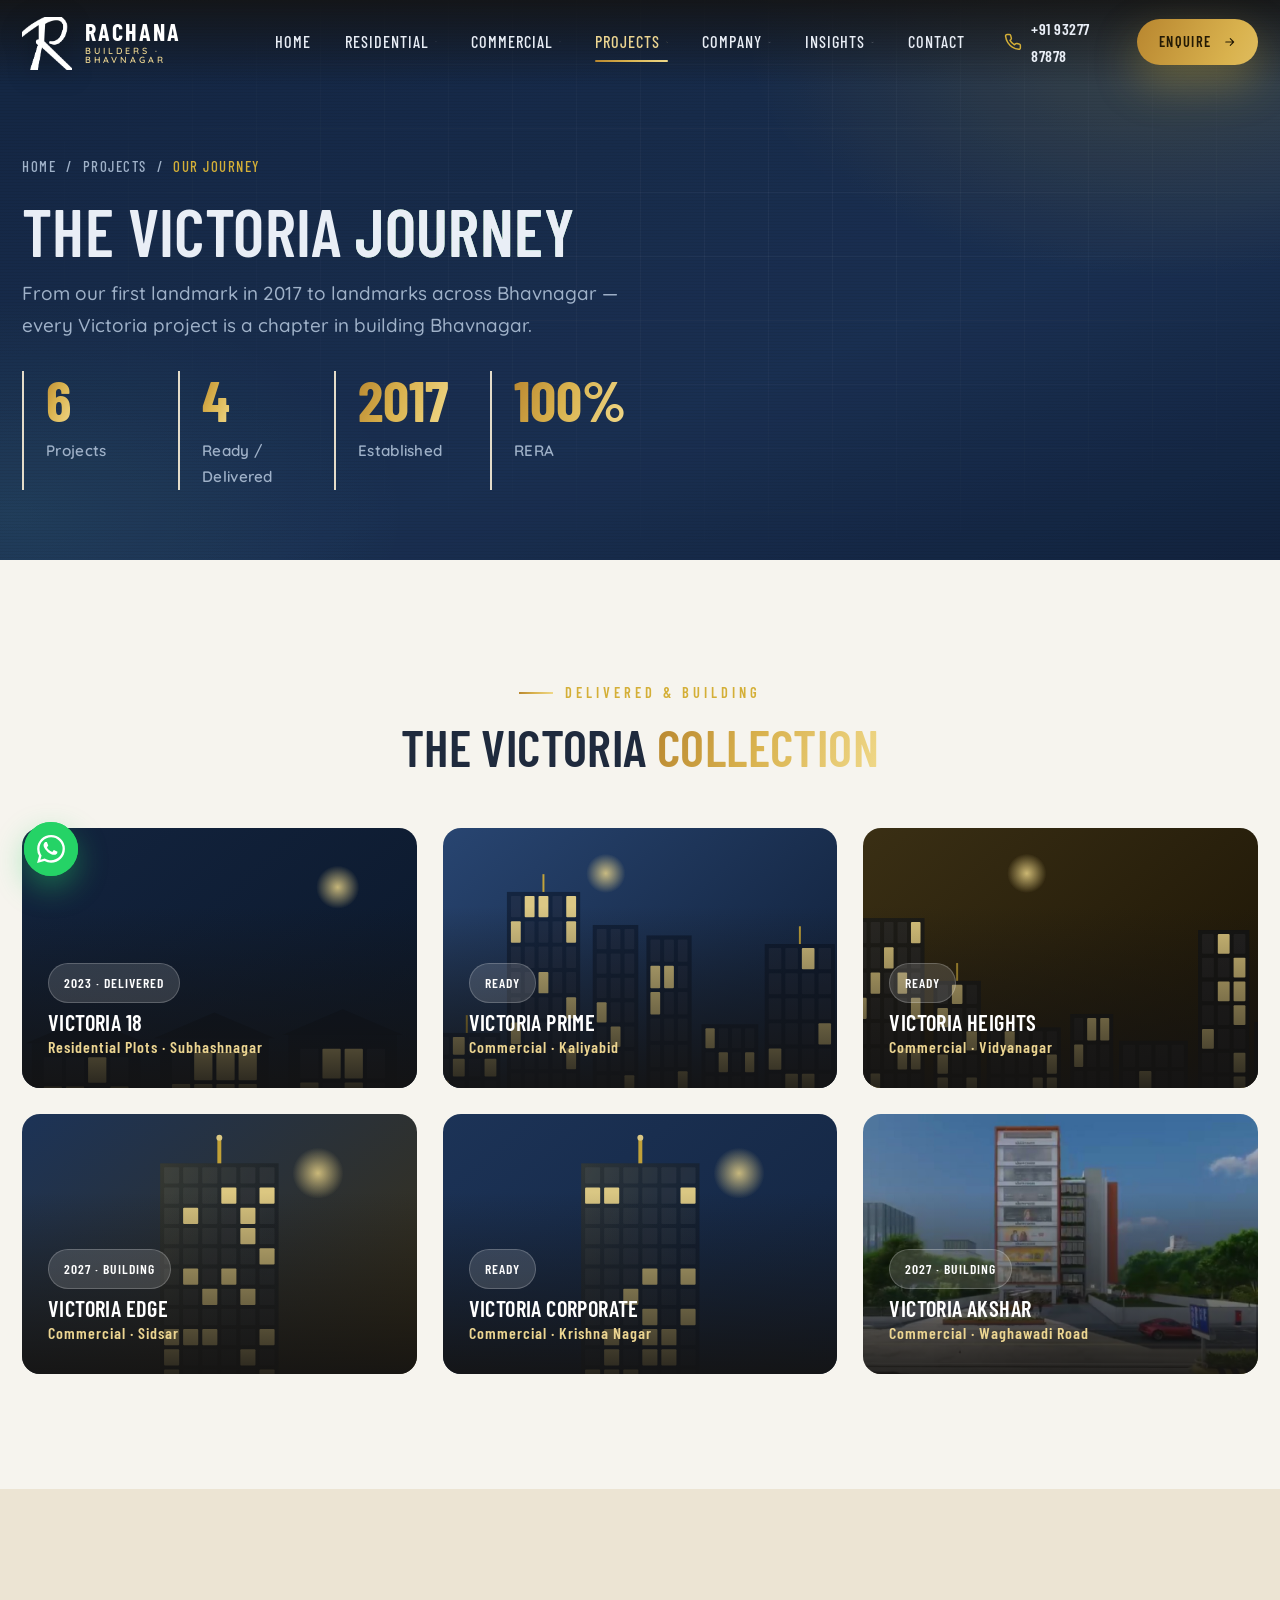
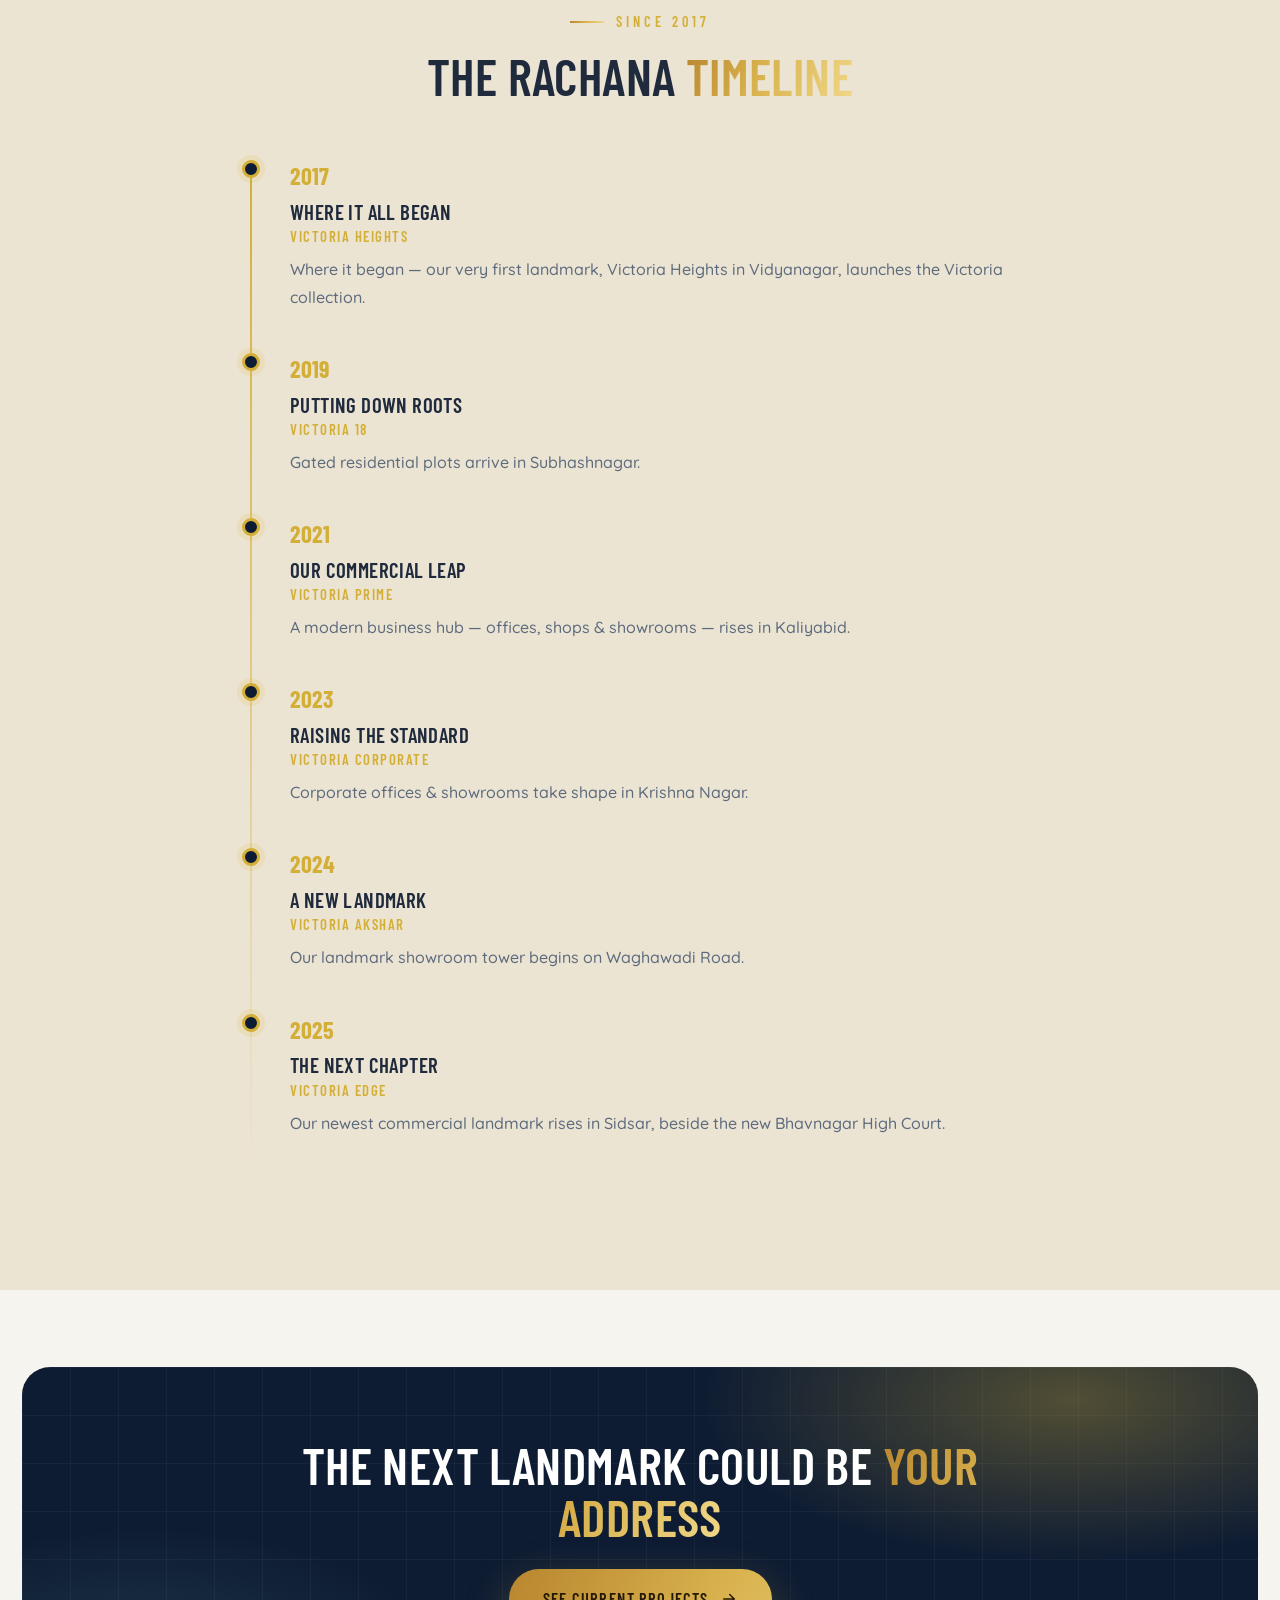
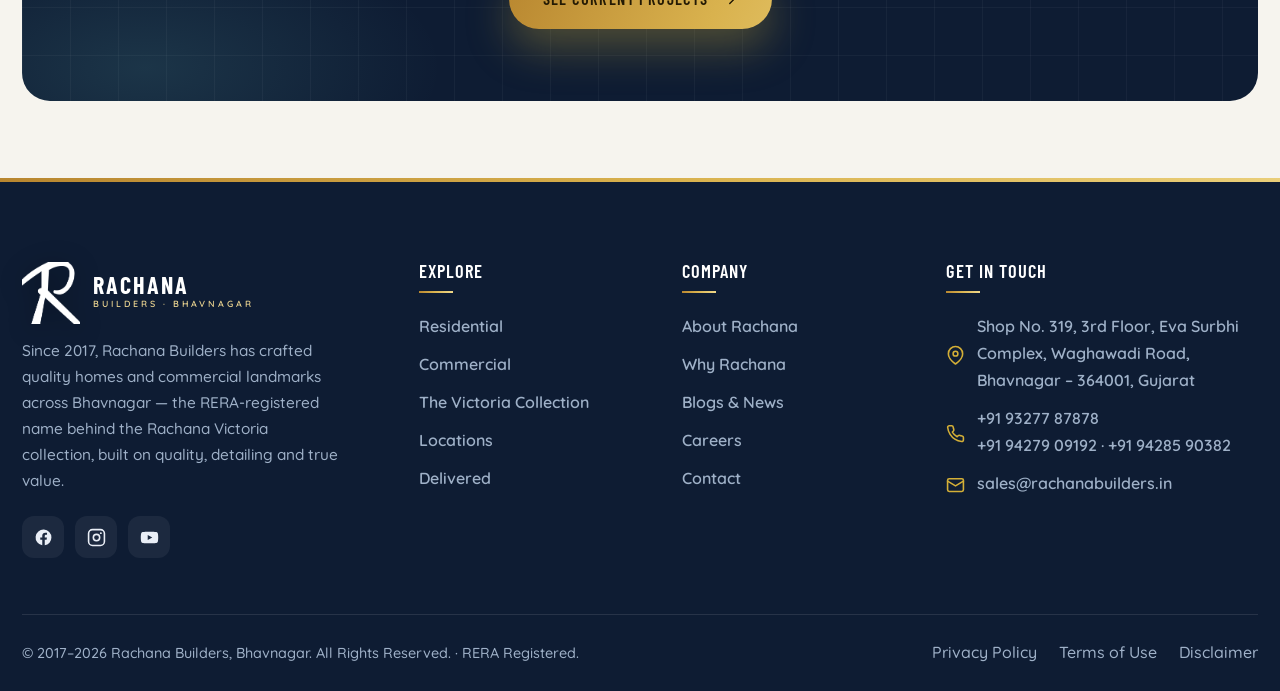
==== archives.html @ 69e4c205 "Rachana Builders — Bhavnagar real estate website Multi-page static site (11 pages) for Rachana Build" ====
<!DOCTYPE html>
<html lang="en">
<head>
  <meta charset="UTF-8" />
  <meta name="viewport" content="width=device-width, initial-scale=1.0" />
  <meta name="description" content="The Rachana Builders journey since 2017 — the Victoria collection of delivered, ready and upcoming projects across Bhavnagar." />
  <title>Our Journey · Rachana Builders — Delivered & Ongoing Projects</title>
  <link rel="preconnect" href="https://fonts.googleapis.com" />
  <link rel="preconnect" href="https://fonts.gstatic.com" crossorigin />
  <link href="https://fonts.googleapis.com/css2?family=Barlow+Condensed:wght@400;500;600;700&family=Quicksand:wght@400;500;600;700&family=Playfair+Display:wght@700;800;900&display=swap" rel="stylesheet" />
  <link rel="stylesheet" href="assets/css/main.css?v=r12" />
  <link rel="icon" href="data:image/svg+xml,<svg xmlns='http://www.w3.org/2000/svg' viewBox='0 0 64 64'><rect width='64' height='64' rx='14' fill='%230e1c33'/><text x='32' y='46' font-family='Arial' font-size='40' font-weight='bold' fill='%23d4af37' text-anchor='middle'>R</text></svg>" />
</head>
<body data-page="archives">
  <header id="site-header"></header>

  <section class="page-hero scanlines">
    <div class="hero-bg"><div class="mesh"></div><div class="grid-lines"></div></div>
    <div class="container page-hero-inner">
      <nav class="breadcrumb reveal"><a href="index.html">Home</a> / <a href="projects.html">Projects</a> / <span>Our Journey</span></nav>
      <h1 class="reveal" data-delay="1">The Victoria <span class="glitch auto" data-text="journey">journey</span></h1>
      <p class="lead reveal" data-delay="2" style="max-width:640px;color:var(--text-onDark-soft)">From our first landmark in 2017 to landmarks across Bhavnagar — every Victoria project is a chapter in building Bhavnagar.</p>
      <div class="stat-row bordered reveal on-dark" data-delay="3" style="max-width:760px;margin-top:30px">
        <div class="stat on-dark"><div class="num text-grad"><span data-count="6">0</span></div><div class="lbl">Projects</div></div>
        <div class="stat on-dark"><div class="num text-grad"><span data-count="4">0</span></div><div class="lbl">Ready / Delivered</div></div>
        <div class="stat on-dark"><div class="num text-grad"><span data-count="2017">0</span></div><div class="lbl">Established</div></div>
        <div class="stat on-dark"><div class="num text-grad"><span data-count="100">0</span>%</div><div class="lbl">RERA</div></div>
      </div>
    </div>
  </section>

  <!-- COLLECTION GRID -->
  <section class="section">
    <div class="container">
      <div class="section-head center reveal"><span class="eyebrow center">Delivered &amp; Building</span><h2>The Victoria <span class="text-grad">collection</span></h2></div>
      <div class="grid g-3">
        <div class="cat-tile reveal" data-delay="1" style="min-height:260px"><div class="art art-2" data-art="villa" data-seed="401"></div><div style="position:relative;z-index:2;width:100%"><span class="chip" style="background:rgba(255,255,255,.14);color:#fff;border-color:rgba(255,255,255,.2)">2023 · Delivered</span><h3 style="margin:8px 0 0;font-size:1.4rem">Victoria 18</h3><span class="ct-count">Residential Plots · Subhashnagar</span></div></div>
        <div class="cat-tile reveal" data-delay="2" style="min-height:260px"><div class="art art-1" data-art="skyline" data-seed="402"></div><div style="position:relative;z-index:2;width:100%"><span class="chip" style="background:rgba(255,255,255,.14);color:#fff;border-color:rgba(255,255,255,.2)">Ready</span><h3 style="margin:8px 0 0;font-size:1.4rem">Victoria Prime</h3><span class="ct-count">Commercial · Kaliyabid</span></div></div>
        <div class="cat-tile reveal" data-delay="3" style="min-height:260px"><div class="art art-5" data-art="skyline" data-seed="403"></div><div style="position:relative;z-index:2;width:100%"><span class="chip" style="background:rgba(255,255,255,.14);color:#fff;border-color:rgba(255,255,255,.2)">Ready</span><h3 style="margin:8px 0 0;font-size:1.4rem">Victoria Heights</h3><span class="ct-count">Commercial · Vidyanagar</span></div></div>
        <div class="cat-tile reveal" data-delay="1" style="min-height:260px"><div class="art art-3" data-art="tower" data-seed="404"></div><div style="position:relative;z-index:2;width:100%"><span class="chip" style="background:rgba(255,255,255,.14);color:#fff;border-color:rgba(255,255,255,.2)">2027 · Building</span><h3 style="margin:8px 0 0;font-size:1.4rem">Victoria Edge</h3><span class="ct-count">Commercial · Sidsar</span></div></div>
        <div class="cat-tile reveal" data-delay="2" style="min-height:260px"><div class="art art-6" data-art="tower" data-seed="405"></div><div style="position:relative;z-index:2;width:100%"><span class="chip" style="background:rgba(255,255,255,.14);color:#fff;border-color:rgba(255,255,255,.2)">Ready</span><h3 style="margin:8px 0 0;font-size:1.4rem">Victoria Corporate</h3><span class="ct-count">Commercial · Krishna Nagar</span></div></div>
        <a class="cat-tile reveal" data-delay="3" href="commercial.html" style="min-height:260px"><img class="cat-img" src="assets/img/victoria/akshar.jpg" alt="Victoria Akshar" loading="lazy" /><div style="position:relative;z-index:2;width:100%"><span class="chip" style="background:rgba(255,255,255,.14);color:#fff;border-color:rgba(255,255,255,.2)">2027 · Building</span><h3 style="margin:8px 0 0;font-size:1.4rem">Victoria Akshar</h3><span class="ct-count">Commercial · Waghawadi Road</span></div></a>
      </div>
    </div>
  </section>

  <!-- TIMELINE -->
  <section class="section paper2">
    <div class="container" style="max-width:820px">
      <div class="section-head center reveal"><span class="eyebrow center">Since 2017</span><h2>The Rachana <span class="text-grad">timeline</span></h2></div>
      <div class="timeline reveal">
        <div class="tl-item"><div class="yr">2017</div><h4>Where It All Began</h4><span class="tl-project">Victoria Heights</span><p>Where it began — our very first landmark, Victoria Heights in Vidyanagar, launches the Victoria collection.</p></div>
        <div class="tl-item"><div class="yr">2019</div><h4>Putting Down Roots</h4><span class="tl-project">Victoria 18</span><p>Gated residential plots arrive in Subhashnagar.</p></div>
        <div class="tl-item"><div class="yr">2021</div><h4>Our Commercial Leap</h4><span class="tl-project">Victoria Prime</span><p>A modern business hub — offices, shops &amp; showrooms — rises in Kaliyabid.</p></div>
        <div class="tl-item"><div class="yr">2023</div><h4>Raising the Standard</h4><span class="tl-project">Victoria Corporate</span><p>Corporate offices &amp; showrooms take shape in Krishna Nagar.</p></div>
        <div class="tl-item"><div class="yr">2024</div><h4>A New Landmark</h4><span class="tl-project">Victoria Akshar</span><p>Our landmark showroom tower begins on Waghawadi Road.</p></div>
        <div class="tl-item"><div class="yr">2025</div><h4>The Next Chapter</h4><span class="tl-project">Victoria Edge</span><p>Our newest commercial landmark rises in Sidsar, beside the new Bhavnagar High Court.</p></div>
      </div>
    </div>
  </section>

  <section class="section tight">
    <div class="container">
      <div class="cta-band reveal" style="text-align:center">
        <div class="mesh"></div><div class="grid-lines"></div>
        <h2 style="max-width:680px;margin-inline:auto">The next landmark could be <span class="text-grad">your address</span></h2>
        <div class="hero-cta" style="justify-content:center;margin-top:26px">
          <a class="btn btn-gold" href="projects.html">See Current Projects <svg viewBox="0 0 24 24" fill="none" stroke="currentColor" stroke-width="2" stroke-linecap="round" stroke-linejoin="round"><path d="M5 12h14M13 6l6 6-6 6"/></svg></a>
        </div>
      </div>
    </div>
  </section>

  <footer id="site-footer"></footer>
  <script src="assets/js/components.js?v=r12"></script>
  <script src="assets/js/art.js?v=r12"></script>
  <script src="assets/js/main.js?v=r12"></script>
</body>
</html>
---- assets/css/main.css ----
/* =====================================================================
   RACHANA BUILDERS — Bhavnagar · Design System
   "Crafting Quality, Building Trust" · Est. 2017
   Royal "Victoria" identity: deep navy + antique gold, regal accents.
   Fonts: Barlow Condensed (display) + Quicksand (body).
   ===================================================================== */

/* ------------------------------------------------------------------ */
/* 1. DESIGN TOKENS                                                    */
/* ------------------------------------------------------------------ */
:root {
  /* Antique royal golds (primary accent) */
  --gold:        #d4af37;
  --gold-light:  #ecd591;
  --gold-soft:   #c9a24a;
  --orange:      #b8862f;   /* deep gold — gradient start */
  --yellow:      #f0d98a;   /* light gold — gradient end */
  --amber:       #d9b24e;

  /* Regal burgundy ("Victoria" wine) — accent */
  --red:         #8c2f4a;
  --red-dark:    #6a2138;
  --red-light:   #b15470;

  /* Wider secondary accents (category coding & variety) */
  --teal:        #167a5d;
  --teal-light:  #2bb089;
  --blue:        #2f5fa6;   /* royal blue */
  --blue-light:  #5f8fce;
  --plum:        #6d2f6b;
  --green:       #1f8f5f;
  --clay:        #b06a39;

  /* Glitch / accent (cyan reads beautifully on navy) */
  --mint:        #7fe8e0;
  --salmon:      #e0a36a;

  /* Inks (deep royal navy) & papers (ivory) */
  --ink:         #0e1c33;
  --ink-2:       #13243f;
  --ink-3:       #1c3357;
  --ink-4:       #284571;
  --paper:       #f6f4ee;
  --paper-2:     #ece4d3;
  --white:       #ffffff;

  /* Text */
  --text:        #1f2a3d;
  --text-soft:   #5d6b7d;
  --text-onDark: #e9eef6;
  --text-onDark-soft: #9fb1c8;

  /* Lines */
  --line:        #e4dcc9;
  --line-dark:   rgba(255,255,255,.10);

  /* Signature gold gradient (metallic) */
  --grad: linear-gradient(115deg, #b8862f 0%, #d9b24e 45%, #f0d98a 100%);
  --grad-soft: linear-gradient(115deg, rgba(184,134,47,.16), rgba(240,217,138,.16));
  --grad-dark: linear-gradient(160deg, #13243f 0%, #1c3357 60%, #0e1c33 100%);
  /* duo + secondary gradients */
  --grad-duo:  linear-gradient(115deg, #2f5fa6 0%, #7a6db0 50%, #d9b24e 100%);
  --grad-red:  linear-gradient(115deg, #8c2f4a, #b15470);
  --grad-teal: linear-gradient(115deg, #14684f, #2bb089);
  --grad-blue: linear-gradient(115deg, #244e8a, #5f8fce);
  --grad-plum: linear-gradient(115deg, #5e2450, #b14a8f);

  /* Typography */
  --font-display: "Barlow Condensed", "Arial Narrow", sans-serif;
  --font-body:    "Quicksand", system-ui, -apple-system, sans-serif;

  /* Shape & depth */
  --radius:    18px;
  --radius-sm: 12px;
  --radius-lg: 28px;
  --shadow-sm: 0 6px 20px rgba(20,19,18,.08);
  --shadow:    0 18px 50px rgba(20,19,18,.14);
  --shadow-gold: 0 18px 44px rgba(212,175,55,.34);

  /* Motion — tuned for "smooth" */
  --ease:      cubic-bezier(.22,.61,.36,1);
  --ease-out:  cubic-bezier(.16,1,.3,1);
  --t-fast: .25s var(--ease);
  --t:      .45s var(--ease);
  --t-slow: .8s  var(--ease-out);

  --container: 1240px;
  --nav-h: 84px;
}

/* ------------------------------------------------------------------ */
/* 2. RESET & BASE                                                     */
/* ------------------------------------------------------------------ */
*,*::before,*::after { box-sizing: border-box; }
* { margin: 0; padding: 0; }

html {
  scroll-behavior: smooth;
  scroll-padding-top: calc(var(--nav-h) + 20px);
  -webkit-text-size-adjust: 100%;
}
body {
  font-family: var(--font-body);
  font-weight: 500;
  color: var(--text);
  background: var(--paper);
  line-height: 1.7;
  overflow-x: hidden;
  -webkit-font-smoothing: antialiased;
  text-rendering: optimizeLegibility;
}
img, svg, video { display: block; max-width: 100%; }
a { color: inherit; text-decoration: none; }
button, input, textarea, select { font: inherit; color: inherit; }
ul { list-style: none; }

::selection { background: var(--gold); color: #2a2926; }

/* Custom scrollbar */
::-webkit-scrollbar { width: 11px; }
::-webkit-scrollbar-track { background: var(--ink); }
::-webkit-scrollbar-thumb { background: linear-gradient(var(--gold), var(--amber)); border-radius: 20px; border: 2px solid var(--ink); }

/* ------------------------------------------------------------------ */
/* 3. TYPOGRAPHY                                                       */
/* ------------------------------------------------------------------ */
h1,h2,h3,h4,h5 {
  font-family: var(--font-display);
  font-weight: 600;
  line-height: 1.02;
  letter-spacing: .4px;
  text-transform: uppercase;
}
.display { font-size: clamp(2.8rem, 7vw, 6rem); font-weight: 700; line-height: .96; }
h1 { font-size: clamp(2.4rem, 5.2vw, 4.4rem); }
h2 { font-size: clamp(2rem, 4vw, 3.3rem); }
h3 { font-size: clamp(1.4rem, 2.4vw, 2rem); }
h4 { font-size: 1.3rem; }

.eyebrow {
  font-family: var(--font-display);
  text-transform: uppercase;
  letter-spacing: 4px;
  font-weight: 600;
  font-size: .9rem;
  color: var(--gold);
  display: inline-flex;
  align-items: center;
  gap: 12px;
}
.eyebrow::before {
  content: ""; width: 34px; height: 2px; background: var(--grad);
}
.eyebrow.center { justify-content: center; }
.eyebrow.on-dark { color: var(--gold-light); }

.lead { font-size: 1.18rem; color: var(--text-soft); font-weight: 500; }
.text-grad {
  background: var(--grad);
  -webkit-background-clip: text; background-clip: text;
  -webkit-text-fill-color: transparent; color: transparent;
}
.muted { color: var(--text-soft); }
.on-dark .muted, .muted.on-dark { color: var(--text-onDark-soft); }

/* ------------------------------------------------------------------ */
/* 4. LAYOUT UTILITIES                                                 */
/* ------------------------------------------------------------------ */
.container { width: min(100% - 44px, var(--container)); margin-inline: auto; }
.container-wide { width: min(100% - 44px, 1440px); margin-inline: auto; }
.section { padding: clamp(64px, 9vw, 130px) 0; position: relative; }
.section.tight { padding: clamp(48px,6vw,80px) 0; }
.section.dark { background: var(--ink); color: var(--text-onDark); }
.section.dark h1,.section.dark h2,.section.dark h3 { color: var(--white); }
.section.ink2 { background: var(--ink-2); color: var(--text-onDark); }
.section.paper2 { background: var(--paper-2); }

.section-head { max-width: 720px; margin-bottom: 54px; }
.section-head.center { margin-inline: auto; text-align: center; }
.section-head h2 { margin: 16px 0 14px; }

.grid { display: grid; gap: 26px; }
.g-2 { grid-template-columns: repeat(2,1fr); }
.g-3 { grid-template-columns: repeat(3,1fr); }
.g-4 { grid-template-columns: repeat(4,1fr); }
.split { display: grid; grid-template-columns: 1fr 1fr; gap: clamp(34px,5vw,72px); align-items: center; }

.center { text-align: center; }
.mt-s{margin-top:14px} .mt-m{margin-top:26px} .mt-l{margin-top:44px}

/* ------------------------------------------------------------------ */
/* 5. BUTTONS                                                          */
/* ------------------------------------------------------------------ */
.btn {
  --pad: 16px 34px;
  position: relative;
  display: inline-flex; align-items: center; gap: 11px;
  padding: var(--pad);
  font-family: var(--font-display);
  font-weight: 600; font-size: 1.02rem; letter-spacing: 1.4px;
  text-transform: uppercase;
  border: none; border-radius: 60px;
  cursor: pointer; overflow: hidden;
  transition: transform var(--t), box-shadow var(--t), color var(--t);
  isolation: isolate;
}
.btn svg { width: 18px; height: 18px; transition: transform var(--t); }
.btn:hover svg { transform: translateX(5px); }

.btn-gold { background: var(--grad); color: #241a04; box-shadow: var(--shadow-gold); background-size: 180% 100%; }
.btn-gold:hover { transform: translateY(-3px); background-position: 100% 0; }

.btn-dark { background: var(--ink); color: var(--white); }
.btn-dark:hover { transform: translateY(-3px); box-shadow: var(--shadow); }

.btn-ghost { background: transparent; color: inherit; box-shadow: inset 0 0 0 2px currentColor; }
.btn-ghost:hover { background: var(--ink); color: var(--white); box-shadow: inset 0 0 0 2px var(--ink); transform: translateY(-3px); }
.on-dark .btn-ghost:hover { background: var(--gold); color: #241a04; box-shadow: inset 0 0 0 2px var(--gold); }

.btn-sm { padding: 11px 22px; font-size: .9rem; }

/* link with animated underline */
.link-arrow { display: inline-flex; align-items: center; gap: 8px; font-family: var(--font-display); font-weight: 600; letter-spacing: 1px; text-transform: uppercase; color: var(--gold); }
.link-arrow span { background: linear-gradient(var(--gold),var(--gold)) 0 100%/0 2px no-repeat; transition: background-size var(--t); padding-bottom: 2px; }
.link-arrow:hover span { background-size: 100% 2px; }
.link-arrow:hover svg { transform: translateX(5px); }
.link-arrow svg { width: 16px; transition: transform var(--t); }

/* ------------------------------------------------------------------ */
/* 6. SCROLL PROGRESS + PRELOADER                                      */
/* ------------------------------------------------------------------ */
.scroll-progress { position: fixed; top: 0; left: 0; height: 3px; width: 0; background: var(--grad); z-index: 2000; transition: width .1s linear; }

.preloader {
  position: fixed; inset: 0; z-index: 3000;
  background: var(--ink);
  display: grid; place-items: center;
  transition: opacity .6s ease, visibility .6s ease;
}
.preloader.done { opacity: 0; visibility: hidden; }
.preloader .pl-mark {
  font-family: var(--font-display); font-weight: 700;
  font-size: clamp(2.4rem,7vw,4.2rem); letter-spacing: 3px;
  color: var(--white); text-transform: uppercase;
}
.preloader .pl-bar { width: 200px; height: 3px; background: var(--line-dark); margin: 22px auto 0; border-radius: 3px; overflow: hidden; }
.preloader .pl-bar i { display: block; height: 100%; width: 0; background: var(--grad); animation: plload 1.5s var(--ease-out) forwards; }
@keyframes plload { to { width: 100%; } }

/* ------------------------------------------------------------------ */
/* 7. HEADER / NAV                                                     */
/* ------------------------------------------------------------------ */
.site-header {
  position: fixed; inset: 0 0 auto 0; z-index: 1000;
  height: var(--nav-h);
  display: flex; align-items: center;
  background: linear-gradient(180deg, rgba(20,19,18,.85), rgba(20,19,18,0));
  transition: background var(--t), height var(--t), box-shadow var(--t);
}
.site-header.scrolled {
  height: 70px;
  background: rgba(18,17,16,.92);
  backdrop-filter: blur(14px) saturate(140%);
  box-shadow: 0 10px 30px rgba(0,0,0,.32);
  border-bottom: 1px solid var(--line-dark);
}
.nav-inner { width: min(100% - 44px, 1440px); margin-inline: auto; display: flex; align-items: center; justify-content: space-between; gap: 24px; }

.brand { display: flex; align-items: center; gap: 13px; color: var(--white); }
.brand-logo { height: 50px; width: auto; display: block; transition: height var(--t); }
.site-header.scrolled .brand-logo { height: 40px; }
.site-footer .brand-logo { height: 54px; }
.brand-mark { width: 50px; height: 50px; flex: none; display: grid; place-items: center; transition: transform var(--t); }
.brand-mark svg { width: 100%; height: 100%; }
.brand-mark .brand-logo-img { height: 100%; width: auto; object-fit: contain; display: block; filter: drop-shadow(0 4px 12px rgba(0,0,0,.35)); }
.brand:hover .brand-mark { transform: scale(1.06); }
.site-footer .brand-mark { width: 58px; height: 58px; }
.brand-name { font-family: var(--font-display); font-weight: 700; font-size: 1.5rem; letter-spacing: 2px; line-height: 1; text-transform: uppercase; }
.brand-name small { display: block; font-family: var(--font-body); font-weight: 600; font-size: .56rem; letter-spacing: 3px; color: var(--gold-light); margin-top: 3px; }

.nav-menu { display: flex; align-items: center; gap: 4px; }
.nav-menu > li { position: relative; }
.nav-menu > li > a {
  display: flex; align-items: center; gap: 6px;
  padding: 12px 15px; color: var(--text-onDark);
  font-family: var(--font-display); font-weight: 500; font-size: 1.02rem;
  letter-spacing: 1px; text-transform: uppercase;
  border-radius: 10px; transition: color var(--t), background var(--t);
}
.nav-menu > li > a:hover { color: var(--white); }
.nav-menu > li > a .caret { width: 9px; opacity: .6; transition: transform var(--t); }
.nav-menu > li:hover > a .caret { transform: rotate(180deg); }
.nav-menu > li.active > a { color: var(--gold-light); }
.nav-menu > li.active > a::after { content:""; position:absolute; left:15px; right:15px; bottom:6px; height:2px; background: var(--grad); border-radius:2px; }

/* dropdown */
.dropdown {
  position: absolute; top: calc(100% + 12px); left: 0;
  min-width: 230px; background: rgba(24,23,21,.97);
  backdrop-filter: blur(14px);
  border: 1px solid var(--line-dark); border-radius: 14px;
  padding: 10px; box-shadow: 0 24px 50px rgba(0,0,0,.45);
  opacity: 0; visibility: hidden; transform: translateY(10px);
  transition: opacity var(--t), transform var(--t), visibility var(--t);
}
.nav-menu > li:hover .dropdown { opacity: 1; visibility: visible; transform: translateY(0); }
.dropdown a { display: flex; align-items: center; gap: 10px; padding: 11px 14px; border-radius: 9px; color: var(--text-onDark-soft); font-weight: 600; font-size: .95rem; transition: background var(--t), color var(--t), padding var(--t); }
.dropdown a:hover { background: rgba(212,175,55,.12); color: var(--white); padding-left: 20px; }
.dropdown a i { width: 6px; height: 6px; border-radius: 50%; background: var(--gold); flex: none; }

.nav-cta { display: flex; align-items: center; gap: 14px; }
.nav-phone { color: var(--text-onDark); display: flex; align-items: center; gap: 9px; font-family: var(--font-display); font-weight: 600; letter-spacing: .5px; }
.nav-phone svg { width: 19px; color: var(--gold); }

/* burger */
.burger { display: none; width: 46px; height: 46px; border-radius: 11px; background: rgba(255,255,255,.08); border: 1px solid var(--line-dark); cursor: pointer; flex-direction: column; justify-content: center; align-items: center; gap: 5px; }
.burger span { width: 22px; height: 2px; background: var(--white); border-radius: 2px; transition: transform var(--t), opacity var(--t); }
.burger.open span:nth-child(1){ transform: translateY(7px) rotate(45deg); }
.burger.open span:nth-child(2){ opacity: 0; }
.burger.open span:nth-child(3){ transform: translateY(-7px) rotate(-45deg); }

/* mobile drawer */
.mobile-nav { position: fixed; inset: 0; z-index: 999; background: var(--ink); padding: calc(var(--nav-h) + 20px) 26px 40px; transform: translateX(100%); transition: transform .5s var(--ease-out); overflow-y: auto; }
.mobile-nav.open { transform: translateX(0); }
.mobile-nav > a, .mobile-nav .m-group > button { width: 100%; text-align: left; display: flex; align-items: center; justify-content: space-between; padding: 16px 6px; color: var(--text-onDark); font-family: var(--font-display); font-size: 1.4rem; letter-spacing: 1px; text-transform: uppercase; border-bottom: 1px solid var(--line-dark); background: none; border-top: none; border-left: none; border-right: none; cursor: pointer; }
.mobile-nav .m-sub { max-height: 0; overflow: hidden; transition: max-height var(--t); }
.mobile-nav .m-sub.open { max-height: 400px; }
.mobile-nav .m-sub a { display: block; padding: 11px 18px; color: var(--text-onDark-soft); font-weight: 600; }
.mobile-nav .m-group.open > button { color: var(--gold-light); }
.mobile-nav .caret { width: 18px; height: 18px; flex: none; opacity: .55; transition: transform var(--t); }
.mobile-nav .m-group.open > button .caret { transform: rotate(180deg); }

/* ------------------------------------------------------------------ */
/* 8. GLITCH TEXT EFFECT (signature)                                   */
/* ------------------------------------------------------------------ */
.glitch { position: relative; display: inline-block; color: inherit; }
.glitch::before, .glitch::after {
  content: attr(data-text);
  position: absolute; top: 0; left: 0; width: 100%;
  overflow: hidden; pointer-events: none;
  background: inherit;
}
.glitch::before { color: var(--mint); z-index: -1; }
.glitch::after  { color: var(--orange); z-index: -2; }
.glitch:hover::before, .glitch.glitching::before { animation: glitch-top .5s steps(2,end) 2; }
.glitch:hover::after,  .glitch.glitching::after  { animation: glitch-bot .5s steps(2,end) 2; }
@keyframes glitch-top {
  0%   { transform: translate(0,0); clip-path: inset(0 0 75% 0); }
  20%  { transform: translate(-4px,-2px); clip-path: inset(10% 0 60% 0); }
  40%  { transform: translate(4px,2px);  clip-path: inset(40% 0 30% 0); }
  60%  { transform: translate(-3px,1px); clip-path: inset(20% 0 55% 0); }
  80%  { transform: translate(3px,-1px); clip-path: inset(5% 0 80% 0); }
  100% { transform: translate(0,0); clip-path: inset(0 0 75% 0); }
}
@keyframes glitch-bot {
  0%   { transform: translate(0,0); clip-path: inset(75% 0 0 0); }
  20%  { transform: translate(4px,2px);  clip-path: inset(60% 0 10% 0); }
  40%  { transform: translate(-4px,-2px);clip-path: inset(30% 0 40% 0); }
  60%  { transform: translate(3px,-1px); clip-path: inset(55% 0 20% 0); }
  80%  { transform: translate(-3px,1px); clip-path: inset(80% 0 5% 0); }
  100% { transform: translate(0,0); clip-path: inset(75% 0 0 0); }
}
/* continuous subtle glitch for hero */
.glitch.live::before { animation: glitch-top 3.6s steps(2,end) infinite; animation-delay: 1.2s; }
.glitch.live::after  { animation: glitch-bot 3.6s steps(2,end) infinite; animation-delay: 1.2s; }

/* scanline + flicker on dark heroes */
.scanlines::after {
  content: ""; position: absolute; inset: 0; pointer-events: none; z-index: 3;
  background: repeating-linear-gradient(180deg, transparent 0 2px, rgba(0,0,0,.16) 2px 3px);
  mix-blend-mode: overlay; opacity: .35;
}

/* ------------------------------------------------------------------ */
/* 9. HERO                                                             */
/* ------------------------------------------------------------------ */
.hero { position: relative; min-height: 100vh; display: flex; align-items: center; color: var(--text-onDark); background: var(--ink); overflow: hidden; padding-top: var(--nav-h); }
.hero-bg { position: absolute; inset: 0; z-index: 0; }
.hero-bg .mesh { position: absolute; inset: -20%; background:
    radial-gradient(40% 50% at 80% 20%, rgba(212,175,55,.22), transparent 60%),
    radial-gradient(40% 50% at 15% 80%, rgba(127,232,224,.10), transparent 55%),
    var(--grad-dark);
  animation: meshfloat 18s ease-in-out infinite alternate;
}
@keyframes meshfloat { to { transform: translate3d(2%, -2%, 0) scale(1.06); } }
.hero-photo { opacity: .55; z-index: 0; }
.hero-tint { position: absolute; inset: 0; z-index: 1; background:
    linear-gradient(102deg, rgba(15,14,13,.95) 0%, rgba(15,14,13,.74) 46%, rgba(15,14,13,.34) 100%),
    linear-gradient(0deg, rgba(15,14,13,.92), transparent 55%); }
.hero-bg.photo .mesh { z-index: 2; background:
    radial-gradient(42% 52% at 84% 20%, rgba(212,175,55,.30), transparent 62%),
    radial-gradient(34% 44% at 8% 88%, rgba(47,95,166,.18), transparent 62%); }
.page-hero .hero-photo { opacity: .42; }
.hero-bg .grid-lines { position: absolute; inset: 0; opacity: .5; z-index: 2;
  background-image: linear-gradient(var(--line-dark) 1px, transparent 1px), linear-gradient(90deg, var(--line-dark) 1px, transparent 1px);
  background-size: 64px 64px; mask-image: radial-gradient(70% 70% at 60% 40%, #000, transparent 90%); }
.hero-inner { position: relative; z-index: 4; width: min(100% - 44px, var(--container)); margin-inline: auto; padding: 60px 0; }
.hero .display { margin: 18px 0 22px; }
.hero p.lead { max-width: 560px; color: var(--text-onDark-soft); }
.hero-cta { display: flex; flex-wrap: wrap; gap: 16px; margin-top: 34px; }
.scroll-cue { position: absolute; bottom: 26px; left: 50%; transform: translateX(-50%); z-index: 4; color: var(--text-onDark-soft); display: flex; flex-direction: column; align-items: center; gap: 8px; font-family: var(--font-display); letter-spacing: 2px; font-size: .8rem; text-transform: uppercase; }
.scroll-cue .mouse { width: 24px; height: 38px; border: 2px solid currentColor; border-radius: 14px; position: relative; }
.scroll-cue .mouse::before { content: ""; position: absolute; top: 7px; left: 50%; transform: translateX(-50%); width: 4px; height: 8px; border-radius: 3px; background: var(--gold); animation: wheel 1.6s infinite; }
@keyframes wheel { to { transform: translate(-50%, 12px); opacity: 0; } }

/* page hero (interior pages) */
.page-hero { position: relative; padding: calc(var(--nav-h) + 70px) 0 70px; background: var(--ink); color: var(--text-onDark); overflow: hidden; }
.page-hero .hero-bg { opacity: .85; }
.page-hero-inner { position: relative; z-index: 4; }
.breadcrumb { display: flex; gap: 10px; align-items: center; color: var(--text-onDark-soft); font-family: var(--font-display); letter-spacing: 1.5px; text-transform: uppercase; font-size: .92rem; }
.breadcrumb a:hover { color: var(--gold-light); }
.breadcrumb span { color: var(--gold); }
.page-hero h1 { margin: 18px 0 12px; }

/* ------------------------------------------------------------------ */
/* 10. MARQUEE / TICKER                                                */
/* ------------------------------------------------------------------ */
.marquee { background: var(--grad); color: #241a04; padding: 16px 0; overflow: hidden; white-space: nowrap; position: relative; }
.marquee-track { display: inline-flex; gap: 40px; animation: marquee 26s linear infinite; }
.marquee:hover .marquee-track { animation-play-state: paused; }
.marquee span { font-family: var(--font-display); font-weight: 600; font-size: 1.25rem; letter-spacing: 2px; text-transform: uppercase; display: inline-flex; align-items: center; gap: 40px; }
.marquee span::after { content: "✦"; }
@keyframes marquee { to { transform: translateX(-50%); } }

/* ------------------------------------------------------------------ */
/* 11. STATS / COUNTERS                                                */
/* ------------------------------------------------------------------ */
.stat-row { display: grid; grid-template-columns: repeat(5,1fr); gap: 20px; }
.stat { position: relative; }
.stat .num { font-family: var(--font-display); font-weight: 700; font-size: clamp(2.4rem,4.5vw,3.6rem); line-height: 1; }
.stat .num .text-grad,.stat .num.text-grad { display: inline-block; }
.stat .lbl { margin-top: 8px; font-weight: 600; font-size: .95rem; color: var(--text-soft); letter-spacing: .3px; }
.on-dark .stat .lbl, .stat.on-dark .lbl { color: var(--text-onDark-soft); }
.stat-row.bordered .stat { padding-left: 22px; border-left: 2px solid var(--line); }
.on-dark .stat-row.bordered .stat { border-color: var(--line-dark); }

/* ------------------------------------------------------------------ */
/* 12. SEPARATOR                                                       */
/* ------------------------------------------------------------------ */
.sep { display: flex; align-items: center; gap: 14px; }
.sep::before, .sep::after { content: ""; height: 2px; background: var(--line); flex: 1; }
.sep i { color: var(--gold); }

/* ------------------------------------------------------------------ */
/* 13. CARDS                                                           */
/* ------------------------------------------------------------------ */
.card { background: var(--white); border-radius: var(--radius); border: 1px solid var(--line); overflow: hidden; transition: transform var(--t), box-shadow var(--t), border-color var(--t); }
.card:hover { transform: translateY(-8px); box-shadow: var(--shadow); border-color: transparent; }
.on-dark .card { background: var(--ink-2); border-color: var(--line-dark); }

/* project card */
.project-card { position: relative; background: var(--white); border-radius: var(--radius); overflow: hidden; border: 1px solid var(--line); transition: transform var(--t), box-shadow var(--t); }
.project-card:hover { transform: translateY(-8px); box-shadow: var(--shadow); }
.pc-visual { position: relative; aspect-ratio: 4/3.1; overflow: hidden; }
.pc-visual .art { position: absolute; inset: 0; transition: transform var(--t-slow); }
.project-card:hover .pc-visual .art { transform: scale(1.07); }
/* real photography */
.pc-visual .pc-img { position: absolute; inset: 0; width: 100%; height: 100%; object-fit: cover; transition: transform var(--t-slow), filter var(--t); background: var(--ink-3); }
.project-card:hover .pc-visual .pc-img { transform: scale(1.07); }
.pc-visual::after { content: ""; position: absolute; inset: 0; background: linear-gradient(180deg, rgba(20,19,18,.05) 0%, rgba(20,19,18,.12) 55%, rgba(20,19,18,.72) 100%); z-index: 1; }
.pc-tags, .pc-glitch-label { z-index: 2; }
/* generic image-fill helpers */
.img-fill { position: absolute; inset: 0; width: 100%; height: 100%; object-fit: cover; }
.media-panel .img-fill { transition: transform var(--t-slow); }
.media-panel:hover .img-fill { transform: scale(1.05); }
.cat-tile img.cat-img { position: absolute; inset: 0; width: 100%; height: 100%; object-fit: cover; z-index: -2; transition: transform var(--t-slow); }
.cat-tile:hover img.cat-img { transform: scale(1.08); }
.pc-tags { position: absolute; top: 14px; left: 14px; right: 14px; display: flex; justify-content: space-between; z-index: 2; }
.tag { font-family: var(--font-display); font-weight: 600; font-size: .76rem; letter-spacing: 1.5px; text-transform: uppercase; padding: 6px 13px; border-radius: 30px; background: rgba(20,19,18,.72); color: var(--white); backdrop-filter: blur(6px); }
.tag.gold { background: var(--grad); color: #241a04; }
.tag.teal { background: var(--grad-teal); color: #fff; }
.tag.ready { background: #1f8f5f; }
.tag.uc { background: #c8741a; }

/* widened palette — icon tints & accents for category variety */
.ic.c-red  { background: linear-gradient(135deg, rgba(140,47,74,.18), rgba(177,84,112,.10)); color: var(--red); }
.ic.c-teal { background: linear-gradient(135deg, rgba(15,138,122,.16), rgba(43,192,168,.08)); color: var(--teal); }
.ic.c-blue { background: linear-gradient(135deg, rgba(43,92,138,.16), rgba(79,142,192,.08)); color: var(--blue); }
.ic.c-plum { background: linear-gradient(135deg, rgba(122,47,99,.16), rgba(177,74,143,.08)); color: var(--plum); }
.ic.c-clay { background: linear-gradient(135deg, rgba(194,104,58,.16), rgba(194,104,58,.06)); color: var(--clay); }
.ic.c-green{ background: linear-gradient(135deg, rgba(31,143,95,.16), rgba(31,143,95,.06)); color: var(--green); }
.chip.red  { background: rgba(140,47,74,.10); color: var(--red); border-color: rgba(140,47,74,.28); }
.chip.teal { background: rgba(15,138,122,.10); color: var(--teal); border-color: rgba(15,138,122,.25); }
.chip.blue { background: rgba(43,92,138,.10); color: var(--blue); border-color: rgba(43,92,138,.25); }
.text-red  { color: var(--red); }
.text-teal { color: var(--teal); }
.text-blue { color: var(--blue); }
.pc-glitch-label { position: absolute; bottom: 0; left: 0; right: 0; padding: 40px 18px 16px; background: linear-gradient(transparent, rgba(20,19,18,.88)); color: var(--white); z-index: 2; }
.pc-glitch-label h3 { color: var(--white); font-size: 1.5rem; }
.pc-glitch-label .loc { display: flex; align-items: center; gap: 7px; font-size: .85rem; color: var(--gold-light); font-weight: 600; margin-top: 4px; }
.pc-body { padding: 18px 20px 22px; }
.pc-specs { display: flex; flex-wrap: wrap; gap: 8px 16px; margin-bottom: 14px; }
.pc-specs li { display: flex; align-items: center; gap: 7px; font-weight: 600; font-size: .9rem; color: var(--text-soft); }
.pc-specs li svg { width: 16px; color: var(--gold); }
.pc-foot { display: flex; align-items: center; justify-content: space-between; padding-top: 14px; border-top: 1px solid var(--line); }
.price { font-family: var(--font-display); font-weight: 700; font-size: 1.4rem; color: var(--gold); }
.price small { font-size: .7rem; color: var(--text-soft); display: block; letter-spacing: 1px; font-weight: 600; }

/* CSS-generated architectural artwork (no external images needed) */
.art-tower { background:
    linear-gradient(160deg, #1c3357, #0b1729);
  position: relative; }
.art-tower::before { content: ""; position: absolute; inset: 0;
  background-image:
    linear-gradient(90deg, rgba(255,255,255,.05) 1px, transparent 1px),
    linear-gradient(rgba(255,255,255,.05) 1px, transparent 1px);
  background-size: 26px 26px; }
.art-tower::after { content:""; position:absolute; inset:0; background: radial-gradient(60% 50% at 70% 30%, rgba(212,175,55,.35), transparent 60%); }
.art-1 { background: linear-gradient(140deg,#284571,#0e1c33); }   /* royal blue */
.art-2 { background: linear-gradient(140deg,#13243f,#0b1729); }   /* deep navy */
.art-3 { background: linear-gradient(140deg,#1c3357,#3a2f14); }   /* navy → gold */
.art-4 { background: linear-gradient(140deg,#14463a,#0a1f1c); }   /* emerald-navy */
.art-5 { background: linear-gradient(140deg,#3a2f14,#1a1305); }   /* antique gold */
.art-6 { background: linear-gradient(140deg,#1c3357,#13243f); }   /* navy */
/* skyline silhouette overlay */
.art .sky { position: absolute; inset: 0; opacity: .9; }

/* category tile */
.cat-tile { position: relative; border-radius: var(--radius); overflow: hidden; min-height: 300px; display: flex; align-items: flex-end; padding: 26px; color: var(--white); cursor: pointer; isolation: isolate; }
.cat-tile .art { position: absolute; inset: 0; z-index: -2; transition: transform var(--t-slow); }
.cat-tile::after { content: ""; position: absolute; inset: 0; z-index: -1; background: linear-gradient(transparent 30%, rgba(20,19,18,.9)); }
.cat-tile:hover .art { transform: scale(1.08); }
.cat-tile h3 { color: var(--white); }
.cat-tile .ct-meta { display: flex; align-items: center; justify-content: space-between; width: 100%; }
.cat-tile .ct-count { font-family: var(--font-display); font-weight: 600; color: var(--gold-light); letter-spacing: 1px; }
.cat-tile .ct-arrow { width: 46px; height: 46px; border-radius: 50%; background: var(--grad); display: grid; place-items: center; color: #241a04; transition: transform var(--t); }
.cat-tile:hover .ct-arrow { transform: rotate(-45deg) scale(1.08); }

/* value / feature card */
.feature { padding: 30px; border-radius: var(--radius); background: var(--white); border: 1px solid var(--line); transition: transform var(--t), box-shadow var(--t), background var(--t); position: relative; overflow: hidden; }
.feature:hover { transform: translateY(-6px); box-shadow: var(--shadow); }
.feature .ic { width: 60px; height: 60px; border-radius: 16px; background: var(--grad-soft); display: grid; place-items: center; color: var(--gold); margin-bottom: 18px; transition: transform var(--t); }
.feature:hover .ic { transform: rotate(-8deg) scale(1.05); }
.feature .ic svg { width: 28px; }
.ic.ic-img { background: #fff; padding: 11px; box-shadow: var(--shadow-sm); }
.ic.ic-img img { width: 100%; height: 100%; object-fit: contain; }
.feature h4 { margin-bottom: 8px; }
.feature p { color: var(--text-soft); font-size: .98rem; }
.feature .idx { position: absolute; top: 18px; right: 22px; font-family: var(--font-display); font-weight: 700; font-size: 2.4rem; color: var(--line); line-height: 1; }
.on-dark .feature { background: var(--ink-2); border-color: var(--line-dark); }
.on-dark .feature p { color: var(--text-onDark-soft); }
.on-dark .feature .idx { color: rgba(255,255,255,.07); }

/* ------------------------------------------------------------------ */
/* 14. FILTERS / TABS                                                  */
/* ------------------------------------------------------------------ */
.filters { display: flex; flex-wrap: wrap; gap: 10px; margin-bottom: 40px; }
.filter-btn { padding: 11px 22px; border-radius: 40px; border: 1.5px solid var(--line); background: transparent; color: var(--text-soft); font-family: var(--font-display); font-weight: 600; letter-spacing: 1px; text-transform: uppercase; cursor: pointer; transition: all var(--t); }
.filter-btn:hover { border-color: var(--gold); color: var(--text); }
.filter-btn.active { background: var(--grad); border-color: transparent; color: #241a04; box-shadow: var(--shadow-gold); }
.on-dark .filter-btn { color: var(--text-onDark-soft); border-color: var(--line-dark); }
.on-dark .filter-btn:hover { color: var(--white); }
.filter-item { transition: opacity var(--t), transform var(--t); }
.filter-item.hide { display: none; }

/* ------------------------------------------------------------------ */
/* 15. TIMELINE                                                        */
/* ------------------------------------------------------------------ */
.timeline { position: relative; padding-left: 0; }
.timeline::before { content: ""; position: absolute; left: 20px; top: 6px; bottom: 6px; width: 2px; background: linear-gradient(var(--gold), transparent); }
.tl-item { position: relative; padding: 0 0 38px 60px; }
.tl-item::before { content: ""; position: absolute; left: 12px; top: 4px; width: 18px; height: 18px; border-radius: 50%; background: var(--ink); border: 3px solid var(--gold); box-shadow: 0 0 0 5px rgba(212,175,55,.14); }
.tl-item .yr { font-family: var(--font-display); font-weight: 700; font-size: 1.5rem; color: var(--gold); }
.tl-item h4 { margin: 4px 0 1px; }
.tl-item .tl-project { display: inline-block; font-family: var(--font-display); font-weight: 600; font-size: .92rem; letter-spacing: 1.5px; text-transform: uppercase; color: var(--gold); margin-bottom: 7px; }
.tl-item p { color: var(--text-soft); }
.on-dark .tl-item p { color: var(--text-onDark-soft); }
.on-dark .tl-item::before { background: var(--ink); }

/* ------------------------------------------------------------------ */
/* 16. TESTIMONIALS                                                    */
/* ------------------------------------------------------------------ */
.testi { padding: 32px; border-radius: var(--radius); background: var(--white); border: 1px solid var(--line); position: relative; transition: transform var(--t), box-shadow var(--t); }
.testi:hover { transform: translateY(-6px); box-shadow: var(--shadow); }
.testi .quote { font-size: 3.4rem; font-family: var(--font-display); color: var(--gold); line-height: .6; }
.testi p { margin: 10px 0 20px; color: var(--text); font-size: 1.02rem; }
.testi .who { display: flex; align-items: center; gap: 13px; }
.testi .av { width: 50px; height: 50px; border-radius: 50%; background: var(--grad); display: grid; place-items: center; font-family: var(--font-display); font-weight: 700; color: #241a04; font-size: 1.3rem; flex: none; }
.testi .who h5 { font-size: 1.05rem; }
.testi .who span { font-size: .85rem; color: var(--text-soft); font-weight: 600; }
.stars { color: var(--gold); letter-spacing: 2px; margin-bottom: 6px; }
.on-dark .testi { background: var(--ink-2); border-color: var(--line-dark); }
.on-dark .testi p { color: var(--text-onDark); }

/* ------------------------------------------------------------------ */
/* 17. ACCORDION                                                       */
/* ------------------------------------------------------------------ */
.accordion { border-top: 1px solid var(--line); }
.acc-item { border-bottom: 1px solid var(--line); }
.acc-head { width: 100%; text-align: left; background: none; border: none; cursor: pointer; padding: 22px 4px; display: flex; align-items: center; justify-content: space-between; gap: 20px; font-family: var(--font-display); font-weight: 600; font-size: 1.25rem; text-transform: uppercase; letter-spacing: .5px; color: var(--text); transition: color var(--t); }
.acc-head:hover { color: var(--gold); }
.acc-head .pm { width: 34px; height: 34px; border-radius: 50%; border: 2px solid var(--line); display: grid; place-items: center; flex: none; transition: all var(--t); position: relative; }
.acc-head .pm::before, .acc-head .pm::after { content: ""; position: absolute; background: currentColor; }
.acc-head .pm::before { width: 12px; height: 2px; }
.acc-head .pm::after { width: 2px; height: 12px; transition: transform var(--t); }
.acc-item.open .acc-head { color: var(--gold); }
.acc-item.open .pm { background: var(--grad); border-color: transparent; color: #241a04; }
.acc-item.open .pm::after { transform: rotate(90deg); opacity: 0; }
.acc-body { max-height: 0; overflow: hidden; transition: max-height var(--t); }
.acc-body p { padding: 0 4px 24px; color: var(--text-soft); }
.on-dark .accordion, .on-dark .acc-item { border-color: var(--line-dark); }
.on-dark .acc-head { color: var(--text-onDark); }
.on-dark .acc-body p { color: var(--text-onDark-soft); }

/* ------------------------------------------------------------------ */
/* 18. CTA BAND                                                        */
/* ------------------------------------------------------------------ */
.cta-band { position: relative; border-radius: var(--radius-lg); overflow: hidden; padding: clamp(40px,6vw,72px); background: var(--ink); color: var(--white); isolation: isolate; }
.cta-band .mesh { position: absolute; inset: 0; z-index: -1; background:
    radial-gradient(50% 80% at 85% 10%, rgba(212,175,55,.34), transparent 60%),
    radial-gradient(40% 70% at 10% 90%, rgba(127,232,224,.12), transparent 60%); }
.cta-band .grid-lines { position: absolute; inset: 0; z-index: -1; opacity: .4; background-image: linear-gradient(var(--line-dark) 1px,transparent 1px),linear-gradient(90deg,var(--line-dark) 1px,transparent 1px); background-size: 48px 48px; }
.cta-band h2 { color: var(--white); }

/* ------------------------------------------------------------------ */
/* 19. FORMS                                                           */
/* ------------------------------------------------------------------ */
.form { display: grid; gap: 20px; }
.field { position: relative; }
.field input, .field textarea, .field select {
  width: 100%; padding: 18px 16px 16px; background: var(--white);
  border: 1.5px solid var(--line); border-radius: var(--radius-sm);
  transition: border-color var(--t), box-shadow var(--t); font-weight: 500;
}
.field textarea { min-height: 130px; resize: vertical; }
.field label { position: absolute; left: 16px; top: 17px; color: var(--text-soft); pointer-events: none; transition: all var(--t); font-weight: 600; }
.field input:focus, .field textarea:focus, .field select:focus { outline: none; border-color: var(--gold); box-shadow: 0 0 0 4px rgba(212,175,55,.14); }
.field input:focus + label, .field input:not(:placeholder-shown) + label,
.field textarea:focus + label, .field textarea:not(:placeholder-shown) + label {
  top: -9px; left: 12px; font-size: .76rem; color: var(--gold); background: var(--white); padding: 0 7px; letter-spacing: .5px;
}
.field input::placeholder, .field textarea::placeholder { color: transparent; }
.on-dark .field input, .on-dark .field textarea, .on-dark .field select { background: var(--ink-2); border-color: var(--line-dark); color: var(--white); }
.on-dark .field input:focus + label, .on-dark .field input:not(:placeholder-shown) + label,
.on-dark .field textarea:focus + label, .on-dark .field textarea:not(:placeholder-shown) + label { background: var(--ink-2); }
.field-row { display: grid; grid-template-columns: 1fr 1fr; gap: 20px; }
.field select { appearance: none; -webkit-appearance: none; cursor: pointer; background-image: url("data:image/svg+xml,%3Csvg xmlns='http://www.w3.org/2000/svg' width='14' viewBox='0 0 24 24' fill='none' stroke='%23f09c05' stroke-width='2.5'%3E%3Cpath d='m6 9 6 6 6-6'/%3E%3C/svg%3E"); background-repeat: no-repeat; background-position: right 16px center; padding-right: 42px; }

/* tabs */
.tab-panel { display: none; animation: tabin .4s var(--ease); }
.tab-panel.active { display: block; }
@keyframes tabin { from { opacity: 0; transform: translateY(8px); } to { opacity: 1; transform: none; } }

/* ---- Floor-plan button + lightbox gallery ---- */
.fp-btn { display: inline-flex; align-items: center; gap: 8px; margin: 2px 0 16px; padding: 9px 16px; border-radius: 30px; border: 1.5px solid var(--line); background: transparent; color: var(--gold-soft); font-family: var(--font-display); font-weight: 600; letter-spacing: 1px; text-transform: uppercase; font-size: .82rem; cursor: pointer; transition: background var(--t), color var(--t), border-color var(--t), transform var(--t); }
.fp-btn svg { width: 16px; }
.fp-btn:hover { background: var(--grad); border-color: transparent; color: #241a04; transform: translateY(-2px); }

/* ---- check-list (project spotlight benefits) ---- */
.check-list { display: grid; gap: 13px; margin: 24px 0 26px; }
.check-list li { display: flex; gap: 12px; align-items: flex-start; font-weight: 600; color: var(--text); }
.check-list li svg { width: 22px; height: 22px; flex: none; color: var(--gold); margin-top: 1px; }
.on-dark .check-list li { color: var(--text-onDark); }

.lightbox { position: fixed; inset: 0; z-index: 2500; background: rgba(6,10,20,.97); backdrop-filter: blur(10px); display: none; flex-direction: column; padding: clamp(12px, 2.5vw, 26px); }
.lightbox.open { display: flex; animation: tabin .35s var(--ease); }
.lb-head { display: flex; align-items: center; justify-content: space-between; gap: 16px; color: #fff; padding: 4px 2px 14px; flex: none; }
.lb-title { font-family: var(--font-display); font-size: clamp(1.2rem, 3vw, 1.7rem); letter-spacing: 1px; text-transform: uppercase; line-height: 1.1; }
.lb-title small { display: block; font-family: var(--font-body); font-size: .72rem; font-weight: 600; letter-spacing: 3px; color: var(--gold-light); text-transform: uppercase; margin-top: 3px; }
.lb-close { width: 46px; height: 46px; border-radius: 50%; background: rgba(255,255,255,.1); border: none; color: #fff; cursor: pointer; font-size: 1.7rem; line-height: 1; flex: none; transition: background var(--t), color var(--t); }
.lb-close:hover { background: var(--grad); color: #241a04; }
.lb-stage { flex: 1 1 auto; position: relative; display: flex; align-items: center; justify-content: center; overflow: hidden; min-height: 0; }
.lb-stage img { max-width: 100%; max-height: 100%; object-fit: contain; border-radius: 10px; box-shadow: 0 24px 70px rgba(0,0,0,.55); background: #fff; cursor: zoom-in; transition: opacity .25s ease; }
.lb-stage.zoomed { overflow: auto; cursor: grab; align-items: flex-start; justify-content: flex-start; }
.lb-stage.zoomed img { max-width: none; max-height: none; width: auto; height: auto; cursor: zoom-out; }
.lb-nav { position: absolute; top: 50%; transform: translateY(-50%); width: 52px; height: 52px; border-radius: 50%; background: rgba(255,255,255,.12); border: none; color: #fff; cursor: pointer; display: grid; place-items: center; z-index: 3; transition: background var(--t), color var(--t); }
.lb-nav:hover { background: var(--grad); color: #241a04; }
.lb-prev { left: 8px; } .lb-next { right: 8px; }
.lb-stage.zoomed .lb-nav { display: none; }
.lb-label { text-align: center; color: var(--gold-light); font-family: var(--font-display); letter-spacing: 2px; text-transform: uppercase; font-size: .92rem; padding: 12px 0 4px; flex: none; }
.lb-thumbs { display: flex; gap: 10px; justify-content: center; padding: 10px 4px 2px; flex-wrap: wrap; flex: none; }
.lb-thumb { width: 86px; height: 60px; border-radius: 7px; overflow: hidden; border: 2px solid transparent; cursor: pointer; opacity: .55; transition: opacity var(--t), border-color var(--t), transform var(--t); padding: 0; background: #fff; }
.lb-thumb img { width: 100%; height: 100%; object-fit: cover; }
.lb-thumb:hover { opacity: .85; transform: translateY(-2px); }
.lb-thumb.active { border-color: var(--gold); opacity: 1; }
@media (max-width: 560px) { .lb-thumb { width: 60px; height: 44px; } }

/* ------------------------------------------------------------------ */
/* 20. CONTACT / INFO CARDS                                            */
/* ------------------------------------------------------------------ */
.info-card { display: flex; gap: 16px; padding: 24px; border-radius: var(--radius); background: var(--white); border: 1px solid var(--line); transition: transform var(--t), box-shadow var(--t); }
.info-card:hover { transform: translateY(-5px); box-shadow: var(--shadow); }
.info-card .ic { width: 54px; height: 54px; border-radius: 14px; background: var(--grad-soft); color: var(--gold); display: grid; place-items: center; flex: none; }
.info-card .ic svg { width: 24px; }
.info-card h5 { font-size: 1.1rem; margin-bottom: 4px; }
.info-card p, .info-card a { color: var(--text-soft); font-weight: 600; }
.info-card a:hover { color: var(--gold); }
.on-dark .info-card { background: var(--ink-2); border-color: var(--line-dark); }

/* ------------------------------------------------------------------ */
/* 21. FOOTER                                                          */
/* ------------------------------------------------------------------ */
.site-footer { background: var(--ink); color: var(--text-onDark-soft); padding: 80px 0 0; border-top: 4px solid transparent; border-image: var(--grad) 1; position: relative; }
.footer-top { display: grid; grid-template-columns: 1.6fr 1fr 1fr 1.4fr; gap: 40px; padding-bottom: 56px; }
.footer-brand .brand { color: var(--white); margin-bottom: 18px; }
.footer-brand p { max-width: 320px; font-size: .96rem; }
.footer-social { display: flex; gap: 11px; margin-top: 22px; }
.footer-social a { width: 42px; height: 42px; border-radius: 12px; background: rgba(255,255,255,.06); display: grid; place-items: center; color: var(--text-onDark); transition: all var(--t); }
.footer-social a:hover { background: var(--grad); color: #241a04; transform: translateY(-4px); }
.footer-social a svg { width: 19px; }
.footer-col h5 { color: var(--white); font-size: 1.15rem; letter-spacing: 1px; margin-bottom: 20px; position: relative; padding-bottom: 12px; }
.footer-col h5::after { content: ""; position: absolute; left: 0; bottom: 0; width: 34px; height: 2px; background: var(--grad); }
.footer-col ul li { margin-bottom: 11px; }
.footer-col ul li a { transition: color var(--t), padding var(--t); display: inline-block; font-weight: 600; }
.footer-col ul li a:hover { color: var(--gold-light); padding-left: 6px; }
.footer-contact li { display: flex; gap: 12px; margin-bottom: 15px; font-weight: 600; }
.footer-contact li svg { width: 19px; color: var(--gold); flex: none; margin-top: 3px; }
.footer-bottom { display: flex; align-items: center; justify-content: space-between; gap: 18px; padding: 24px 0; border-top: 1px solid var(--line-dark); flex-wrap: wrap; }
.footer-bottom p { font-size: .9rem; }
.footer-bottom .fb-links { display: flex; gap: 22px; }
.footer-bottom .fb-links a:hover { color: var(--gold-light); }

/* ------------------------------------------------------------------ */
/* 22. FLOATING ACTIONS                                                */
/* ------------------------------------------------------------------ */
.to-top { position: fixed; right: 24px; bottom: 24px; width: 50px; height: 50px; border-radius: 14px; background: var(--grad); color: #241a04; display: grid; place-items: center; box-shadow: var(--shadow-gold); cursor: pointer; opacity: 0; visibility: hidden; transform: translateY(20px); transition: all var(--t); z-index: 900; border: none; }
.to-top.show { opacity: 1; visibility: visible; transform: translateY(0); }
.to-top:hover { transform: translateY(-4px); }
.wa-fab { position: fixed; left: 24px; bottom: 24px; width: 54px; height: 54px; border-radius: 50%; background: #25d366; color: #fff; display: grid; place-items: center; box-shadow: 0 12px 30px rgba(37,211,102,.4); z-index: 900; transition: transform var(--t); }
.wa-fab:hover { transform: scale(1.08); }
.wa-fab svg { width: 28px; }
.wa-fab::after { content: ""; position: absolute; inset: 0; border-radius: 50%; border: 2px solid #25d366; animation: ping 2s ease-out infinite; }
@keyframes ping { from { transform: scale(1); opacity: .7; } to { transform: scale(1.6); opacity: 0; } }

/* ------------------------------------------------------------------ */
/* 23. REVEAL ANIMATIONS                                               */
/* ------------------------------------------------------------------ */
.reveal { opacity: 0; transform: translateY(34px); transition: opacity .8s var(--ease-out), transform .8s var(--ease-out); }
.reveal.in { opacity: 1; transform: none; }
.reveal.r-left { transform: translateX(-40px); }
.reveal.r-right { transform: translateX(40px); }
.reveal.r-scale { transform: scale(.92); }
.reveal.in.r-left, .reveal.in.r-right, .reveal.in.r-scale { transform: none; }
[data-delay="1"]{transition-delay:.08s}[data-delay="2"]{transition-delay:.16s}
[data-delay="3"]{transition-delay:.24s}[data-delay="4"]{transition-delay:.32s}
[data-delay="5"]{transition-delay:.40s}[data-delay="6"]{transition-delay:.48s}

.float { animation: float 6s ease-in-out infinite; }
@keyframes float { 50% { transform: translateY(-14px); } }

/* badge / chip */
.chip { display: inline-flex; align-items: center; gap: 8px; padding: 7px 15px; border-radius: 30px; background: var(--grad-soft); color: var(--gold); font-family: var(--font-display); font-weight: 600; letter-spacing: 1px; text-transform: uppercase; font-size: .85rem; border: 1px solid rgba(212,175,55,.25); }

/* pill list */
.pill-list { display: flex; flex-wrap: wrap; gap: 10px; }
.pill { padding: 9px 18px; border-radius: 30px; background: var(--paper-2); font-weight: 600; font-size: .92rem; border: 1px solid var(--line); }
.on-dark .pill { background: var(--ink-2); border-color: var(--line-dark); color: var(--text-onDark); }

/* image-free media panel */
.media-panel { border-radius: var(--radius-lg); overflow: hidden; aspect-ratio: 4/3.4; position: relative; box-shadow: var(--shadow); }
.media-panel.tall { aspect-ratio: 3/4; }

/* blueprint svg helper sits inside .art */
.blueprint line, .blueprint path, .blueprint rect, .blueprint circle { vector-effect: non-scaling-stroke; }

/* ------------------------------------------------------------------ */
/* 24. RESPONSIVE                                                      */
/* ------------------------------------------------------------------ */
@media (max-width: 1080px) {
  .nav-menu, .nav-phone { display: none; }
  .burger { display: flex; }
  .footer-top { grid-template-columns: 1fr 1fr; gap: 34px; }
  .stat-row { grid-template-columns: repeat(3,1fr); }
}
@media (max-width: 820px) {
  .split { grid-template-columns: 1fr; }
  .g-3, .g-4 { grid-template-columns: repeat(2,1fr); }
  .field-row { grid-template-columns: 1fr; }
  .stat-row { grid-template-columns: repeat(2,1fr); gap: 26px 16px; }
  .footer-top { grid-template-columns: 1fr; }
  .reveal { transform: translateY(24px); }
}
@media (max-width: 560px) {
  :root { --nav-h: 70px; }
  .g-2, .g-3, .g-4 { grid-template-columns: 1fr; }
  .hero-cta { flex-direction: column; align-items: stretch; }
  .hero-cta .btn { justify-content: center; }
  .stat-row { grid-template-columns: 1fr 1fr; }
  .marquee span { font-size: 1.05rem; }
  .footer-bottom { flex-direction: column; text-align: center; }
}

/* Accessibility: respect reduced motion */
@media (prefers-reduced-motion: reduce) {
  *, *::before, *::after { animation-duration: .001ms !important; animation-iteration-count: 1 !important; transition-duration: .01ms !important; scroll-behavior: auto !important; }
  .reveal { opacity: 1; transform: none; }
  .glitch::before, .glitch::after { display: none; }
}
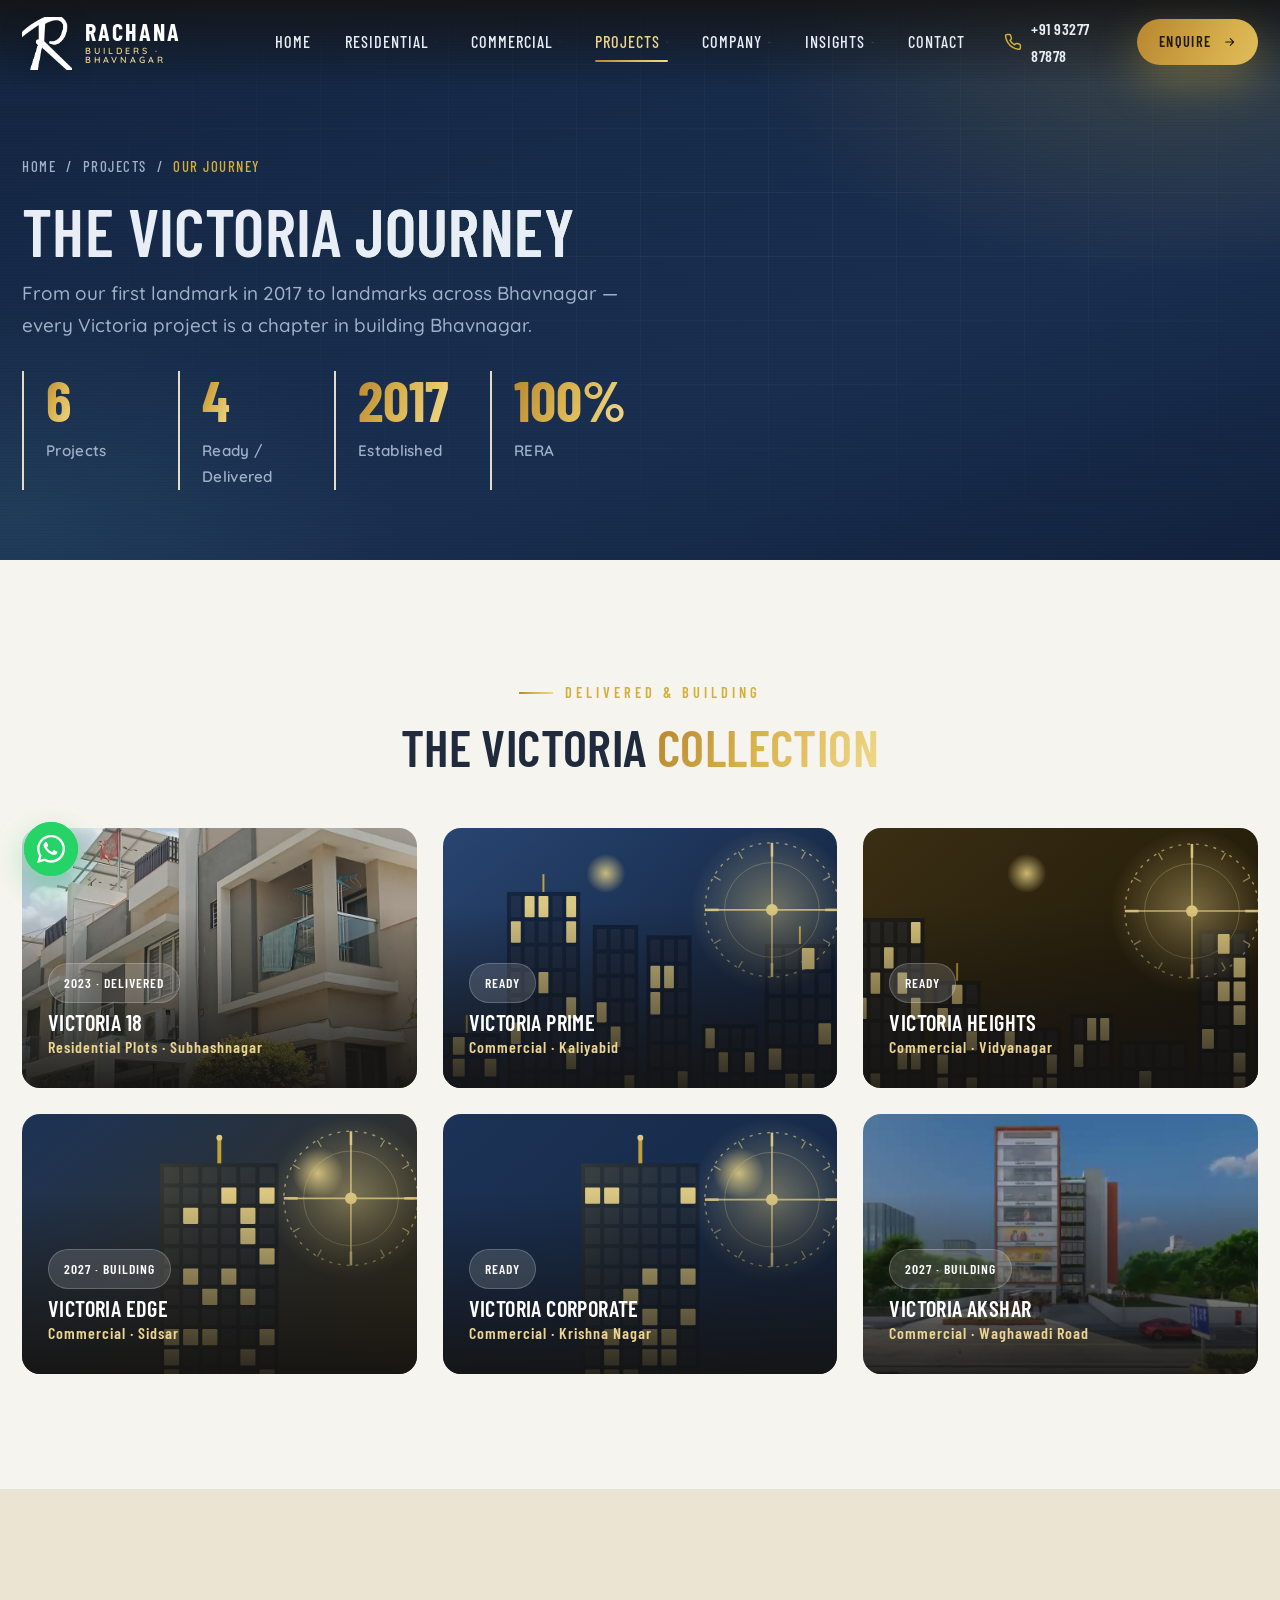
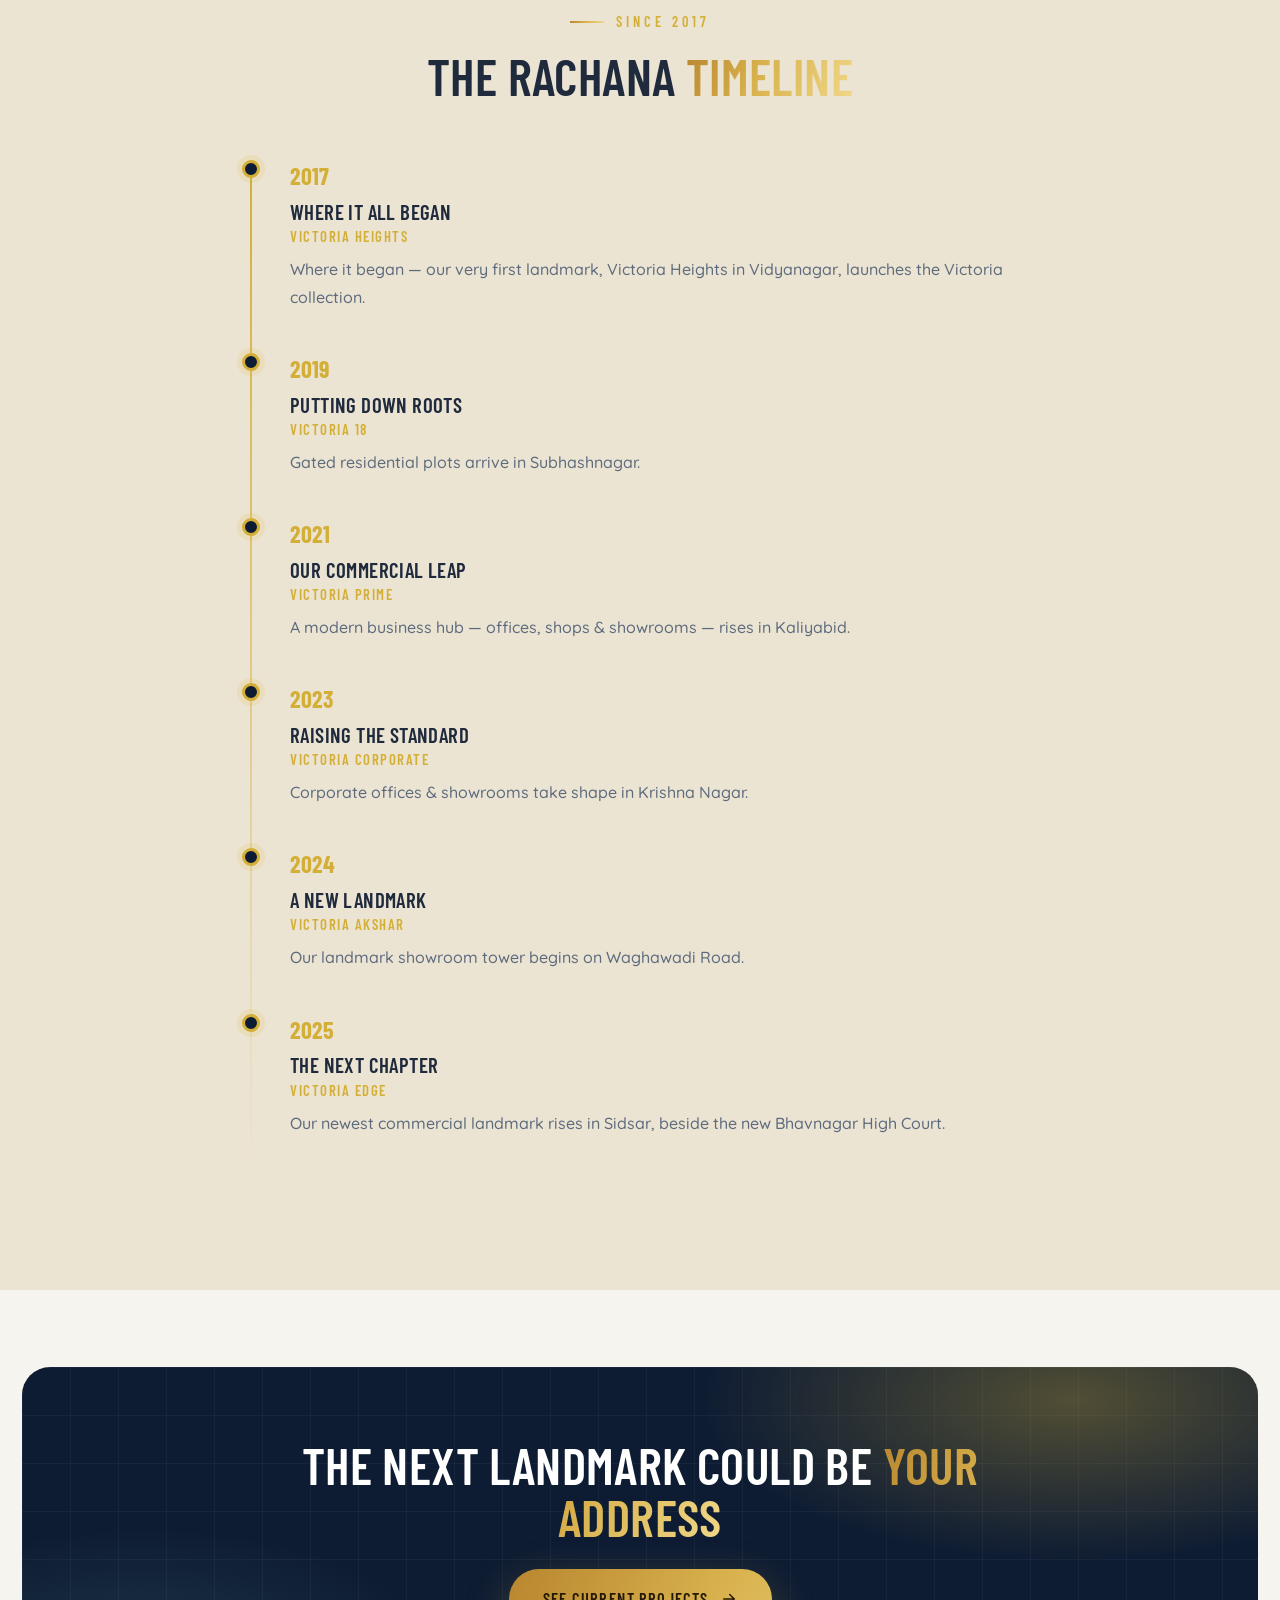
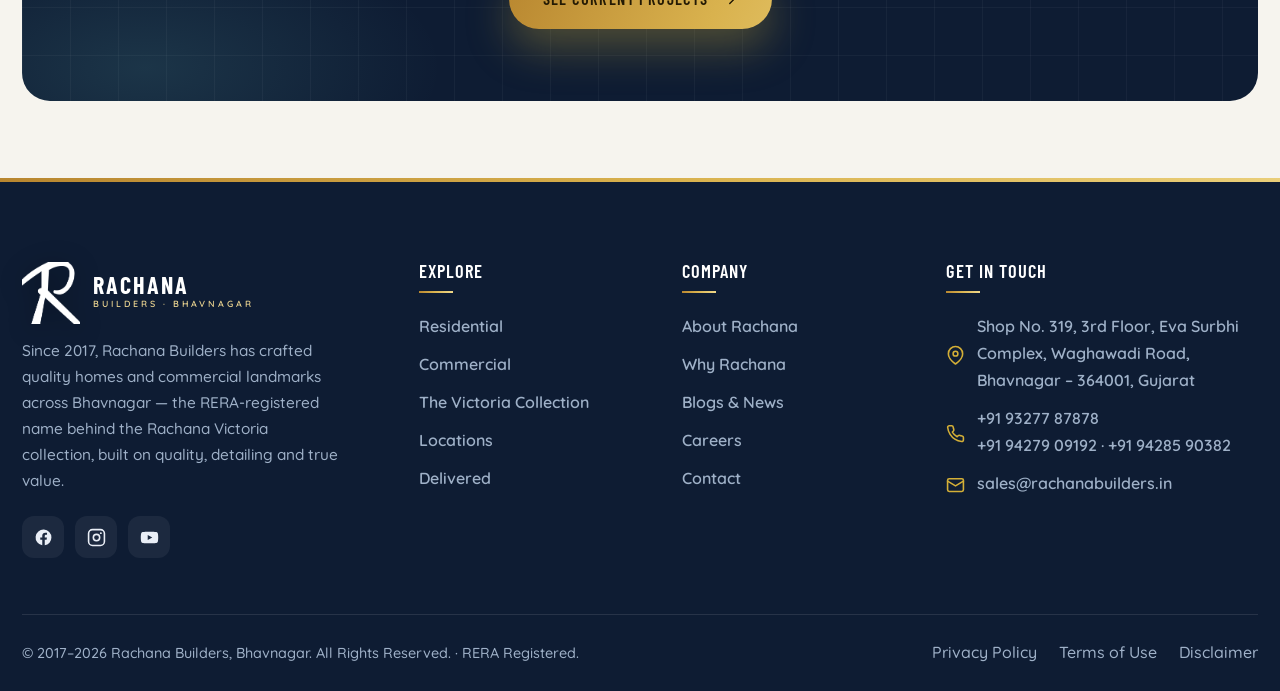
==== commit b3a36474: "Add real Victoria 18 photos, sliding hero, location photos, rotating art fallback - Victoria 18: rea" ====
--- a/archives.html
+++ b/archives.html
@@ -8,7 +8,7 @@
   <link rel="preconnect" href="https://fonts.googleapis.com" />
   <link rel="preconnect" href="https://fonts.gstatic.com" crossorigin />
   <link href="https://fonts.googleapis.com/css2?family=Barlow+Condensed:wght@400;500;600;700&family=Quicksand:wght@400;500;600;700&family=Playfair+Display:wght@700;800;900&display=swap" rel="stylesheet" />
-  <link rel="stylesheet" href="assets/css/main.css?v=r12" />
+  <link rel="stylesheet" href="assets/css/main.css?v=r16" />
   <link rel="icon" href="data:image/svg+xml,<svg xmlns='http://www.w3.org/2000/svg' viewBox='0 0 64 64'><rect width='64' height='64' rx='14' fill='%230e1c33'/><text x='32' y='46' font-family='Arial' font-size='40' font-weight='bold' fill='%23d4af37' text-anchor='middle'>R</text></svg>" />
 </head>
 <body data-page="archives">
@@ -34,7 +34,7 @@
     <div class="container">
       <div class="section-head center reveal"><span class="eyebrow center">Delivered &amp; Building</span><h2>The Victoria <span class="text-grad">collection</span></h2></div>
       <div class="grid g-3">
-        <div class="cat-tile reveal" data-delay="1" style="min-height:260px"><div class="art art-2" data-art="villa" data-seed="401"></div><div style="position:relative;z-index:2;width:100%"><span class="chip" style="background:rgba(255,255,255,.14);color:#fff;border-color:rgba(255,255,255,.2)">2023 · Delivered</span><h3 style="margin:8px 0 0;font-size:1.4rem">Victoria 18</h3><span class="ct-count">Residential Plots · Subhashnagar</span></div></div>
+        <a class="cat-tile reveal" data-delay="1" href="residential.html" style="min-height:260px"><img class="cat-img" src="assets/img/victoria/victoria18.jpg" alt="Victoria 18 — Subhashnagar, Bhavnagar" loading="lazy" style="object-position:center 30%" /><div style="position:relative;z-index:2;width:100%"><span class="chip" style="background:rgba(255,255,255,.14);color:#fff;border-color:rgba(255,255,255,.2)">2023 · Delivered</span><h3 style="margin:8px 0 0;font-size:1.4rem">Victoria 18</h3><span class="ct-count">Residential Plots · Subhashnagar</span></div></a>
         <div class="cat-tile reveal" data-delay="2" style="min-height:260px"><div class="art art-1" data-art="skyline" data-seed="402"></div><div style="position:relative;z-index:2;width:100%"><span class="chip" style="background:rgba(255,255,255,.14);color:#fff;border-color:rgba(255,255,255,.2)">Ready</span><h3 style="margin:8px 0 0;font-size:1.4rem">Victoria Prime</h3><span class="ct-count">Commercial · Kaliyabid</span></div></div>
         <div class="cat-tile reveal" data-delay="3" style="min-height:260px"><div class="art art-5" data-art="skyline" data-seed="403"></div><div style="position:relative;z-index:2;width:100%"><span class="chip" style="background:rgba(255,255,255,.14);color:#fff;border-color:rgba(255,255,255,.2)">Ready</span><h3 style="margin:8px 0 0;font-size:1.4rem">Victoria Heights</h3><span class="ct-count">Commercial · Vidyanagar</span></div></div>
         <div class="cat-tile reveal" data-delay="1" style="min-height:260px"><div class="art art-3" data-art="tower" data-seed="404"></div><div style="position:relative;z-index:2;width:100%"><span class="chip" style="background:rgba(255,255,255,.14);color:#fff;border-color:rgba(255,255,255,.2)">2027 · Building</span><h3 style="margin:8px 0 0;font-size:1.4rem">Victoria Edge</h3><span class="ct-count">Commercial · Sidsar</span></div></div>
@@ -72,8 +72,8 @@
   </section>
 
   <footer id="site-footer"></footer>
-  <script src="assets/js/components.js?v=r12"></script>
-  <script src="assets/js/art.js?v=r12"></script>
-  <script src="assets/js/main.js?v=r12"></script>
+  <script src="assets/js/components.js?v=r16"></script>
+  <script src="assets/js/art.js?v=r16"></script>
+  <script src="assets/js/main.js?v=r16"></script>
 </body>
 </html>
--- a/assets/css/main.css
+++ b/assets/css/main.css
@@ -383,7 +383,18 @@
   animation: meshfloat 18s ease-in-out infinite alternate;
 }
 @keyframes meshfloat { to { transform: translate3d(2%, -2%, 0) scale(1.06); } }
-.hero-photo { opacity: .55; z-index: 0; }
+.hero-slideshow { position: absolute; inset: 0; z-index: 0; }
+.hero-photo { position: absolute; inset: 0; width: 100%; height: 100%; object-fit: cover; opacity: 0; z-index: 0; animation: heroSlide 25s infinite; }
+.hero-photo:nth-child(1) { animation-delay: 0s; }
+.hero-photo:nth-child(2) { animation-delay: 5s; }
+.hero-photo:nth-child(3) { animation-delay: 10s; }
+.hero-photo:nth-child(4) { animation-delay: 15s; }
+.hero-photo:nth-child(5) { animation-delay: 20s; }
+@keyframes heroSlide { 0%,100% { opacity: 0; } 3% { opacity: .58; } 18% { opacity: .58; } 21% { opacity: 0; } }
+@media (prefers-reduced-motion: reduce) {
+  .hero-photo { animation: none; opacity: 0; }
+  .hero-photo:first-child { opacity: .58; }
+}
 .hero-tint { position: absolute; inset: 0; z-index: 1; background:
     linear-gradient(102deg, rgba(15,14,13,.95) 0%, rgba(15,14,13,.74) 46%, rgba(15,14,13,.34) 100%),
     linear-gradient(0deg, rgba(15,14,13,.92), transparent 55%); }
@@ -641,8 +652,9 @@
 .tab-panel.active { display: block; }
 @keyframes tabin { from { opacity: 0; transform: translateY(8px); } to { opacity: 1; transform: none; } }
 
-/* ---- Floor-plan button + lightbox gallery ---- */
-.fp-btn { display: inline-flex; align-items: center; gap: 8px; margin: 2px 0 16px; padding: 9px 16px; border-radius: 30px; border: 1.5px solid var(--line); background: transparent; color: var(--gold-soft); font-family: var(--font-display); font-weight: 600; letter-spacing: 1px; text-transform: uppercase; font-size: .82rem; cursor: pointer; transition: background var(--t), color var(--t), border-color var(--t), transform var(--t); }
+/* ---- Floor-plan / photo-gallery buttons + lightbox ---- */
+.pc-btn-row { display: flex; flex-wrap: wrap; gap: 8px; margin: 2px 0 16px; }
+.fp-btn { display: inline-flex; align-items: center; gap: 8px; margin: 0; padding: 9px 16px; border-radius: 30px; border: 1.5px solid var(--line); background: transparent; color: var(--gold-soft); font-family: var(--font-display); font-weight: 600; letter-spacing: 1px; text-transform: uppercase; font-size: .82rem; cursor: pointer; transition: background var(--t), color var(--t), border-color var(--t), transform var(--t); }
 .fp-btn svg { width: 16px; }
 .fp-btn:hover { background: var(--grad); border-color: transparent; color: #241a04; transform: translateY(-2px); }
 
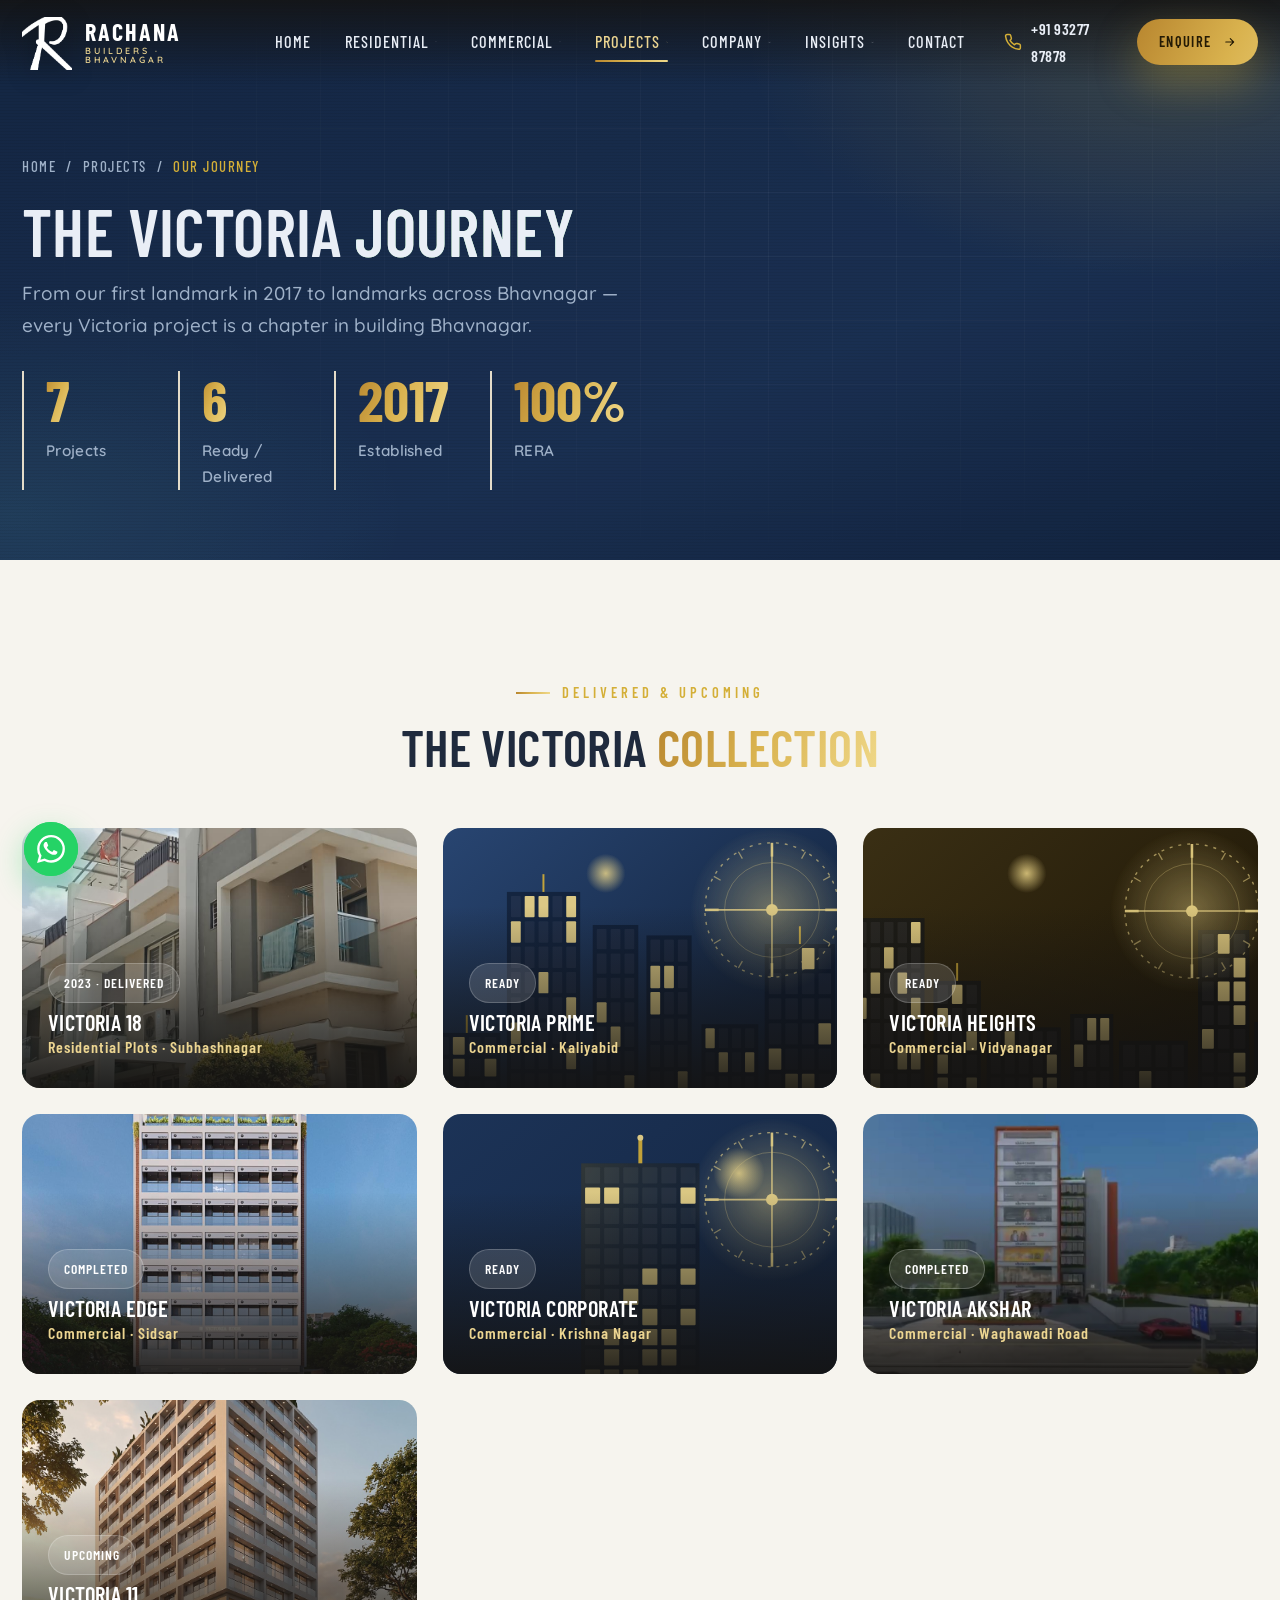
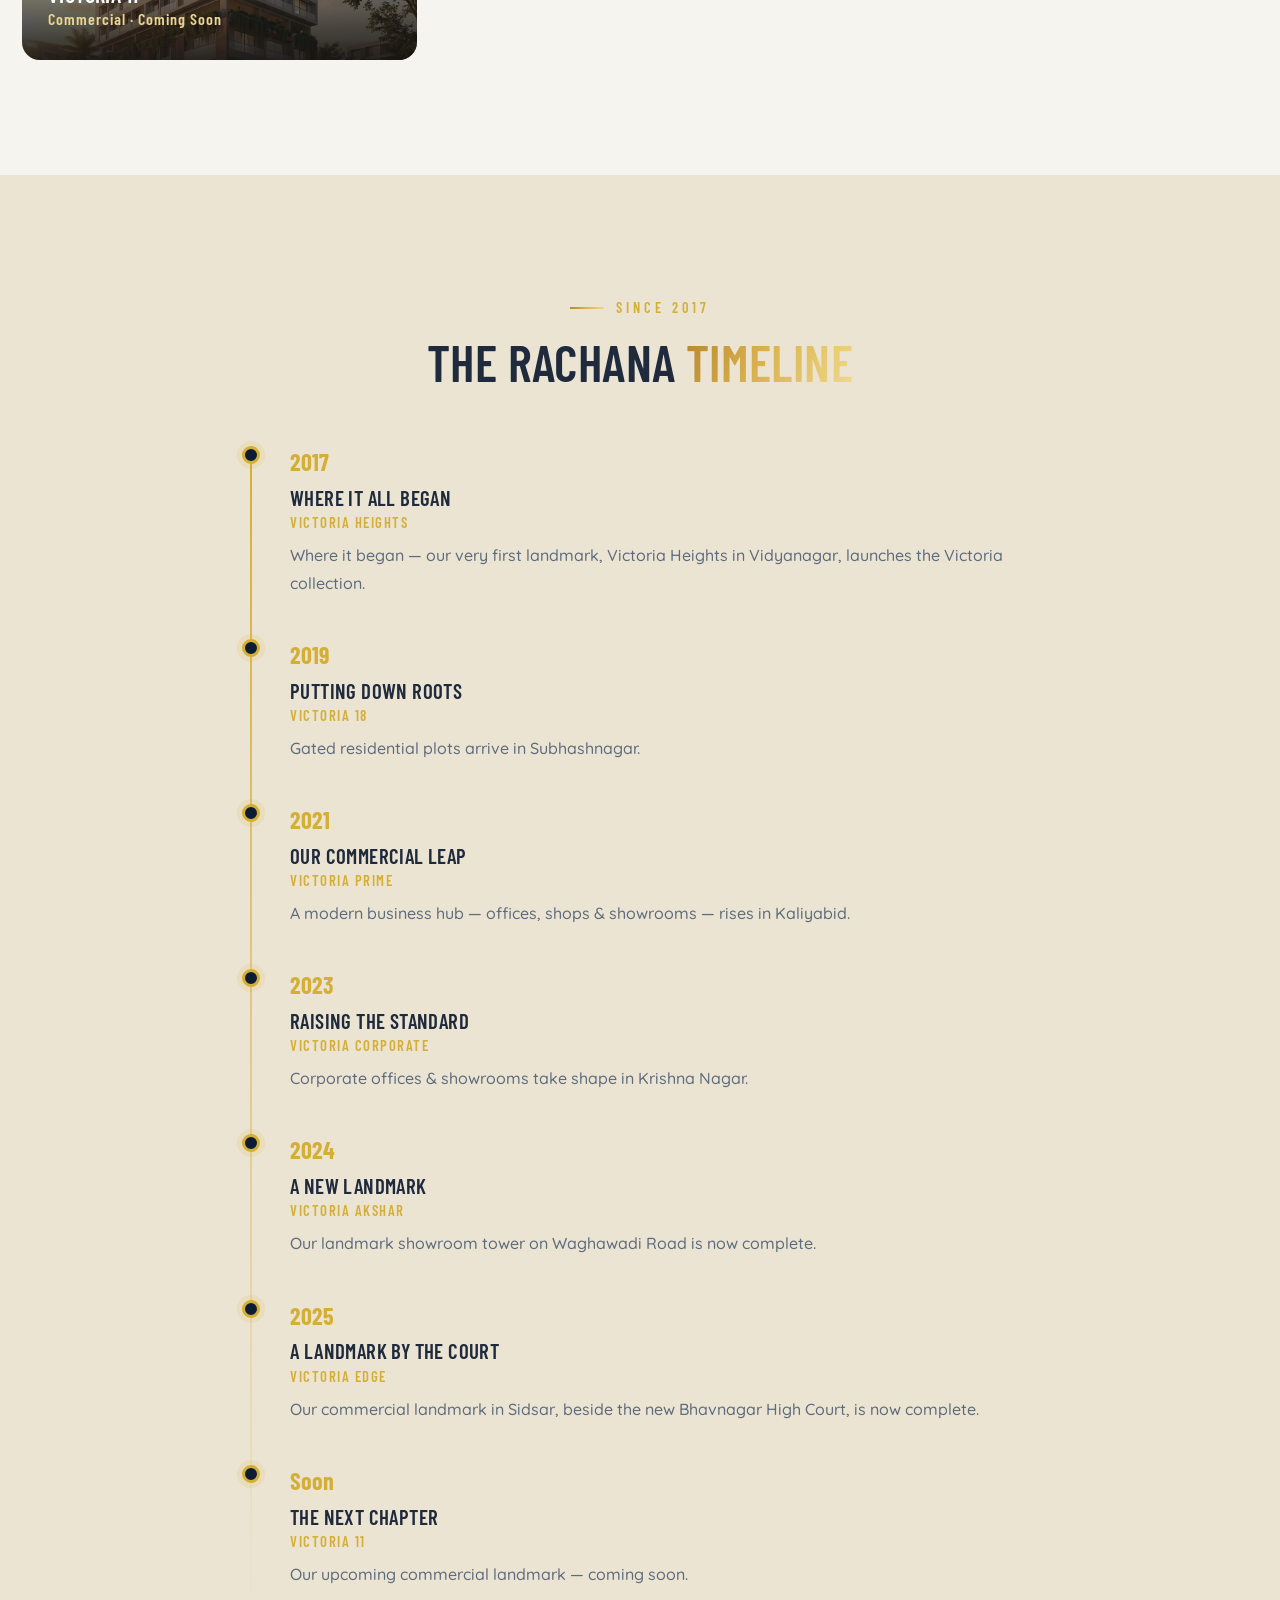
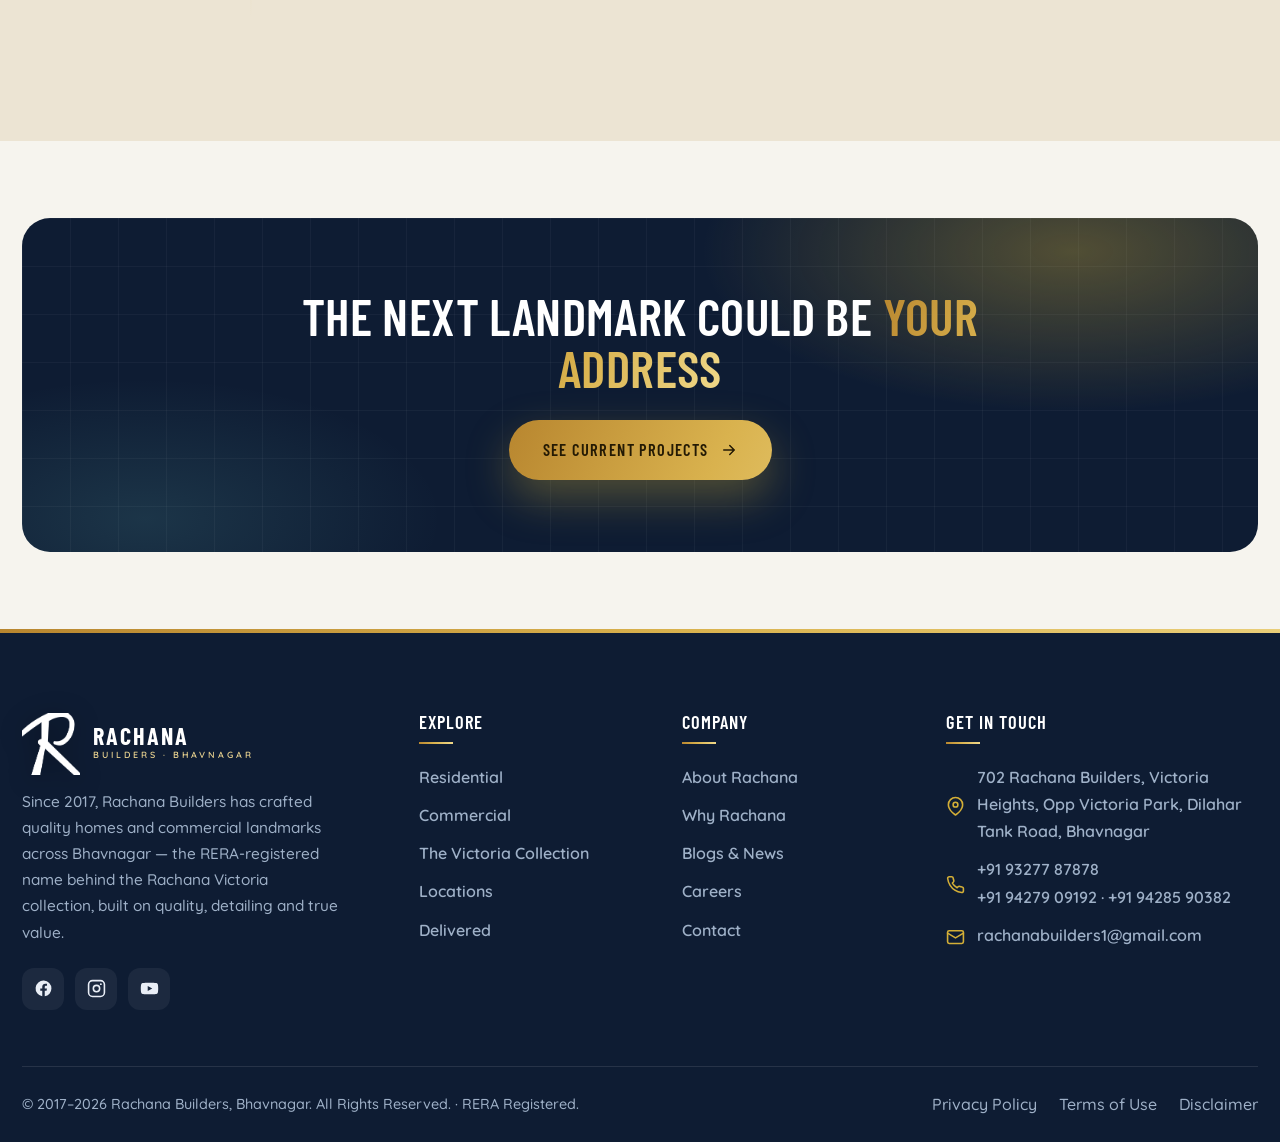
==== commit ce931fc0: "Add Victoria 11, Edge photos, Victoria 18 gallery; mark Akshar/Edge complete; update contact details" ====
--- a/archives.html
+++ b/archives.html
@@ -8,7 +8,7 @@
   <link rel="preconnect" href="https://fonts.googleapis.com" />
   <link rel="preconnect" href="https://fonts.gstatic.com" crossorigin />
   <link href="https://fonts.googleapis.com/css2?family=Barlow+Condensed:wght@400;500;600;700&family=Quicksand:wght@400;500;600;700&family=Playfair+Display:wght@700;800;900&display=swap" rel="stylesheet" />
-  <link rel="stylesheet" href="assets/css/main.css?v=r16" />
+  <link rel="stylesheet" href="assets/css/main.css?v=r20" />
   <link rel="icon" href="data:image/svg+xml,<svg xmlns='http://www.w3.org/2000/svg' viewBox='0 0 64 64'><rect width='64' height='64' rx='14' fill='%230e1c33'/><text x='32' y='46' font-family='Arial' font-size='40' font-weight='bold' fill='%23d4af37' text-anchor='middle'>R</text></svg>" />
 </head>
 <body data-page="archives">
@@ -21,8 +21,8 @@
       <h1 class="reveal" data-delay="1">The Victoria <span class="glitch auto" data-text="journey">journey</span></h1>
       <p class="lead reveal" data-delay="2" style="max-width:640px;color:var(--text-onDark-soft)">From our first landmark in 2017 to landmarks across Bhavnagar — every Victoria project is a chapter in building Bhavnagar.</p>
       <div class="stat-row bordered reveal on-dark" data-delay="3" style="max-width:760px;margin-top:30px">
-        <div class="stat on-dark"><div class="num text-grad"><span data-count="6">0</span></div><div class="lbl">Projects</div></div>
-        <div class="stat on-dark"><div class="num text-grad"><span data-count="4">0</span></div><div class="lbl">Ready / Delivered</div></div>
+        <div class="stat on-dark"><div class="num text-grad"><span data-count="7">0</span></div><div class="lbl">Projects</div></div>
+        <div class="stat on-dark"><div class="num text-grad"><span data-count="6">0</span></div><div class="lbl">Ready / Delivered</div></div>
         <div class="stat on-dark"><div class="num text-grad"><span data-count="2017">0</span></div><div class="lbl">Established</div></div>
         <div class="stat on-dark"><div class="num text-grad"><span data-count="100">0</span>%</div><div class="lbl">RERA</div></div>
       </div>
@@ -32,14 +32,15 @@
   <!-- COLLECTION GRID -->
   <section class="section">
     <div class="container">
-      <div class="section-head center reveal"><span class="eyebrow center">Delivered &amp; Building</span><h2>The Victoria <span class="text-grad">collection</span></h2></div>
+      <div class="section-head center reveal"><span class="eyebrow center">Delivered &amp; Upcoming</span><h2>The Victoria <span class="text-grad">collection</span></h2></div>
       <div class="grid g-3">
         <a class="cat-tile reveal" data-delay="1" href="residential.html" style="min-height:260px"><img class="cat-img" src="assets/img/victoria/victoria18.jpg" alt="Victoria 18 — Subhashnagar, Bhavnagar" loading="lazy" style="object-position:center 30%" /><div style="position:relative;z-index:2;width:100%"><span class="chip" style="background:rgba(255,255,255,.14);color:#fff;border-color:rgba(255,255,255,.2)">2023 · Delivered</span><h3 style="margin:8px 0 0;font-size:1.4rem">Victoria 18</h3><span class="ct-count">Residential Plots · Subhashnagar</span></div></a>
         <div class="cat-tile reveal" data-delay="2" style="min-height:260px"><div class="art art-1" data-art="skyline" data-seed="402"></div><div style="position:relative;z-index:2;width:100%"><span class="chip" style="background:rgba(255,255,255,.14);color:#fff;border-color:rgba(255,255,255,.2)">Ready</span><h3 style="margin:8px 0 0;font-size:1.4rem">Victoria Prime</h3><span class="ct-count">Commercial · Kaliyabid</span></div></div>
         <div class="cat-tile reveal" data-delay="3" style="min-height:260px"><div class="art art-5" data-art="skyline" data-seed="403"></div><div style="position:relative;z-index:2;width:100%"><span class="chip" style="background:rgba(255,255,255,.14);color:#fff;border-color:rgba(255,255,255,.2)">Ready</span><h3 style="margin:8px 0 0;font-size:1.4rem">Victoria Heights</h3><span class="ct-count">Commercial · Vidyanagar</span></div></div>
-        <div class="cat-tile reveal" data-delay="1" style="min-height:260px"><div class="art art-3" data-art="tower" data-seed="404"></div><div style="position:relative;z-index:2;width:100%"><span class="chip" style="background:rgba(255,255,255,.14);color:#fff;border-color:rgba(255,255,255,.2)">2027 · Building</span><h3 style="margin:8px 0 0;font-size:1.4rem">Victoria Edge</h3><span class="ct-count">Commercial · Sidsar</span></div></div>
+        <a class="cat-tile reveal" data-delay="1" href="commercial.html" style="min-height:260px"><img class="cat-img" src="assets/img/victoria/edge.jpg" alt="Victoria Edge — Sidsar, Bhavnagar" loading="lazy" style="object-position:center 35%" /><div style="position:relative;z-index:2;width:100%"><span class="chip" style="background:rgba(255,255,255,.14);color:#fff;border-color:rgba(255,255,255,.2)">Completed</span><h3 style="margin:8px 0 0;font-size:1.4rem">Victoria Edge</h3><span class="ct-count">Commercial · Sidsar</span></div></a>
         <div class="cat-tile reveal" data-delay="2" style="min-height:260px"><div class="art art-6" data-art="tower" data-seed="405"></div><div style="position:relative;z-index:2;width:100%"><span class="chip" style="background:rgba(255,255,255,.14);color:#fff;border-color:rgba(255,255,255,.2)">Ready</span><h3 style="margin:8px 0 0;font-size:1.4rem">Victoria Corporate</h3><span class="ct-count">Commercial · Krishna Nagar</span></div></div>
-        <a class="cat-tile reveal" data-delay="3" href="commercial.html" style="min-height:260px"><img class="cat-img" src="assets/img/victoria/akshar.jpg" alt="Victoria Akshar" loading="lazy" /><div style="position:relative;z-index:2;width:100%"><span class="chip" style="background:rgba(255,255,255,.14);color:#fff;border-color:rgba(255,255,255,.2)">2027 · Building</span><h3 style="margin:8px 0 0;font-size:1.4rem">Victoria Akshar</h3><span class="ct-count">Commercial · Waghawadi Road</span></div></a>
+        <a class="cat-tile reveal" data-delay="3" href="commercial.html" style="min-height:260px"><img class="cat-img" src="assets/img/victoria/akshar.jpg" alt="Victoria Akshar" loading="lazy" /><div style="position:relative;z-index:2;width:100%"><span class="chip" style="background:rgba(255,255,255,.14);color:#fff;border-color:rgba(255,255,255,.2)">Completed</span><h3 style="margin:8px 0 0;font-size:1.4rem">Victoria Akshar</h3><span class="ct-count">Commercial · Waghawadi Road</span></div></a>
+        <a class="cat-tile reveal" data-delay="1" href="commercial.html" style="min-height:260px"><img class="cat-img" src="assets/img/victoria/victoria11.jpg" alt="Victoria 11 — upcoming, Bhavnagar" loading="lazy" style="object-position:center 40%" /><div style="position:relative;z-index:2;width:100%"><span class="chip" style="background:rgba(255,255,255,.14);color:#fff;border-color:rgba(255,255,255,.2)">Upcoming</span><h3 style="margin:8px 0 0;font-size:1.4rem">Victoria 11</h3><span class="ct-count">Commercial · Coming Soon</span></div></a>
       </div>
     </div>
   </section>
@@ -53,8 +54,9 @@
         <div class="tl-item"><div class="yr">2019</div><h4>Putting Down Roots</h4><span class="tl-project">Victoria 18</span><p>Gated residential plots arrive in Subhashnagar.</p></div>
         <div class="tl-item"><div class="yr">2021</div><h4>Our Commercial Leap</h4><span class="tl-project">Victoria Prime</span><p>A modern business hub — offices, shops &amp; showrooms — rises in Kaliyabid.</p></div>
         <div class="tl-item"><div class="yr">2023</div><h4>Raising the Standard</h4><span class="tl-project">Victoria Corporate</span><p>Corporate offices &amp; showrooms take shape in Krishna Nagar.</p></div>
-        <div class="tl-item"><div class="yr">2024</div><h4>A New Landmark</h4><span class="tl-project">Victoria Akshar</span><p>Our landmark showroom tower begins on Waghawadi Road.</p></div>
-        <div class="tl-item"><div class="yr">2025</div><h4>The Next Chapter</h4><span class="tl-project">Victoria Edge</span><p>Our newest commercial landmark rises in Sidsar, beside the new Bhavnagar High Court.</p></div>
+        <div class="tl-item"><div class="yr">2024</div><h4>A New Landmark</h4><span class="tl-project">Victoria Akshar</span><p>Our landmark showroom tower on Waghawadi Road is now complete.</p></div>
+        <div class="tl-item"><div class="yr">2025</div><h4>A Landmark by the Court</h4><span class="tl-project">Victoria Edge</span><p>Our commercial landmark in Sidsar, beside the new Bhavnagar High Court, is now complete.</p></div>
+        <div class="tl-item"><div class="yr">Soon</div><h4>The Next Chapter</h4><span class="tl-project">Victoria 11</span><p>Our upcoming commercial landmark — coming soon.</p></div>
       </div>
     </div>
   </section>
@@ -72,8 +74,8 @@
   </section>
 
   <footer id="site-footer"></footer>
-  <script src="assets/js/components.js?v=r16"></script>
-  <script src="assets/js/art.js?v=r16"></script>
-  <script src="assets/js/main.js?v=r16"></script>
+  <script src="assets/js/components.js?v=r20"></script>
+  <script src="assets/js/art.js?v=r20"></script>
+  <script src="assets/js/main.js?v=r20"></script>
 </body>
 </html>
--- a/assets/css/main.css
+++ b/assets/css/main.css
@@ -384,17 +384,31 @@
 }
 @keyframes meshfloat { to { transform: translate3d(2%, -2%, 0) scale(1.06); } }
 .hero-slideshow { position: absolute; inset: 0; z-index: 0; }
-.hero-photo { position: absolute; inset: 0; width: 100%; height: 100%; object-fit: cover; opacity: 0; z-index: 0; animation: heroSlide 25s infinite; }
+.hero-photo { position: absolute; inset: 0; width: 100%; height: 100%; object-fit: cover; opacity: 0; z-index: 0; animation: heroSlide 35s infinite; }
 .hero-photo:nth-child(1) { animation-delay: 0s; }
 .hero-photo:nth-child(2) { animation-delay: 5s; }
 .hero-photo:nth-child(3) { animation-delay: 10s; }
 .hero-photo:nth-child(4) { animation-delay: 15s; }
 .hero-photo:nth-child(5) { animation-delay: 20s; }
-@keyframes heroSlide { 0%,100% { opacity: 0; } 3% { opacity: .58; } 18% { opacity: .58; } 21% { opacity: 0; } }
+.hero-photo:nth-child(6) { animation-delay: 25s; }
+.hero-photo:nth-child(7) { animation-delay: 30s; }
+@keyframes heroSlide { 0%,100% { opacity: 0; } 2% { opacity: .58; } 12.5% { opacity: .58; } 14.5% { opacity: 0; } }
 @media (prefers-reduced-motion: reduce) {
   .hero-photo { animation: none; opacity: 0; }
   .hero-photo:first-child { opacity: .58; }
 }
+.media-slides { position: absolute; inset: 0; z-index: 0; }
+.media-slide { position: absolute; inset: 0; width: 100%; height: 100%; object-fit: cover; opacity: 0; animation: mediaSlide 35s infinite; }
+.media-slide:nth-child(1) { animation-delay: 0s; opacity: 1; }
+.media-slide:nth-child(2) { animation-delay: 5s; }
+.media-slide:nth-child(3) { animation-delay: 10s; }
+.media-slide:nth-child(4) { animation-delay: 15s; }
+.media-slide:nth-child(5) { animation-delay: 20s; }
+.media-slide:nth-child(6) { animation-delay: 25s; }
+.media-slide:nth-child(7) { animation-delay: 30s; }
+.media-shade { position: absolute; inset: 0; z-index: 1; background: linear-gradient(0deg, rgba(14,28,51,.88) 0%, rgba(14,28,51,.25) 55%, transparent 100%); }
+@keyframes mediaSlide { 0%,100% { opacity: 0; } 2% { opacity: 1; } 12.5% { opacity: 1; } 14.5% { opacity: 0; } }
+@media (prefers-reduced-motion: reduce) { .media-slide { animation: none; opacity: 0; } .media-slide:first-child { opacity: 1; } }
 .hero-tint { position: absolute; inset: 0; z-index: 1; background:
     linear-gradient(102deg, rgba(15,14,13,.95) 0%, rgba(15,14,13,.74) 46%, rgba(15,14,13,.34) 100%),
     linear-gradient(0deg, rgba(15,14,13,.92), transparent 55%); }
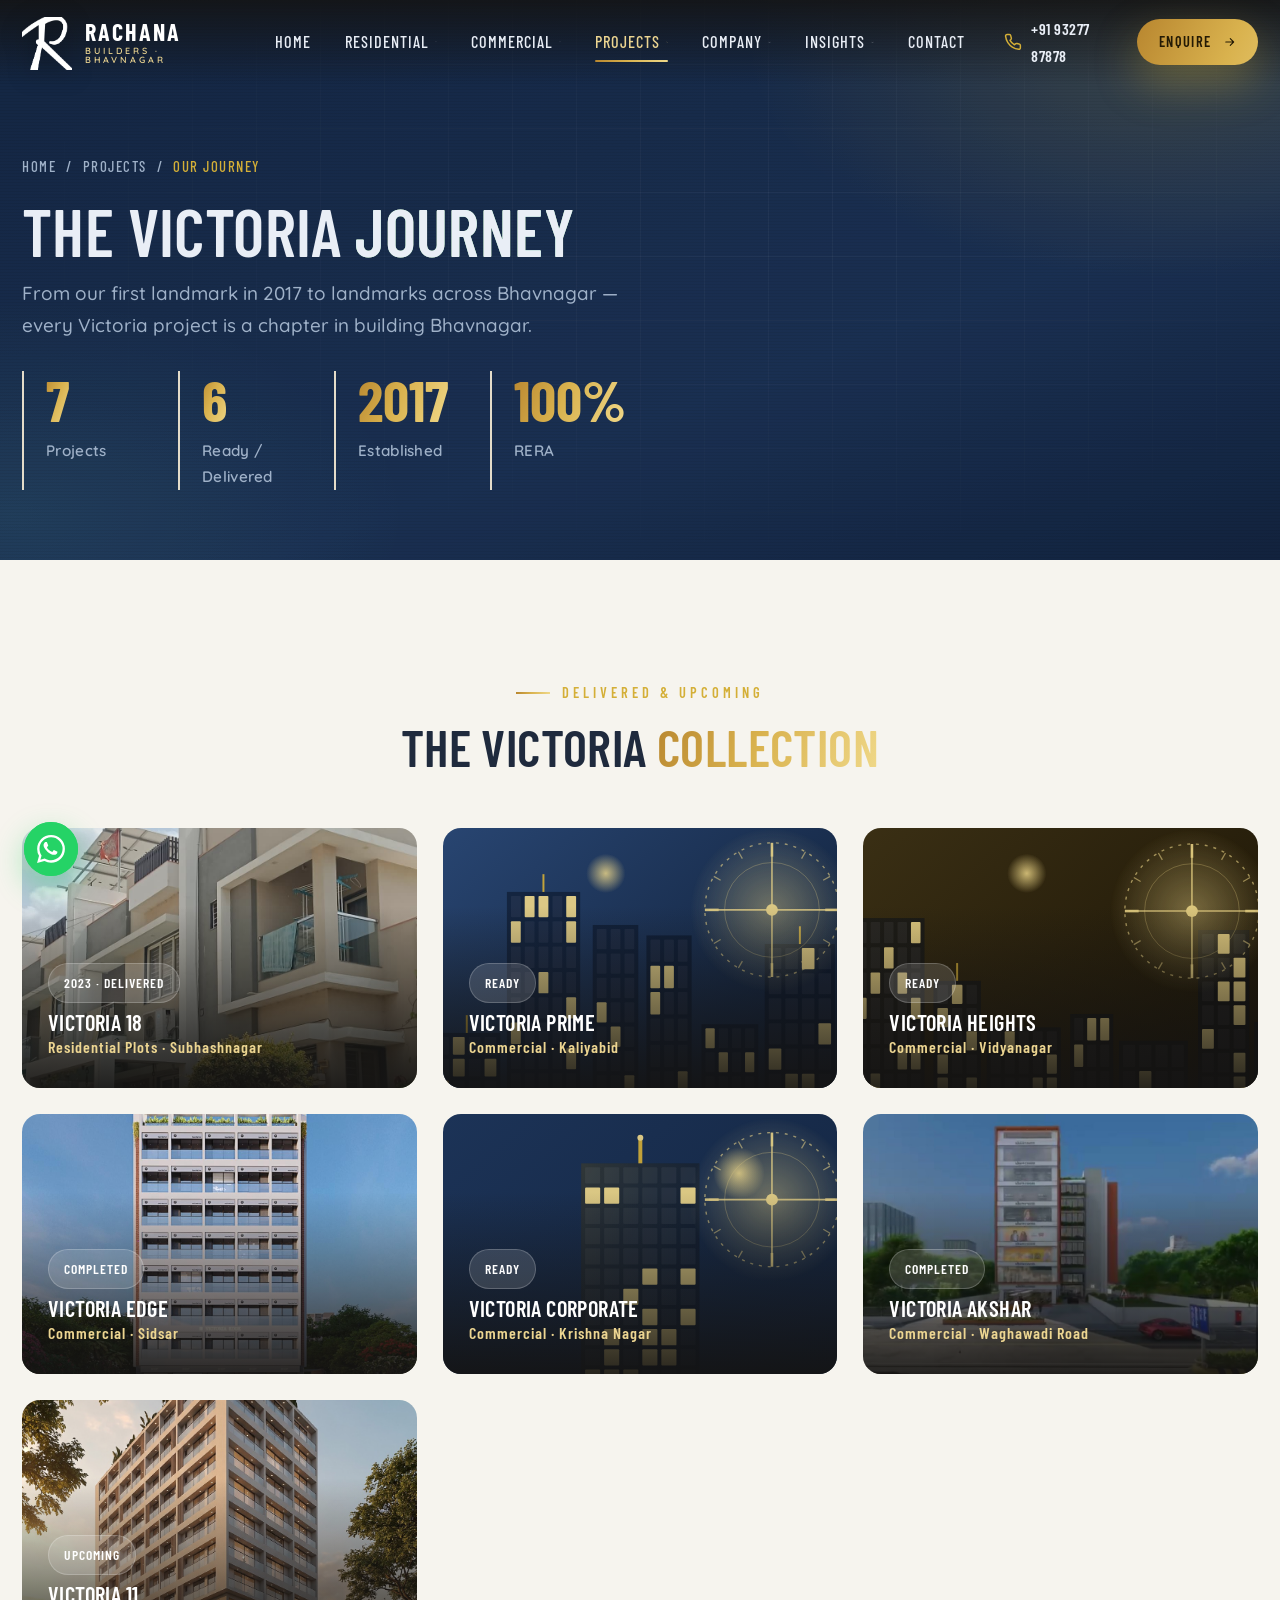
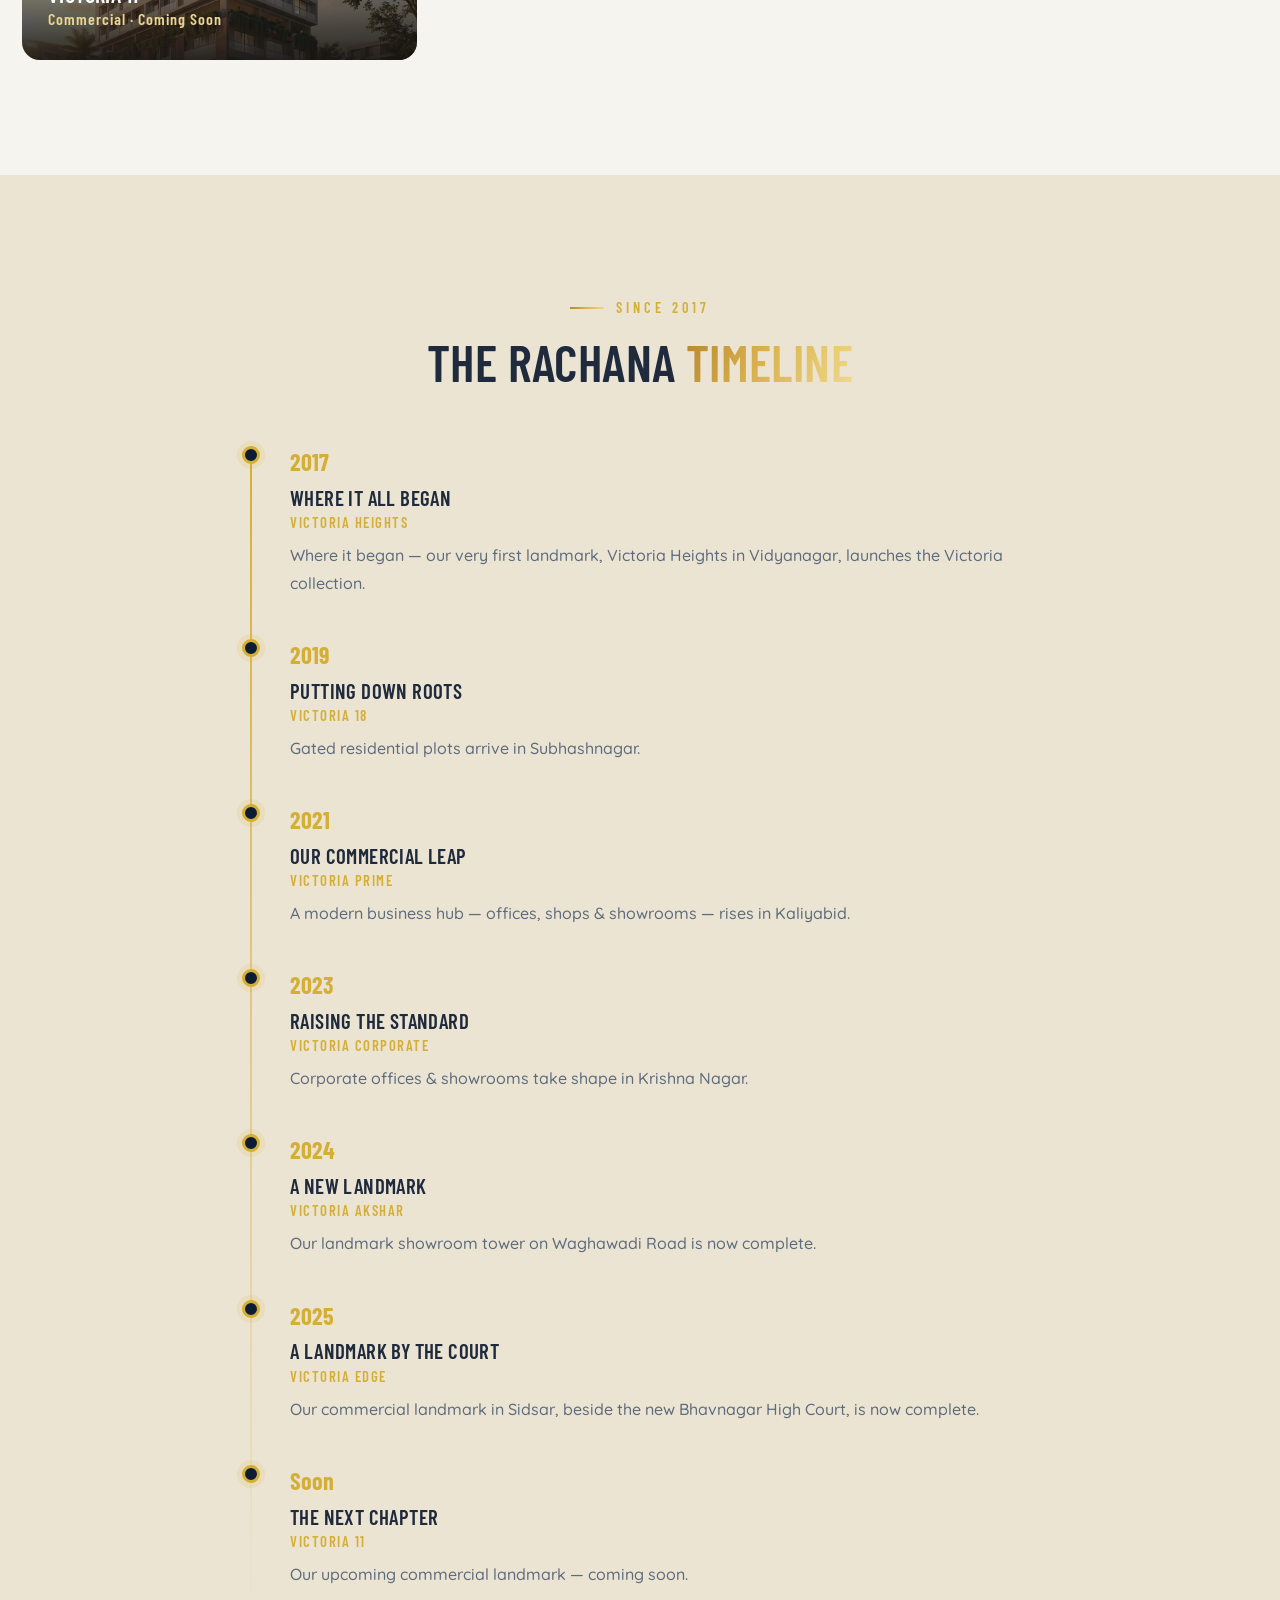
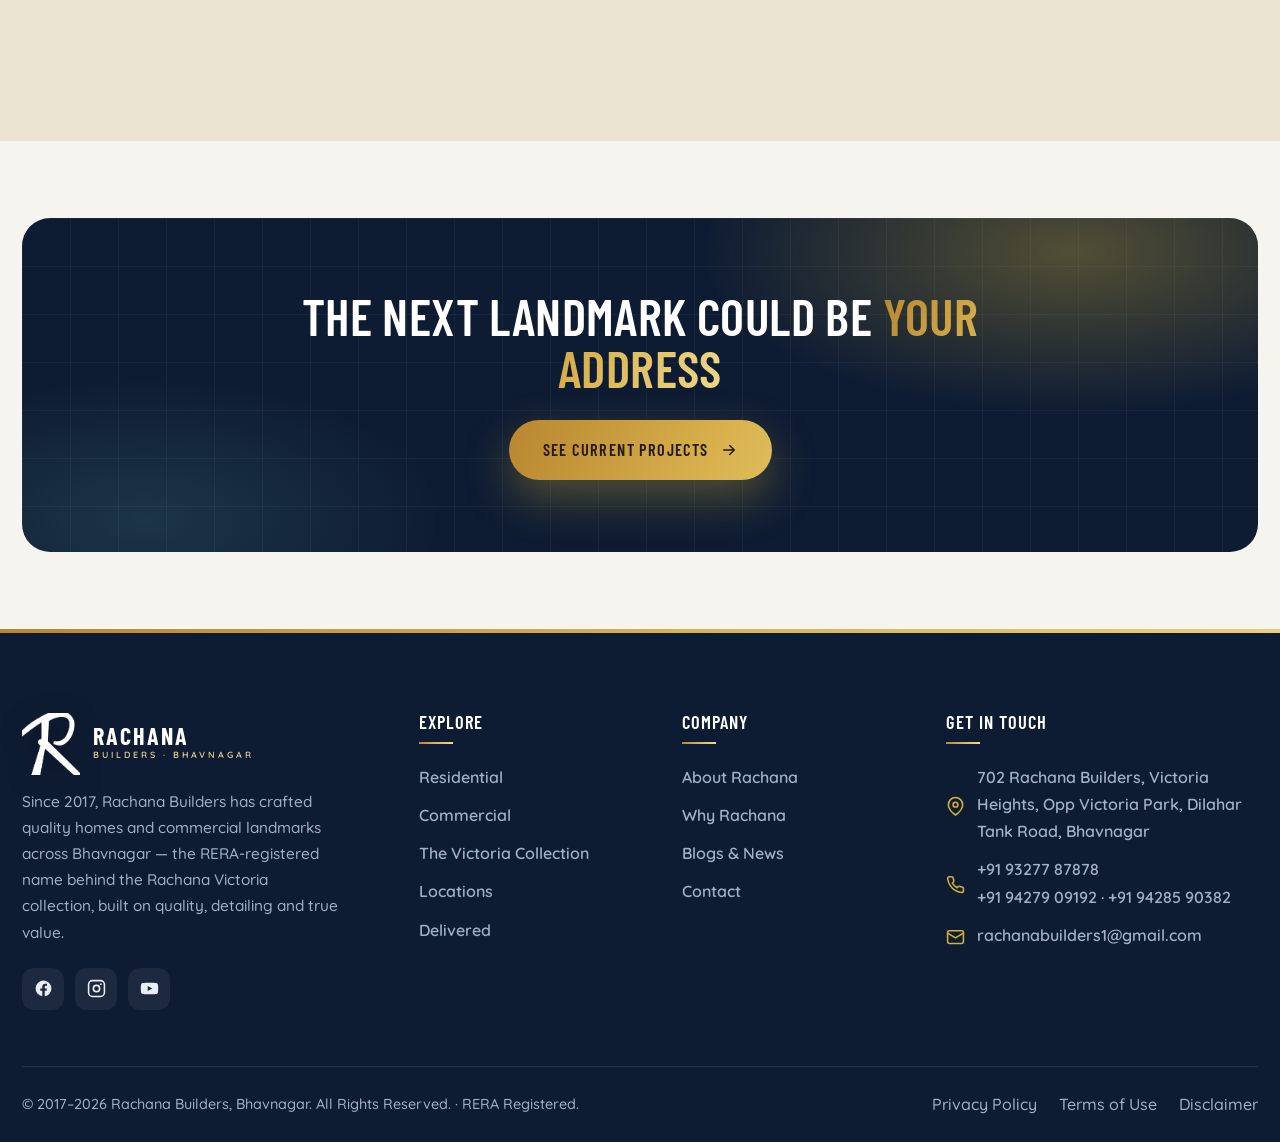
==== commit 296a93c8: "Remove careers page and its nav/footer links Co-Authored-By: Claude Sonnet 5 <noreply@anthropic.com>" ====
--- a/archives.html
+++ b/archives.html
@@ -8,7 +8,7 @@
   <link rel="preconnect" href="https://fonts.googleapis.com" />
   <link rel="preconnect" href="https://fonts.gstatic.com" crossorigin />
   <link href="https://fonts.googleapis.com/css2?family=Barlow+Condensed:wght@400;500;600;700&family=Quicksand:wght@400;500;600;700&family=Playfair+Display:wght@700;800;900&display=swap" rel="stylesheet" />
-  <link rel="stylesheet" href="assets/css/main.css?v=r20" />
+  <link rel="stylesheet" href="assets/css/main.css?v=r21" />
   <link rel="icon" href="data:image/svg+xml,<svg xmlns='http://www.w3.org/2000/svg' viewBox='0 0 64 64'><rect width='64' height='64' rx='14' fill='%230e1c33'/><text x='32' y='46' font-family='Arial' font-size='40' font-weight='bold' fill='%23d4af37' text-anchor='middle'>R</text></svg>" />
 </head>
 <body data-page="archives">
@@ -74,8 +74,8 @@
   </section>
 
   <footer id="site-footer"></footer>
-  <script src="assets/js/components.js?v=r20"></script>
-  <script src="assets/js/art.js?v=r20"></script>
-  <script src="assets/js/main.js?v=r20"></script>
+  <script src="assets/js/components.js?v=r21"></script>
+  <script src="assets/js/art.js?v=r21"></script>
+  <script src="assets/js/main.js?v=r21"></script>
 </body>
 </html>
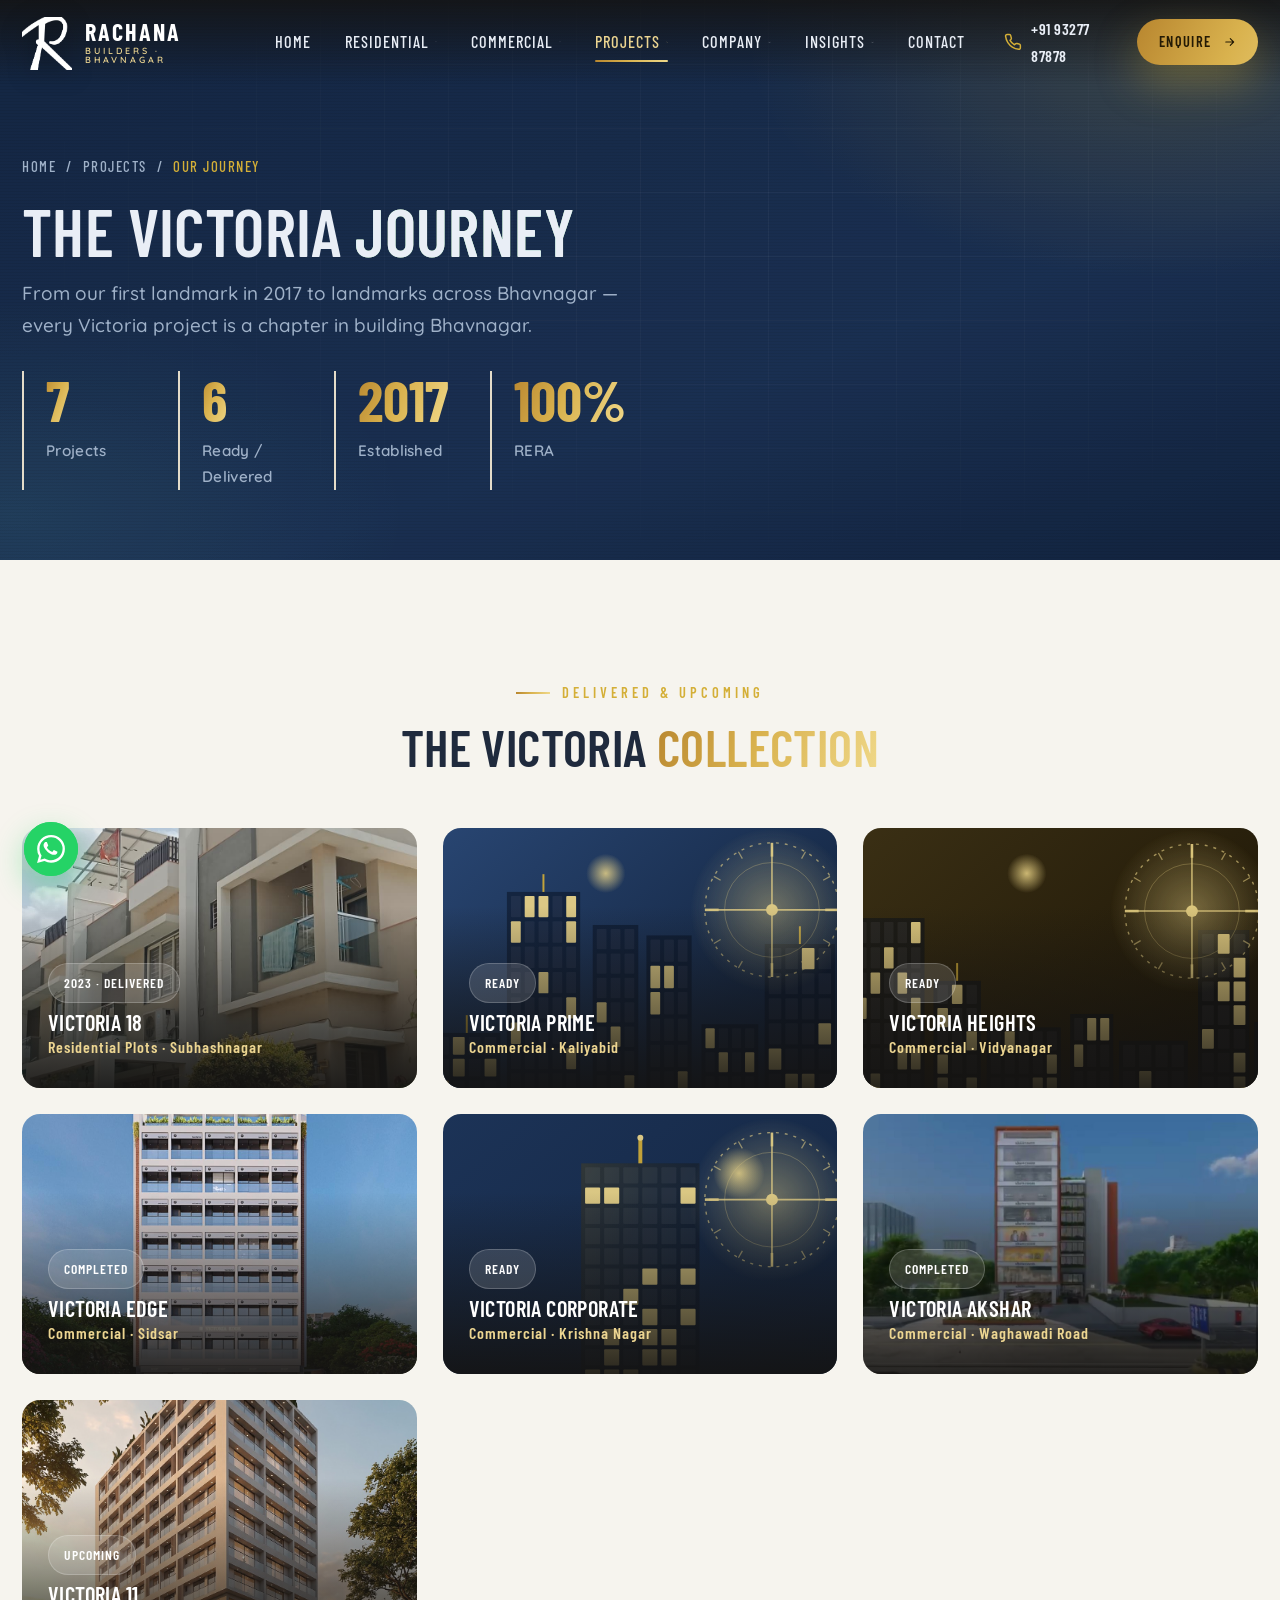
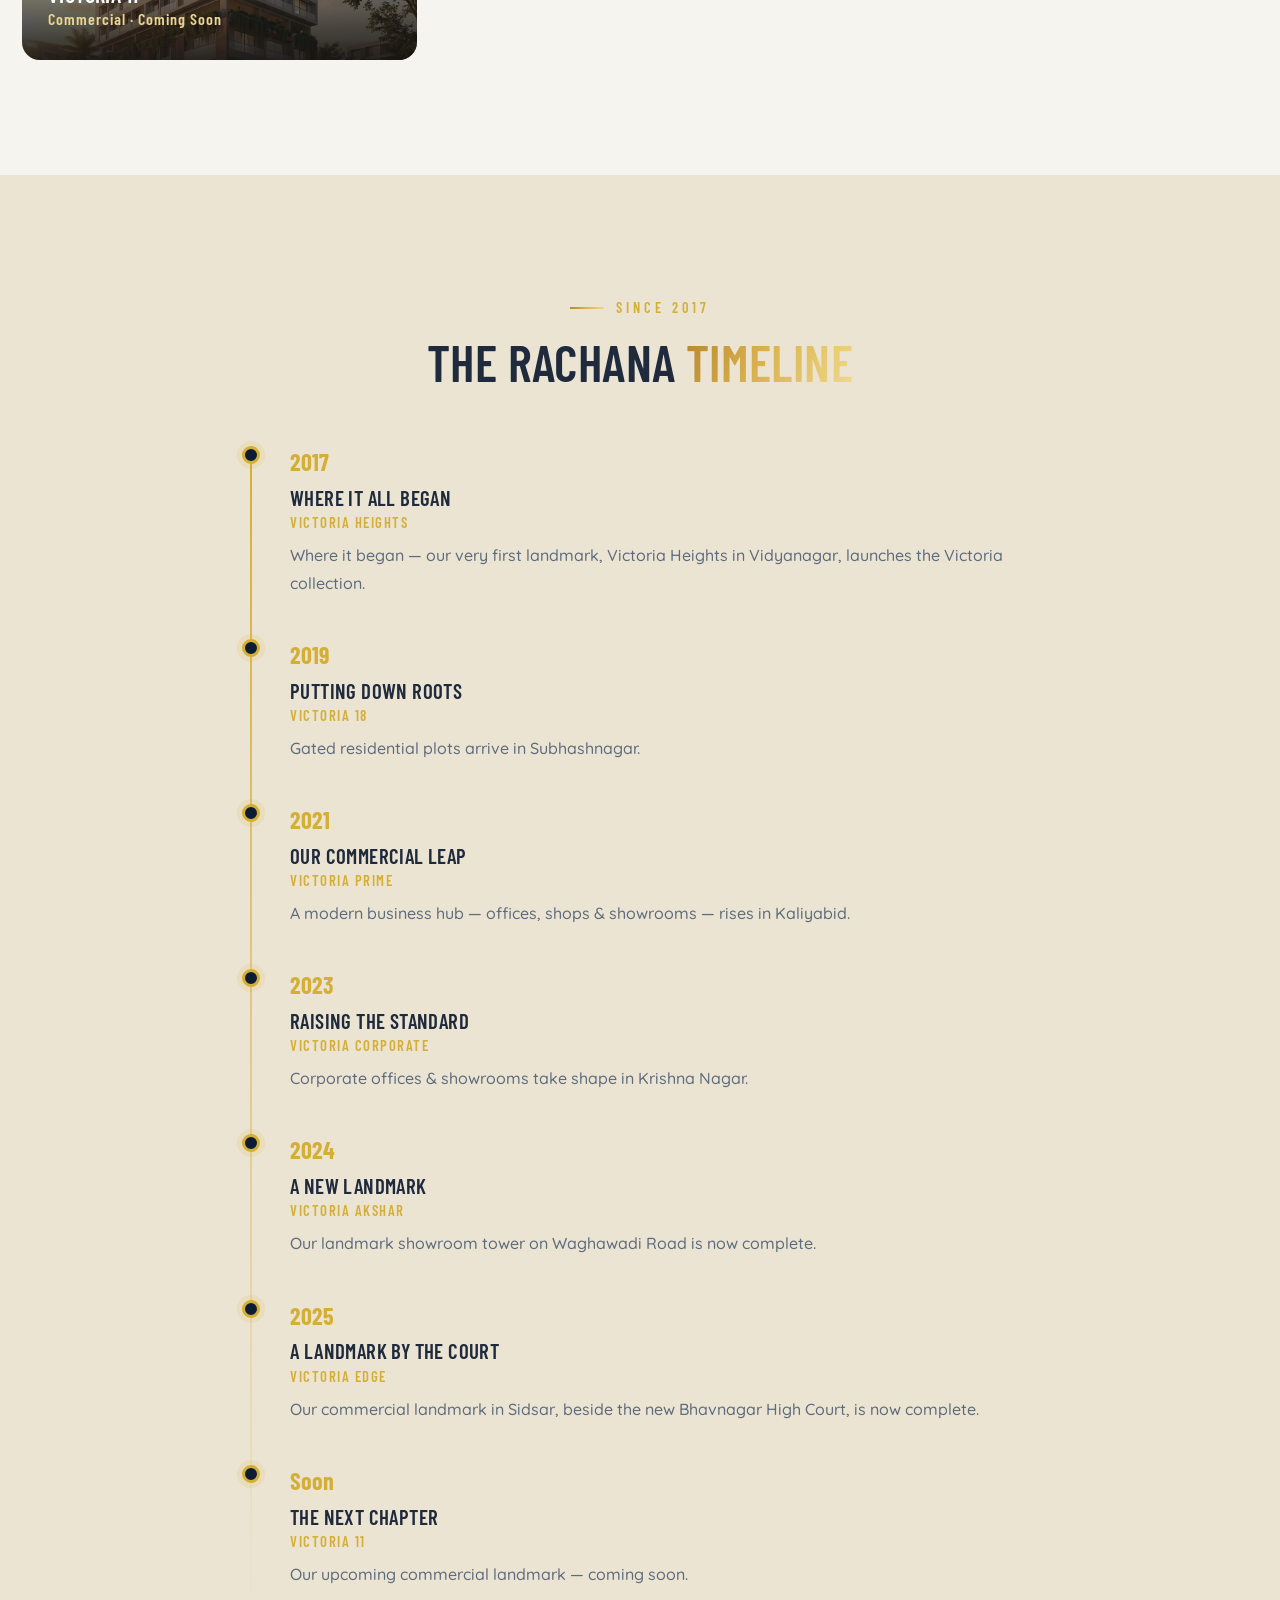
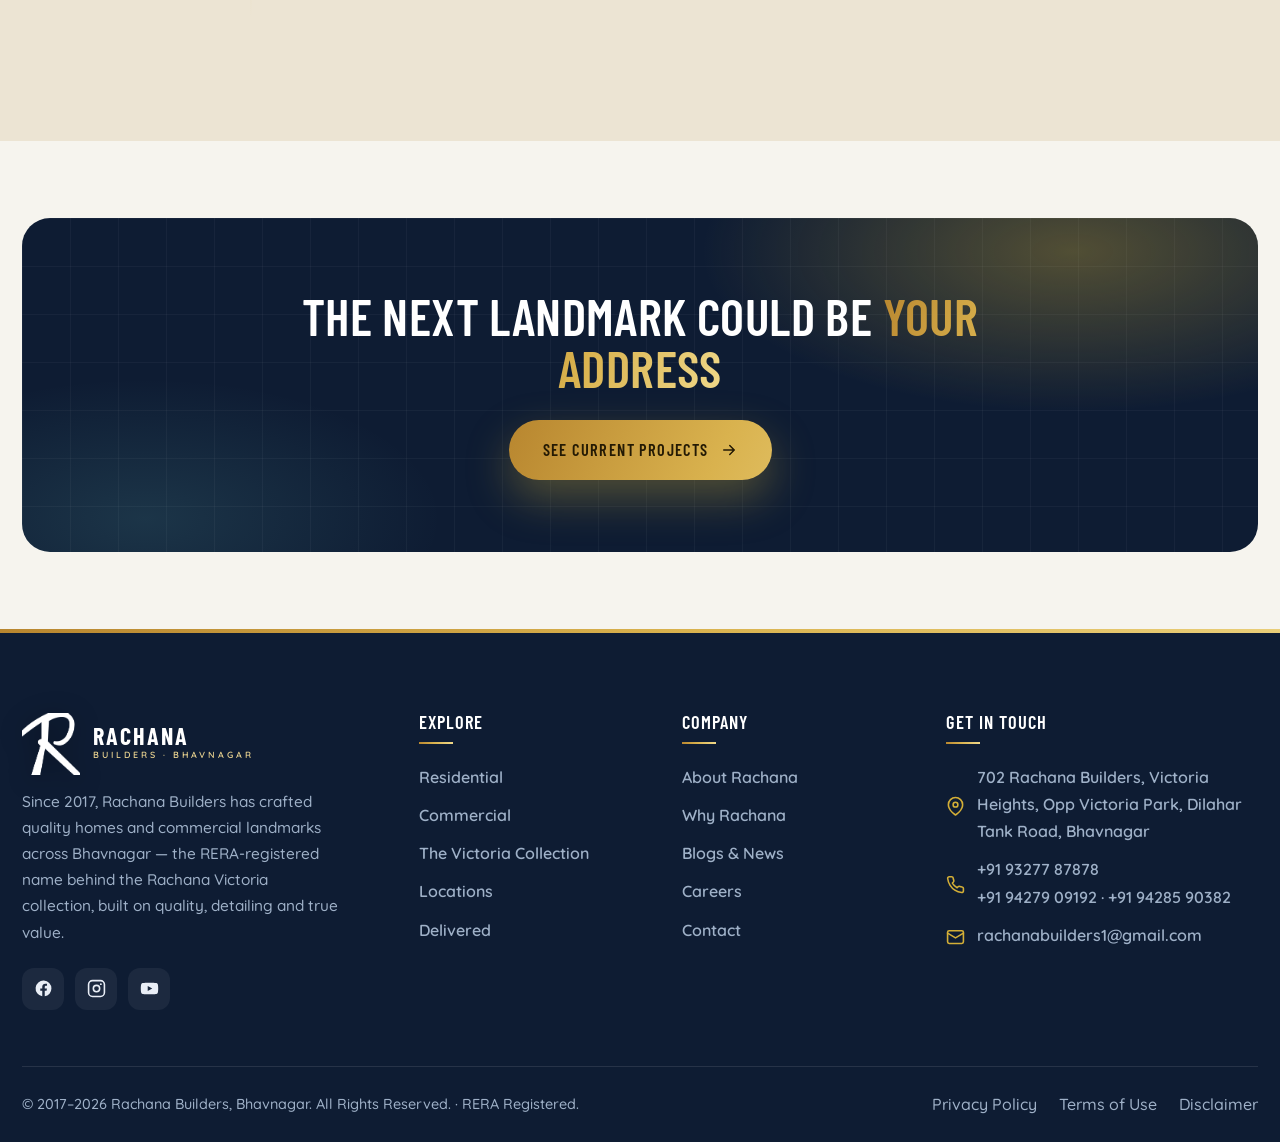
==== commit 4ee74b92: "Restore careers page and its nav/footer links Reverts 296a93c.  Co-Authored-By: Claude Sonnet 5 <nor" ====
--- a/archives.html
+++ b/archives.html
@@ -8,7 +8,7 @@
   <link rel="preconnect" href="https://fonts.googleapis.com" />
   <link rel="preconnect" href="https://fonts.gstatic.com" crossorigin />
   <link href="https://fonts.googleapis.com/css2?family=Barlow+Condensed:wght@400;500;600;700&family=Quicksand:wght@400;500;600;700&family=Playfair+Display:wght@700;800;900&display=swap" rel="stylesheet" />
-  <link rel="stylesheet" href="assets/css/main.css?v=r21" />
+  <link rel="stylesheet" href="assets/css/main.css?v=r20" />
   <link rel="icon" href="data:image/svg+xml,<svg xmlns='http://www.w3.org/2000/svg' viewBox='0 0 64 64'><rect width='64' height='64' rx='14' fill='%230e1c33'/><text x='32' y='46' font-family='Arial' font-size='40' font-weight='bold' fill='%23d4af37' text-anchor='middle'>R</text></svg>" />
 </head>
 <body data-page="archives">
@@ -74,8 +74,8 @@
   </section>
 
   <footer id="site-footer"></footer>
-  <script src="assets/js/components.js?v=r21"></script>
-  <script src="assets/js/art.js?v=r21"></script>
-  <script src="assets/js/main.js?v=r21"></script>
+  <script src="assets/js/components.js?v=r20"></script>
+  <script src="assets/js/art.js?v=r20"></script>
+  <script src="assets/js/main.js?v=r20"></script>
 </body>
 </html>
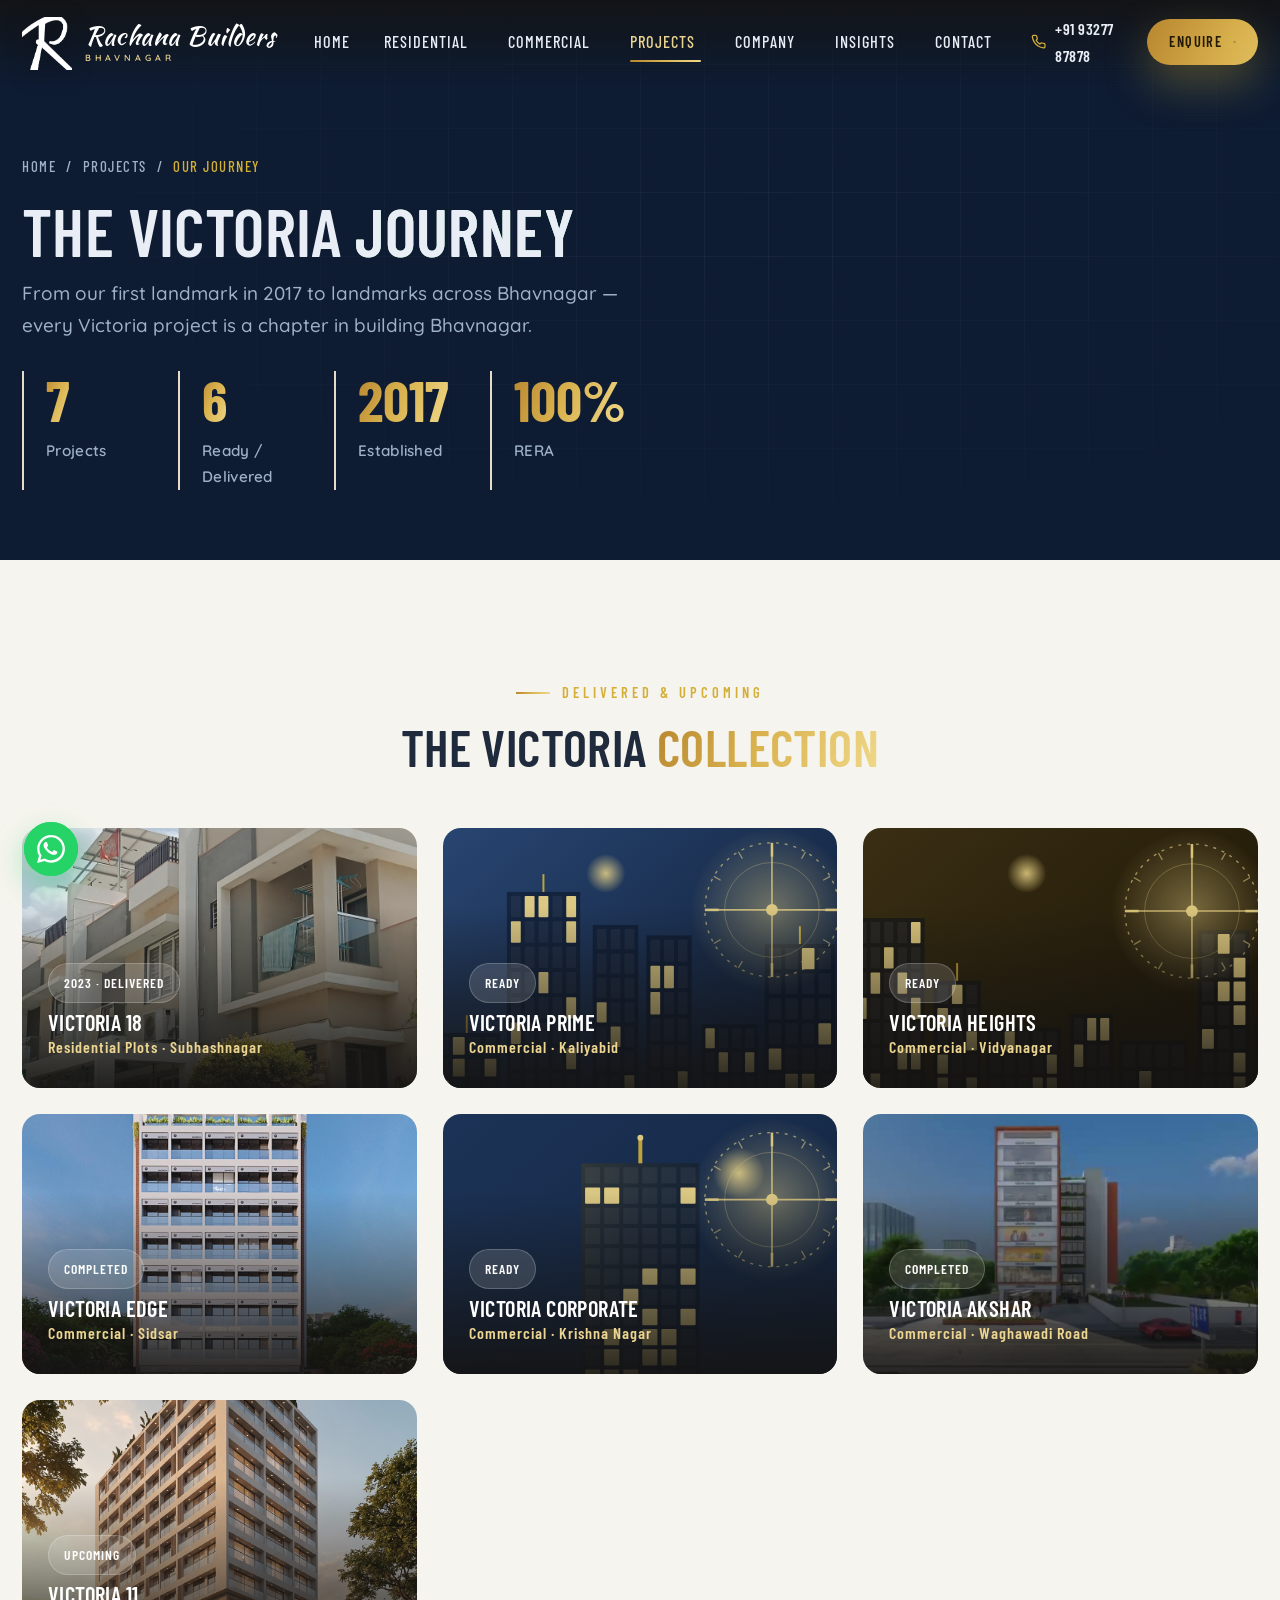
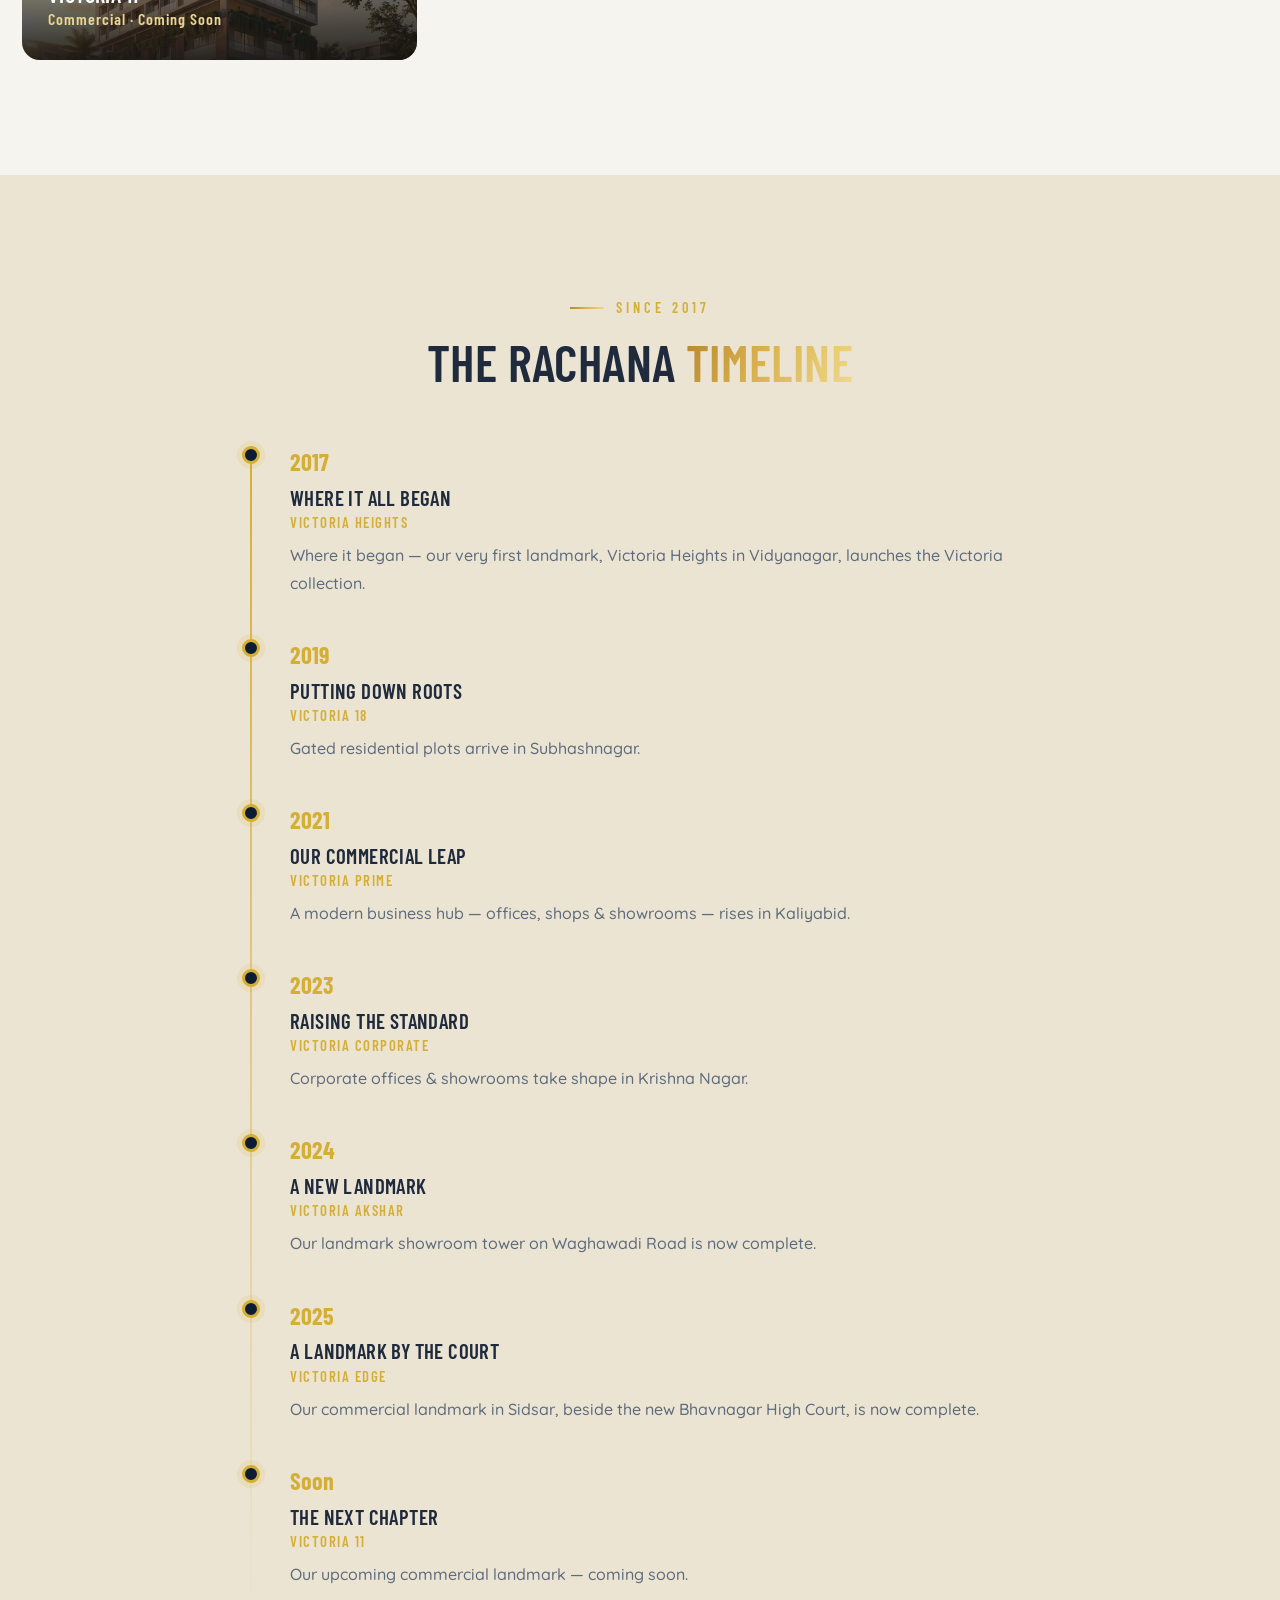
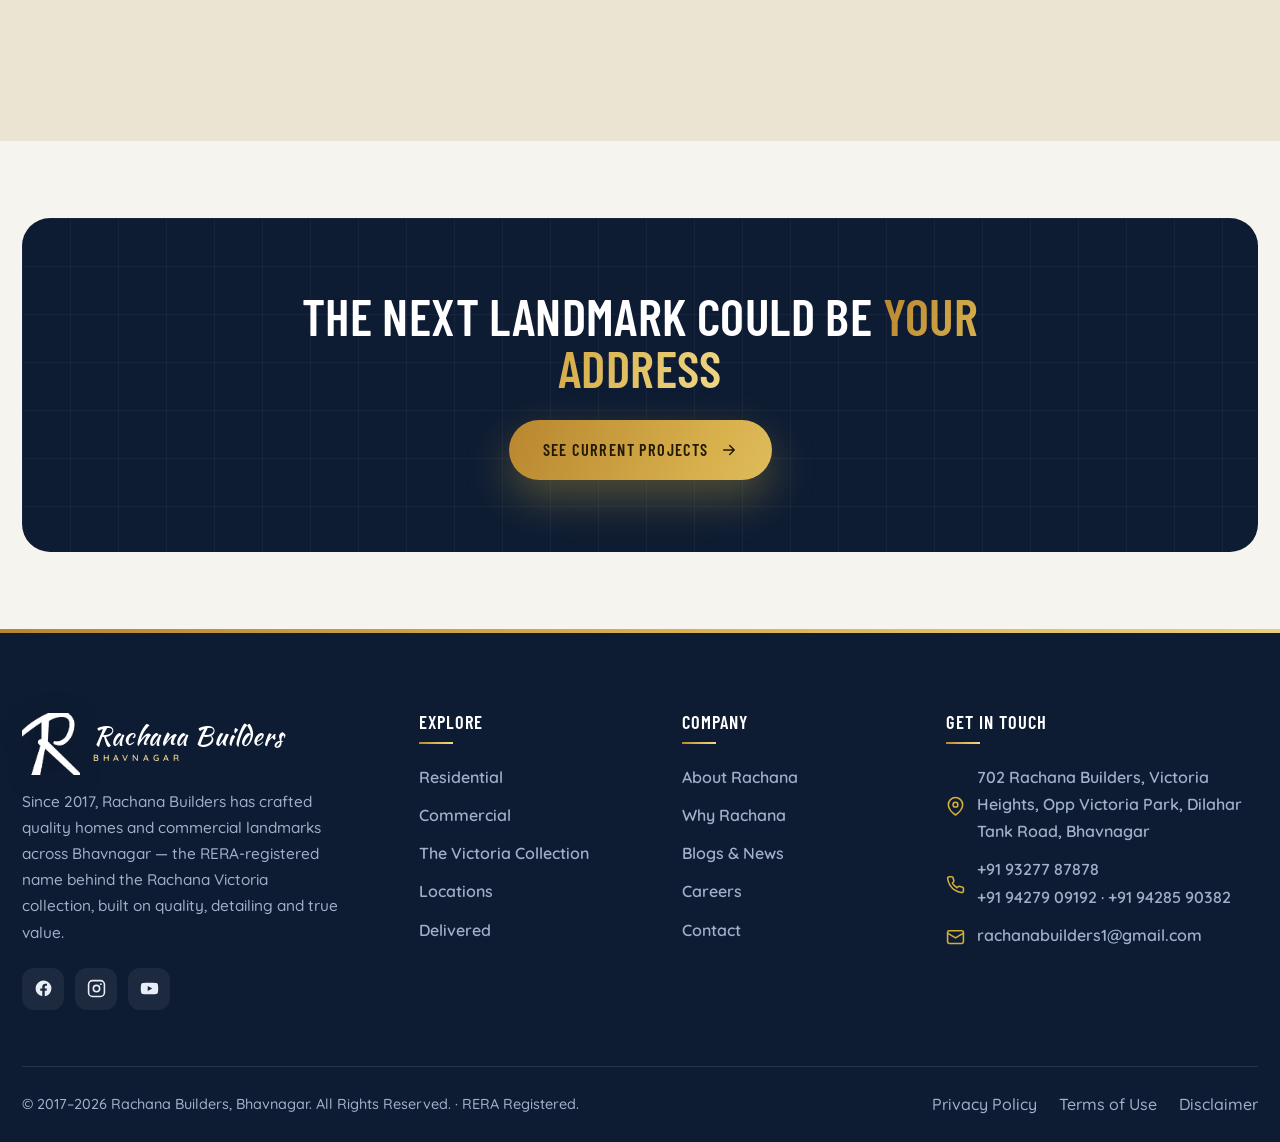
==== commit 52b7615f: "Brand wordmark font, mesh removal, bespoke blog art, hero blur fix - Rachana Builders wordmark now u" ====
--- a/archives.html
+++ b/archives.html
@@ -7,15 +7,15 @@
   <title>Our Journey · Rachana Builders — Delivered & Ongoing Projects</title>
   <link rel="preconnect" href="https://fonts.googleapis.com" />
   <link rel="preconnect" href="https://fonts.gstatic.com" crossorigin />
-  <link href="https://fonts.googleapis.com/css2?family=Barlow+Condensed:wght@400;500;600;700&family=Quicksand:wght@400;500;600;700&family=Playfair+Display:wght@700;800;900&display=swap" rel="stylesheet" />
-  <link rel="stylesheet" href="assets/css/main.css?v=r20" />
+  <link href="https://fonts.googleapis.com/css2?family=Barlow+Condensed:wght@400;500;600;700&family=Quicksand:wght@400;500;600;700&family=Playfair+Display:wght@700;800;900&family=Kaushan+Script&display=swap" rel="stylesheet" />
+  <link rel="stylesheet" href="assets/css/main.css?v=r30" />
   <link rel="icon" href="data:image/svg+xml,<svg xmlns='http://www.w3.org/2000/svg' viewBox='0 0 64 64'><rect width='64' height='64' rx='14' fill='%230e1c33'/><text x='32' y='46' font-family='Arial' font-size='40' font-weight='bold' fill='%23d4af37' text-anchor='middle'>R</text></svg>" />
 </head>
 <body data-page="archives">
   <header id="site-header"></header>
 
   <section class="page-hero scanlines">
-    <div class="hero-bg"><div class="mesh"></div><div class="grid-lines"></div></div>
+    <div class="hero-bg"><div class="grid-lines"></div></div>
     <div class="container page-hero-inner">
       <nav class="breadcrumb reveal"><a href="index.html">Home</a> / <a href="projects.html">Projects</a> / <span>Our Journey</span></nav>
       <h1 class="reveal" data-delay="1">The Victoria <span class="glitch auto" data-text="journey">journey</span></h1>
@@ -64,7 +64,7 @@
   <section class="section tight">
     <div class="container">
       <div class="cta-band reveal" style="text-align:center">
-        <div class="mesh"></div><div class="grid-lines"></div>
+        <div class="grid-lines"></div>
         <h2 style="max-width:680px;margin-inline:auto">The next landmark could be <span class="text-grad">your address</span></h2>
         <div class="hero-cta" style="justify-content:center;margin-top:26px">
           <a class="btn btn-gold" href="projects.html">See Current Projects <svg viewBox="0 0 24 24" fill="none" stroke="currentColor" stroke-width="2" stroke-linecap="round" stroke-linejoin="round"><path d="M5 12h14M13 6l6 6-6 6"/></svg></a>
@@ -74,8 +74,8 @@
   </section>
 
   <footer id="site-footer"></footer>
-  <script src="assets/js/components.js?v=r20"></script>
-  <script src="assets/js/art.js?v=r20"></script>
-  <script src="assets/js/main.js?v=r20"></script>
+  <script src="assets/js/components.js?v=r30"></script>
+  <script src="assets/js/art.js?v=r30"></script>
+  <script src="assets/js/main.js?v=r30"></script>
 </body>
 </html>
--- a/assets/css/main.css
+++ b/assets/css/main.css
@@ -239,9 +239,9 @@
 }
 .preloader.done { opacity: 0; visibility: hidden; }
 .preloader .pl-mark {
-  font-family: var(--font-display); font-weight: 700;
-  font-size: clamp(2.4rem,7vw,4.2rem); letter-spacing: 3px;
-  color: var(--white); text-transform: uppercase;
+  font-family: "Kaushan Script", "Brush Script MT", cursive; font-weight: 400;
+  font-size: clamp(2.2rem,6.4vw,3.8rem); letter-spacing: .5px;
+  color: var(--white); text-transform: none;
 }
 .preloader .pl-bar { width: 200px; height: 3px; background: var(--line-dark); margin: 22px auto 0; border-radius: 3px; overflow: hidden; }
 .preloader .pl-bar i { display: block; height: 100%; width: 0; background: var(--grad); animation: plload 1.5s var(--ease-out) forwards; }
@@ -255,12 +255,10 @@
   height: var(--nav-h);
   display: flex; align-items: center;
   background: linear-gradient(180deg, rgba(20,19,18,.85), rgba(20,19,18,0));
-  transition: background var(--t), height var(--t), box-shadow var(--t);
+  transition: background var(--t), box-shadow var(--t);
 }
 .site-header.scrolled {
-  height: 70px;
-  background: rgba(18,17,16,.92);
-  backdrop-filter: blur(14px) saturate(140%);
+  background: rgba(15,14,13,.97);
   box-shadow: 0 10px 30px rgba(0,0,0,.32);
   border-bottom: 1px solid var(--line-dark);
 }
@@ -275,8 +273,8 @@
 .brand-mark .brand-logo-img { height: 100%; width: auto; object-fit: contain; display: block; filter: drop-shadow(0 4px 12px rgba(0,0,0,.35)); }
 .brand:hover .brand-mark { transform: scale(1.06); }
 .site-footer .brand-mark { width: 58px; height: 58px; }
-.brand-name { font-family: var(--font-display); font-weight: 700; font-size: 1.5rem; letter-spacing: 2px; line-height: 1; text-transform: uppercase; }
-.brand-name small { display: block; font-family: var(--font-body); font-weight: 600; font-size: .56rem; letter-spacing: 3px; color: var(--gold-light); margin-top: 3px; }
+.brand-name { font-family: "Kaushan Script", "Brush Script MT", cursive; font-weight: 400; font-size: 1.65rem; letter-spacing: .5px; line-height: 1.05; text-transform: none; white-space: nowrap; }
+.brand-name small { display: block; font-family: var(--font-body); font-weight: 600; font-size: .56rem; letter-spacing: 4px; text-transform: uppercase; color: var(--gold-light); margin-top: 3px; }
 
 .nav-menu { display: flex; align-items: center; gap: 4px; }
 .nav-menu > li { position: relative; }
@@ -296,8 +294,7 @@
 /* dropdown */
 .dropdown {
   position: absolute; top: calc(100% + 12px); left: 0;
-  min-width: 230px; background: rgba(24,23,21,.97);
-  backdrop-filter: blur(14px);
+  min-width: 230px; background: rgba(20,19,18,.99);
   border: 1px solid var(--line-dark); border-radius: 14px;
   padding: 10px; box-shadow: 0 24px 50px rgba(0,0,0,.45);
   opacity: 0; visibility: hidden; transform: translateY(10px);
@@ -376,15 +373,8 @@
 /* ------------------------------------------------------------------ */
 .hero { position: relative; min-height: 100vh; display: flex; align-items: center; color: var(--text-onDark); background: var(--ink); overflow: hidden; padding-top: var(--nav-h); }
 .hero-bg { position: absolute; inset: 0; z-index: 0; }
-.hero-bg .mesh { position: absolute; inset: -20%; background:
-    radial-gradient(40% 50% at 80% 20%, rgba(212,175,55,.22), transparent 60%),
-    radial-gradient(40% 50% at 15% 80%, rgba(127,232,224,.10), transparent 55%),
-    var(--grad-dark);
-  animation: meshfloat 18s ease-in-out infinite alternate;
-}
-@keyframes meshfloat { to { transform: translate3d(2%, -2%, 0) scale(1.06); } }
-.hero-slideshow { position: absolute; inset: 0; z-index: 0; }
-.hero-photo { position: absolute; inset: 0; width: 100%; height: 100%; object-fit: cover; opacity: 0; z-index: 0; animation: heroSlide 35s infinite; }
+.hero-slideshow { position: absolute; inset: -3%; z-index: 0; }
+.hero-photo { position: absolute; inset: 0; width: 100%; height: 100%; object-fit: cover; opacity: 0; z-index: 0; filter: blur(2.5px) saturate(1.08) contrast(1.03); transform: scale(1); animation: heroSlide 35s infinite; }
 .hero-photo:nth-child(1) { animation-delay: 0s; }
 .hero-photo:nth-child(2) { animation-delay: 5s; }
 .hero-photo:nth-child(3) { animation-delay: 10s; }
@@ -392,13 +382,19 @@
 .hero-photo:nth-child(5) { animation-delay: 20s; }
 .hero-photo:nth-child(6) { animation-delay: 25s; }
 .hero-photo:nth-child(7) { animation-delay: 30s; }
-@keyframes heroSlide { 0%,100% { opacity: 0; } 2% { opacity: .58; } 12.5% { opacity: .58; } 14.5% { opacity: 0; } }
+@keyframes heroSlide {
+  0%   { opacity: 0;   transform: scale(1.02); }
+  2%   { opacity: .62; }
+  12.5%{ opacity: .62; transform: scale(1.09); }
+  14.5%{ opacity: 0; }
+  100% { opacity: 0; }
+}
 @media (prefers-reduced-motion: reduce) {
-  .hero-photo { animation: none; opacity: 0; }
-  .hero-photo:first-child { opacity: .58; }
-}
-.media-slides { position: absolute; inset: 0; z-index: 0; }
-.media-slide { position: absolute; inset: 0; width: 100%; height: 100%; object-fit: cover; opacity: 0; animation: mediaSlide 35s infinite; }
+  .hero-photo { animation: none; opacity: 0; transform: none; }
+  .hero-photo:first-child { opacity: .62; }
+}
+.media-slides { position: absolute; inset: -3%; z-index: 0; }
+.media-slide { position: absolute; inset: 0; width: 100%; height: 100%; object-fit: cover; opacity: 0; filter: saturate(1.08) contrast(1.03); transform: scale(1); animation: mediaSlide 35s infinite; }
 .media-slide:nth-child(1) { animation-delay: 0s; opacity: 1; }
 .media-slide:nth-child(2) { animation-delay: 5s; }
 .media-slide:nth-child(3) { animation-delay: 10s; }
@@ -407,14 +403,17 @@
 .media-slide:nth-child(6) { animation-delay: 25s; }
 .media-slide:nth-child(7) { animation-delay: 30s; }
 .media-shade { position: absolute; inset: 0; z-index: 1; background: linear-gradient(0deg, rgba(14,28,51,.88) 0%, rgba(14,28,51,.25) 55%, transparent 100%); }
-@keyframes mediaSlide { 0%,100% { opacity: 0; } 2% { opacity: 1; } 12.5% { opacity: 1; } 14.5% { opacity: 0; } }
-@media (prefers-reduced-motion: reduce) { .media-slide { animation: none; opacity: 0; } .media-slide:first-child { opacity: 1; } }
+@keyframes mediaSlide {
+  0%   { opacity: 0;   transform: scale(1.02); }
+  2%   { opacity: 1; }
+  12.5%{ opacity: 1;   transform: scale(1.09); }
+  14.5%{ opacity: 0; }
+  100% { opacity: 0; }
+}
+@media (prefers-reduced-motion: reduce) { .media-slide { animation: none; opacity: 0; transform: none; } .media-slide:first-child { opacity: 1; } }
 .hero-tint { position: absolute; inset: 0; z-index: 1; background:
     linear-gradient(102deg, rgba(15,14,13,.95) 0%, rgba(15,14,13,.74) 46%, rgba(15,14,13,.34) 100%),
     linear-gradient(0deg, rgba(15,14,13,.92), transparent 55%); }
-.hero-bg.photo .mesh { z-index: 2; background:
-    radial-gradient(42% 52% at 84% 20%, rgba(212,175,55,.30), transparent 62%),
-    radial-gradient(34% 44% at 8% 88%, rgba(47,95,166,.18), transparent 62%); }
 .page-hero .hero-photo { opacity: .42; }
 .hero-bg .grid-lines { position: absolute; inset: 0; opacity: .5; z-index: 2;
   background-image: linear-gradient(var(--line-dark) 1px, transparent 1px), linear-gradient(90deg, var(--line-dark) 1px, transparent 1px);
@@ -491,7 +490,7 @@
 .cat-tile img.cat-img { position: absolute; inset: 0; width: 100%; height: 100%; object-fit: cover; z-index: -2; transition: transform var(--t-slow); }
 .cat-tile:hover img.cat-img { transform: scale(1.08); }
 .pc-tags { position: absolute; top: 14px; left: 14px; right: 14px; display: flex; justify-content: space-between; z-index: 2; }
-.tag { font-family: var(--font-display); font-weight: 600; font-size: .76rem; letter-spacing: 1.5px; text-transform: uppercase; padding: 6px 13px; border-radius: 30px; background: rgba(20,19,18,.72); color: var(--white); backdrop-filter: blur(6px); }
+.tag { font-family: var(--font-display); font-weight: 600; font-size: .76rem; letter-spacing: 1.5px; text-transform: uppercase; padding: 6px 13px; border-radius: 30px; background: rgba(20,19,18,.82); color: var(--white); }
 .tag.gold { background: var(--grad); color: #241a04; }
 .tag.teal { background: var(--grad-teal); color: #fff; }
 .tag.ready { background: #1f8f5f; }
@@ -631,9 +630,6 @@
 /* 18. CTA BAND                                                        */
 /* ------------------------------------------------------------------ */
 .cta-band { position: relative; border-radius: var(--radius-lg); overflow: hidden; padding: clamp(40px,6vw,72px); background: var(--ink); color: var(--white); isolation: isolate; }
-.cta-band .mesh { position: absolute; inset: 0; z-index: -1; background:
-    radial-gradient(50% 80% at 85% 10%, rgba(212,175,55,.34), transparent 60%),
-    radial-gradient(40% 70% at 10% 90%, rgba(127,232,224,.12), transparent 60%); }
 .cta-band .grid-lines { position: absolute; inset: 0; z-index: -1; opacity: .4; background-image: linear-gradient(var(--line-dark) 1px,transparent 1px),linear-gradient(90deg,var(--line-dark) 1px,transparent 1px); background-size: 48px 48px; }
 .cta-band h2 { color: var(--white); }
 
@@ -678,7 +674,7 @@
 .check-list li svg { width: 22px; height: 22px; flex: none; color: var(--gold); margin-top: 1px; }
 .on-dark .check-list li { color: var(--text-onDark); }
 
-.lightbox { position: fixed; inset: 0; z-index: 2500; background: rgba(6,10,20,.97); backdrop-filter: blur(10px); display: none; flex-direction: column; padding: clamp(12px, 2.5vw, 26px); }
+.lightbox { position: fixed; inset: 0; z-index: 2500; background: rgba(6,10,20,.985); display: none; flex-direction: column; padding: clamp(12px, 2.5vw, 26px); }
 .lightbox.open { display: flex; animation: tabin .35s var(--ease); }
 .lb-head { display: flex; align-items: center; justify-content: space-between; gap: 16px; color: #fff; padding: 4px 2px 14px; flex: none; }
 .lb-title { font-family: var(--font-display); font-size: clamp(1.2rem, 3vw, 1.7rem); letter-spacing: 1px; text-transform: uppercase; line-height: 1.1; }
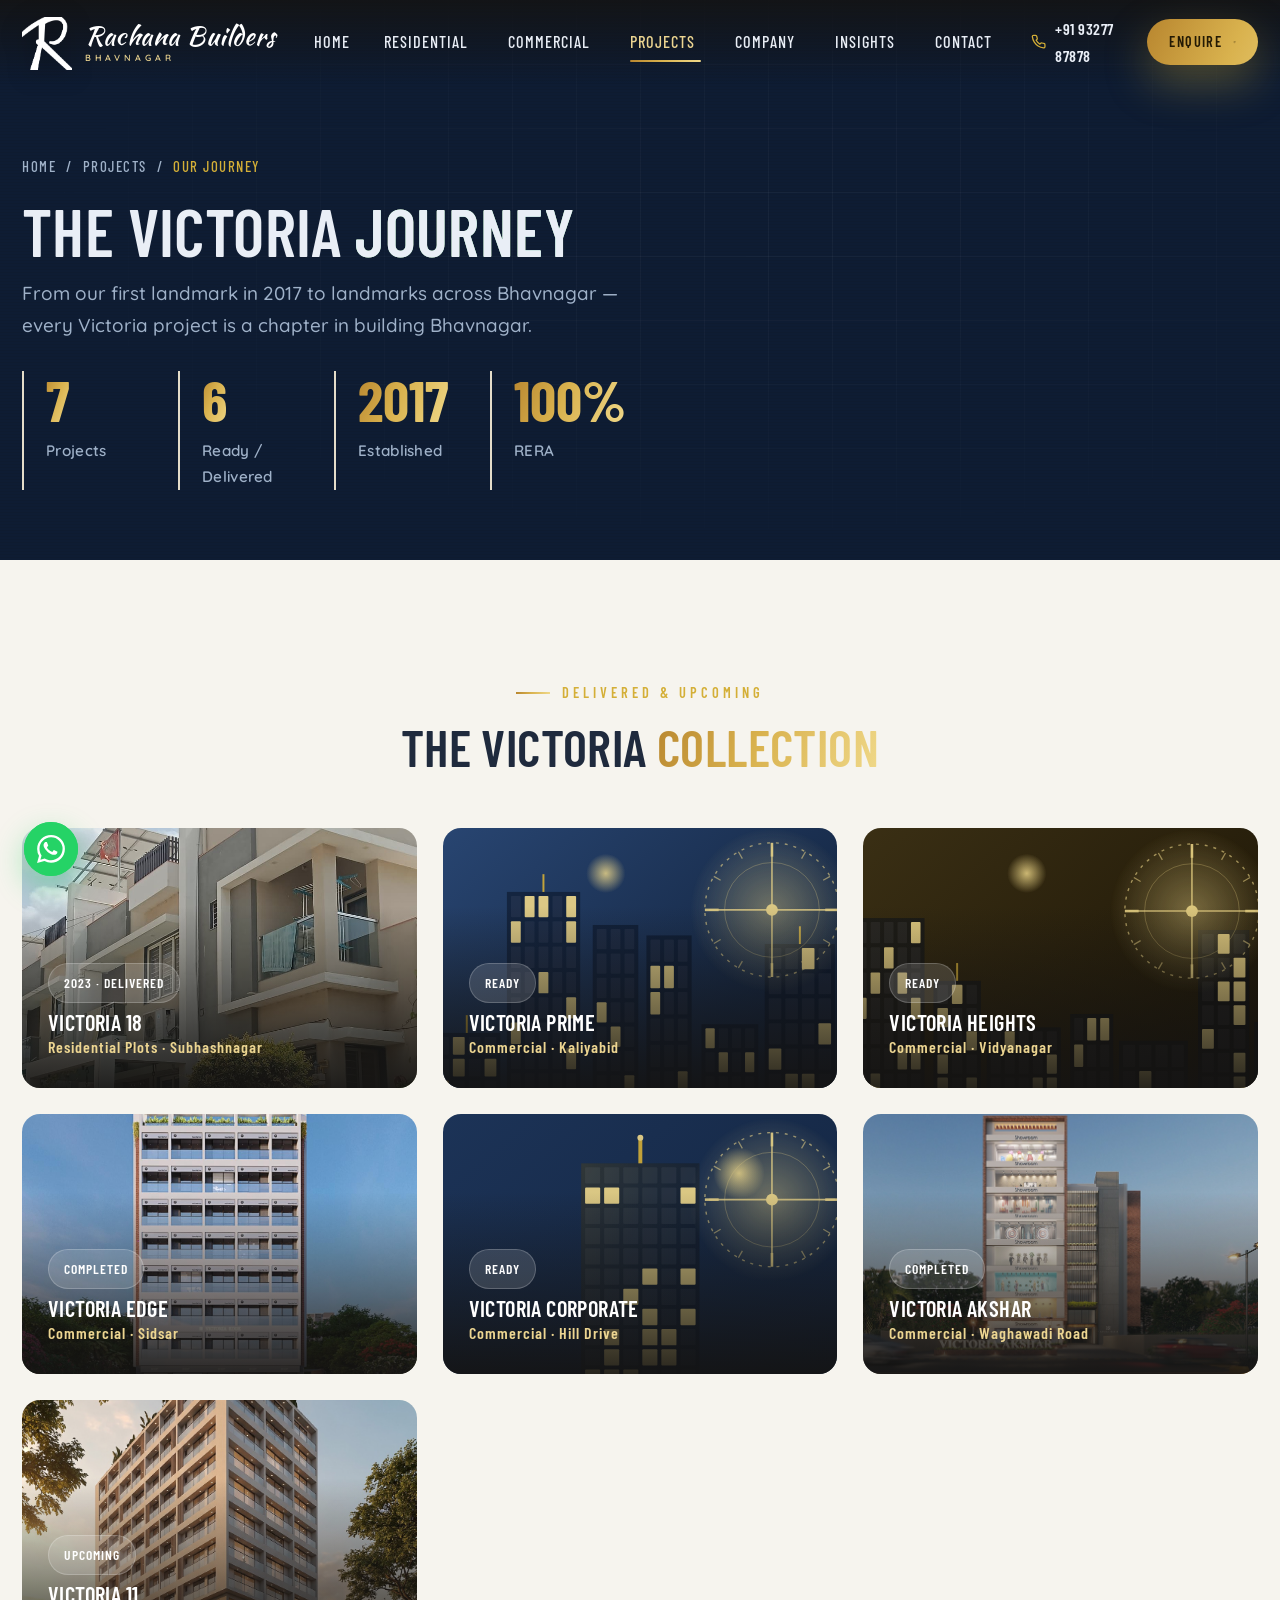
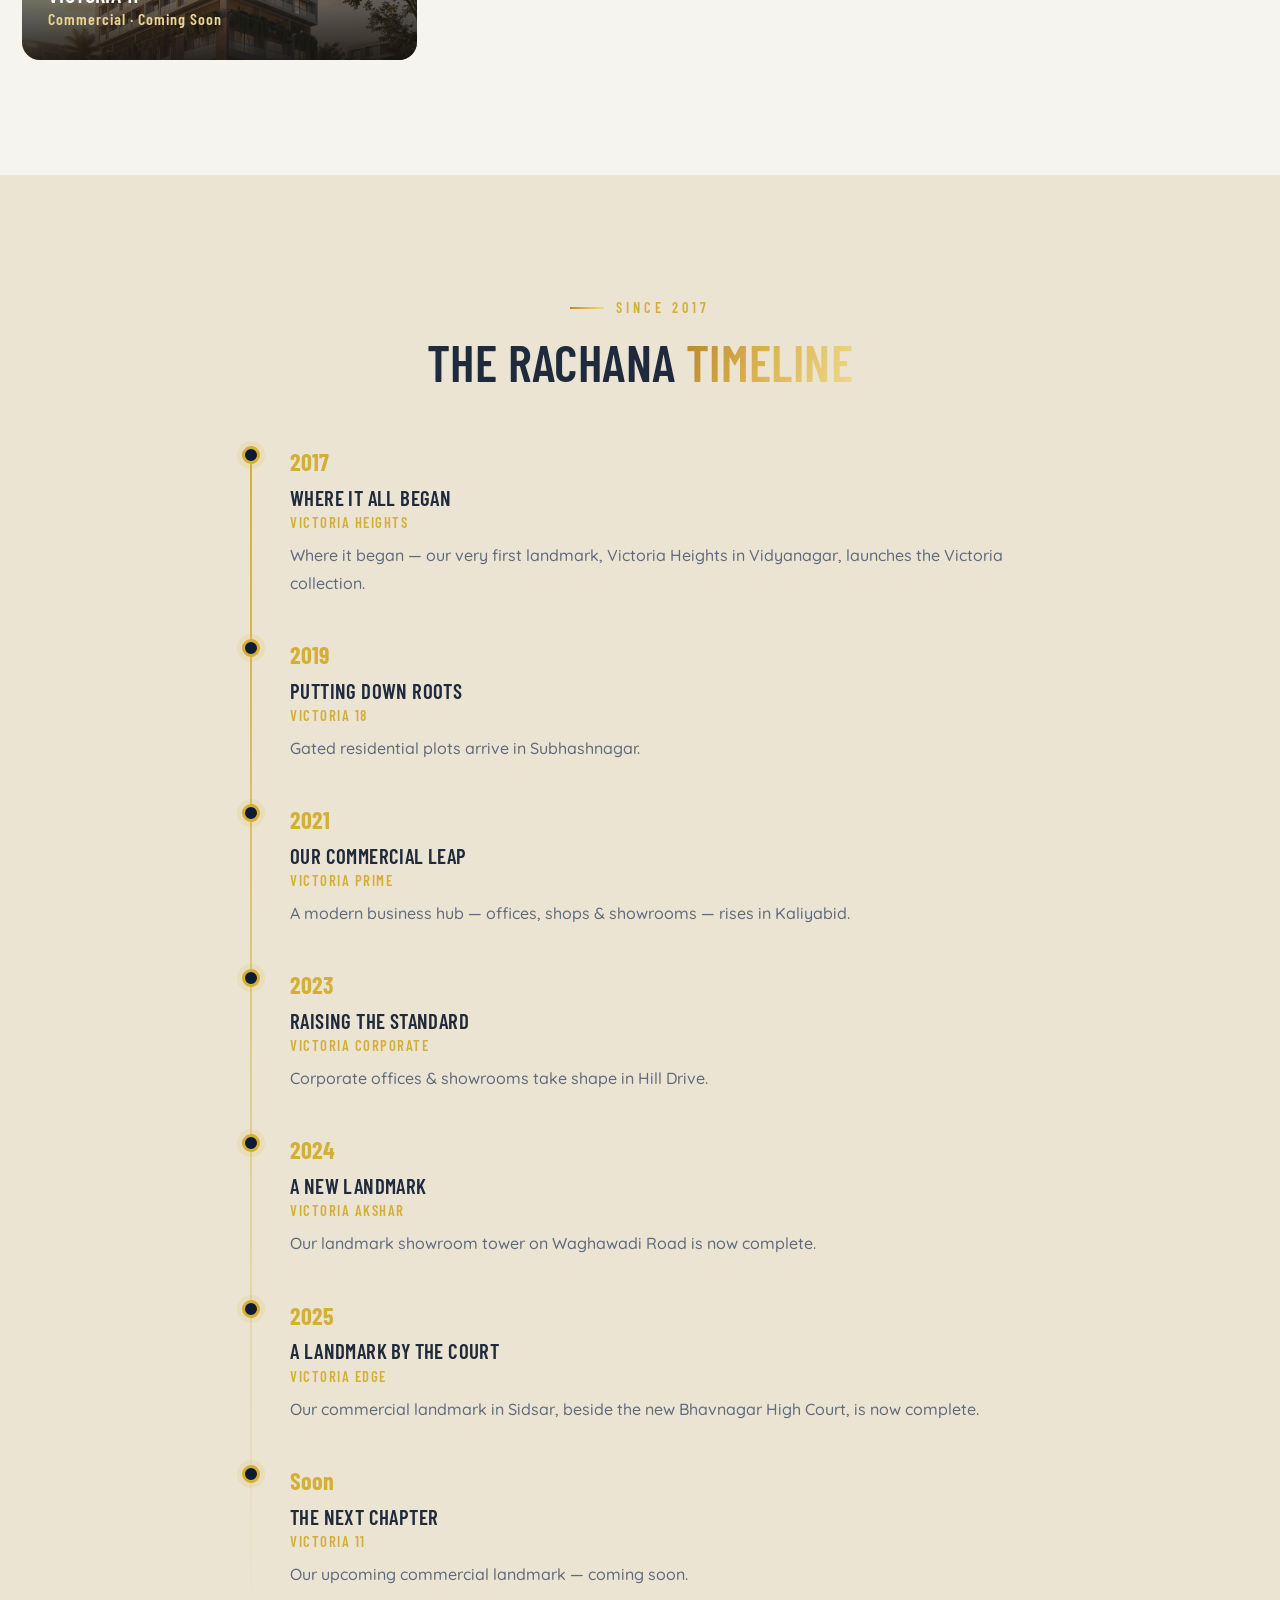
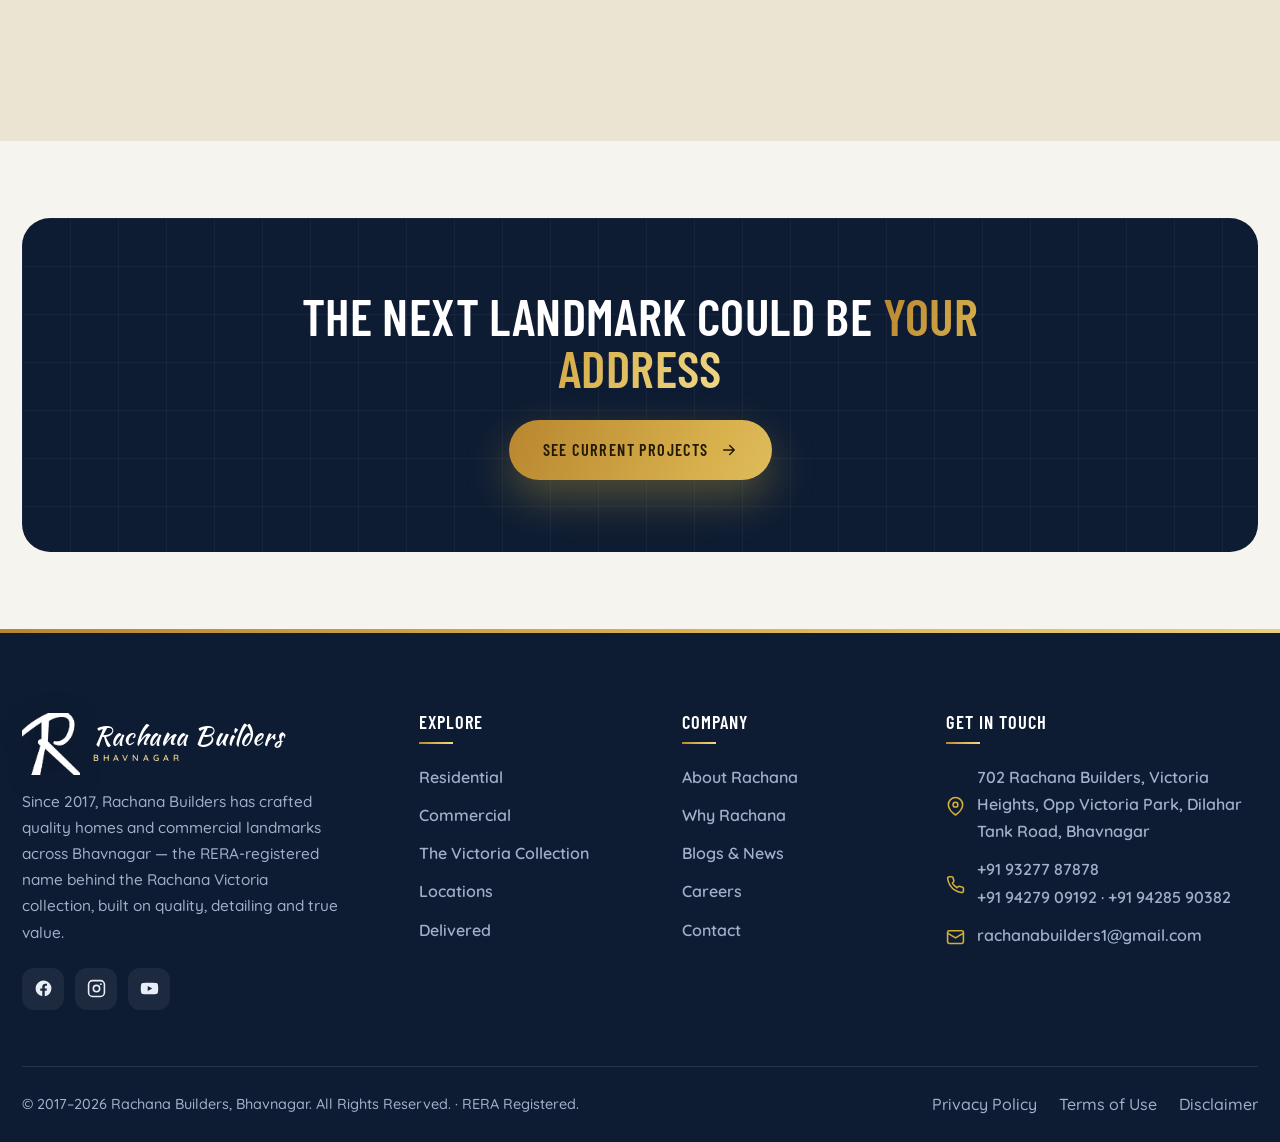
==== commit 048b1227: "Fix Safari lightbox image bug, sharpen photos, add Akshar gallery, update addresses - Safari flexbox" ====
--- a/archives.html
+++ b/archives.html
@@ -8,7 +8,7 @@
   <link rel="preconnect" href="https://fonts.googleapis.com" />
   <link rel="preconnect" href="https://fonts.gstatic.com" crossorigin />
   <link href="https://fonts.googleapis.com/css2?family=Barlow+Condensed:wght@400;500;600;700&family=Quicksand:wght@400;500;600;700&family=Playfair+Display:wght@700;800;900&family=Kaushan+Script&display=swap" rel="stylesheet" />
-  <link rel="stylesheet" href="assets/css/main.css?v=r30" />
+  <link rel="stylesheet" href="assets/css/main.css?v=r33" />
   <link rel="icon" href="data:image/svg+xml,<svg xmlns='http://www.w3.org/2000/svg' viewBox='0 0 64 64'><rect width='64' height='64' rx='14' fill='%230e1c33'/><text x='32' y='46' font-family='Arial' font-size='40' font-weight='bold' fill='%23d4af37' text-anchor='middle'>R</text></svg>" />
 </head>
 <body data-page="archives">
@@ -38,7 +38,7 @@
         <div class="cat-tile reveal" data-delay="2" style="min-height:260px"><div class="art art-1" data-art="skyline" data-seed="402"></div><div style="position:relative;z-index:2;width:100%"><span class="chip" style="background:rgba(255,255,255,.14);color:#fff;border-color:rgba(255,255,255,.2)">Ready</span><h3 style="margin:8px 0 0;font-size:1.4rem">Victoria Prime</h3><span class="ct-count">Commercial · Kaliyabid</span></div></div>
         <div class="cat-tile reveal" data-delay="3" style="min-height:260px"><div class="art art-5" data-art="skyline" data-seed="403"></div><div style="position:relative;z-index:2;width:100%"><span class="chip" style="background:rgba(255,255,255,.14);color:#fff;border-color:rgba(255,255,255,.2)">Ready</span><h3 style="margin:8px 0 0;font-size:1.4rem">Victoria Heights</h3><span class="ct-count">Commercial · Vidyanagar</span></div></div>
         <a class="cat-tile reveal" data-delay="1" href="commercial.html" style="min-height:260px"><img class="cat-img" src="assets/img/victoria/edge.jpg" alt="Victoria Edge — Sidsar, Bhavnagar" loading="lazy" style="object-position:center 35%" /><div style="position:relative;z-index:2;width:100%"><span class="chip" style="background:rgba(255,255,255,.14);color:#fff;border-color:rgba(255,255,255,.2)">Completed</span><h3 style="margin:8px 0 0;font-size:1.4rem">Victoria Edge</h3><span class="ct-count">Commercial · Sidsar</span></div></a>
-        <div class="cat-tile reveal" data-delay="2" style="min-height:260px"><div class="art art-6" data-art="tower" data-seed="405"></div><div style="position:relative;z-index:2;width:100%"><span class="chip" style="background:rgba(255,255,255,.14);color:#fff;border-color:rgba(255,255,255,.2)">Ready</span><h3 style="margin:8px 0 0;font-size:1.4rem">Victoria Corporate</h3><span class="ct-count">Commercial · Krishna Nagar</span></div></div>
+        <div class="cat-tile reveal" data-delay="2" style="min-height:260px"><div class="art art-6" data-art="tower" data-seed="405"></div><div style="position:relative;z-index:2;width:100%"><span class="chip" style="background:rgba(255,255,255,.14);color:#fff;border-color:rgba(255,255,255,.2)">Ready</span><h3 style="margin:8px 0 0;font-size:1.4rem">Victoria Corporate</h3><span class="ct-count">Commercial · Hill Drive</span></div></div>
         <a class="cat-tile reveal" data-delay="3" href="commercial.html" style="min-height:260px"><img class="cat-img" src="assets/img/victoria/akshar.jpg" alt="Victoria Akshar" loading="lazy" /><div style="position:relative;z-index:2;width:100%"><span class="chip" style="background:rgba(255,255,255,.14);color:#fff;border-color:rgba(255,255,255,.2)">Completed</span><h3 style="margin:8px 0 0;font-size:1.4rem">Victoria Akshar</h3><span class="ct-count">Commercial · Waghawadi Road</span></div></a>
         <a class="cat-tile reveal" data-delay="1" href="commercial.html" style="min-height:260px"><img class="cat-img" src="assets/img/victoria/victoria11.jpg" alt="Victoria 11 — upcoming, Bhavnagar" loading="lazy" style="object-position:center 40%" /><div style="position:relative;z-index:2;width:100%"><span class="chip" style="background:rgba(255,255,255,.14);color:#fff;border-color:rgba(255,255,255,.2)">Upcoming</span><h3 style="margin:8px 0 0;font-size:1.4rem">Victoria 11</h3><span class="ct-count">Commercial · Coming Soon</span></div></a>
       </div>
@@ -53,7 +53,7 @@
         <div class="tl-item"><div class="yr">2017</div><h4>Where It All Began</h4><span class="tl-project">Victoria Heights</span><p>Where it began — our very first landmark, Victoria Heights in Vidyanagar, launches the Victoria collection.</p></div>
         <div class="tl-item"><div class="yr">2019</div><h4>Putting Down Roots</h4><span class="tl-project">Victoria 18</span><p>Gated residential plots arrive in Subhashnagar.</p></div>
         <div class="tl-item"><div class="yr">2021</div><h4>Our Commercial Leap</h4><span class="tl-project">Victoria Prime</span><p>A modern business hub — offices, shops &amp; showrooms — rises in Kaliyabid.</p></div>
-        <div class="tl-item"><div class="yr">2023</div><h4>Raising the Standard</h4><span class="tl-project">Victoria Corporate</span><p>Corporate offices &amp; showrooms take shape in Krishna Nagar.</p></div>
+        <div class="tl-item"><div class="yr">2023</div><h4>Raising the Standard</h4><span class="tl-project">Victoria Corporate</span><p>Corporate offices &amp; showrooms take shape in Hill Drive.</p></div>
         <div class="tl-item"><div class="yr">2024</div><h4>A New Landmark</h4><span class="tl-project">Victoria Akshar</span><p>Our landmark showroom tower on Waghawadi Road is now complete.</p></div>
         <div class="tl-item"><div class="yr">2025</div><h4>A Landmark by the Court</h4><span class="tl-project">Victoria Edge</span><p>Our commercial landmark in Sidsar, beside the new Bhavnagar High Court, is now complete.</p></div>
         <div class="tl-item"><div class="yr">Soon</div><h4>The Next Chapter</h4><span class="tl-project">Victoria 11</span><p>Our upcoming commercial landmark — coming soon.</p></div>
@@ -74,8 +74,8 @@
   </section>
 
   <footer id="site-footer"></footer>
-  <script src="assets/js/components.js?v=r30"></script>
-  <script src="assets/js/art.js?v=r30"></script>
-  <script src="assets/js/main.js?v=r30"></script>
+  <script src="assets/js/components.js?v=r33"></script>
+  <script src="assets/js/art.js?v=r33"></script>
+  <script src="assets/js/main.js?v=r33"></script>
 </body>
 </html>
--- a/assets/css/main.css
+++ b/assets/css/main.css
@@ -681,8 +681,8 @@
 .lb-title small { display: block; font-family: var(--font-body); font-size: .72rem; font-weight: 600; letter-spacing: 3px; color: var(--gold-light); text-transform: uppercase; margin-top: 3px; }
 .lb-close { width: 46px; height: 46px; border-radius: 50%; background: rgba(255,255,255,.1); border: none; color: #fff; cursor: pointer; font-size: 1.7rem; line-height: 1; flex: none; transition: background var(--t), color var(--t); }
 .lb-close:hover { background: var(--grad); color: #241a04; }
-.lb-stage { flex: 1 1 auto; position: relative; display: flex; align-items: center; justify-content: center; overflow: hidden; min-height: 0; }
-.lb-stage img { max-width: 100%; max-height: 100%; object-fit: contain; border-radius: 10px; box-shadow: 0 24px 70px rgba(0,0,0,.55); background: #fff; cursor: zoom-in; transition: opacity .25s ease; }
+.lb-stage { flex: 1 1 auto; position: relative; display: flex; align-items: center; justify-content: center; overflow: hidden; min-height: 0; min-width: 0; }
+.lb-stage img { max-width: 100%; max-height: 100%; min-width: 0; min-height: 0; width: auto; height: auto; object-fit: contain; border-radius: 10px; box-shadow: 0 24px 70px rgba(0,0,0,.55); background: #fff; cursor: zoom-in; transition: opacity .25s ease; }
 .lb-stage.zoomed { overflow: auto; cursor: grab; align-items: flex-start; justify-content: flex-start; }
 .lb-stage.zoomed img { max-width: none; max-height: none; width: auto; height: auto; cursor: zoom-out; }
 .lb-nav { position: absolute; top: 50%; transform: translateY(-50%); width: 52px; height: 52px; border-radius: 50%; background: rgba(255,255,255,.12); border: none; color: #fff; cursor: pointer; display: grid; place-items: center; z-index: 3; transition: background var(--t), color var(--t); }
